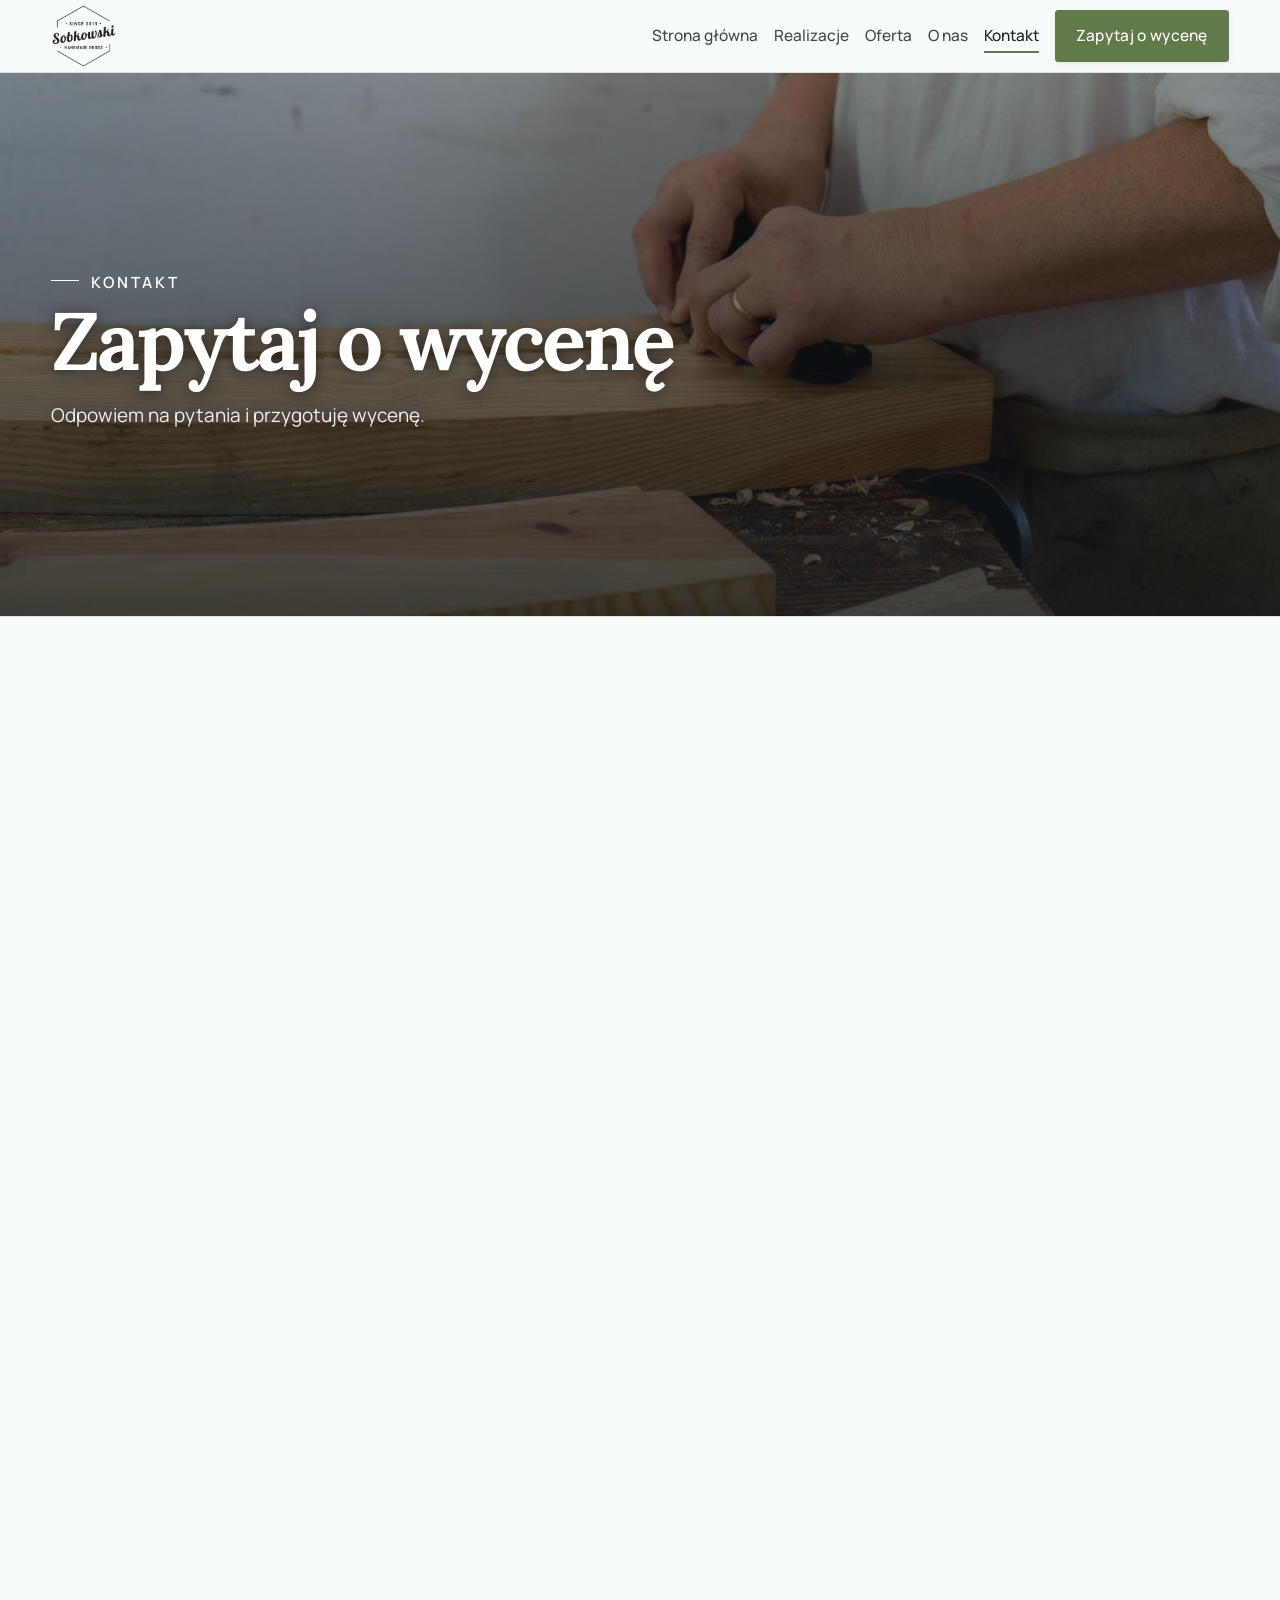
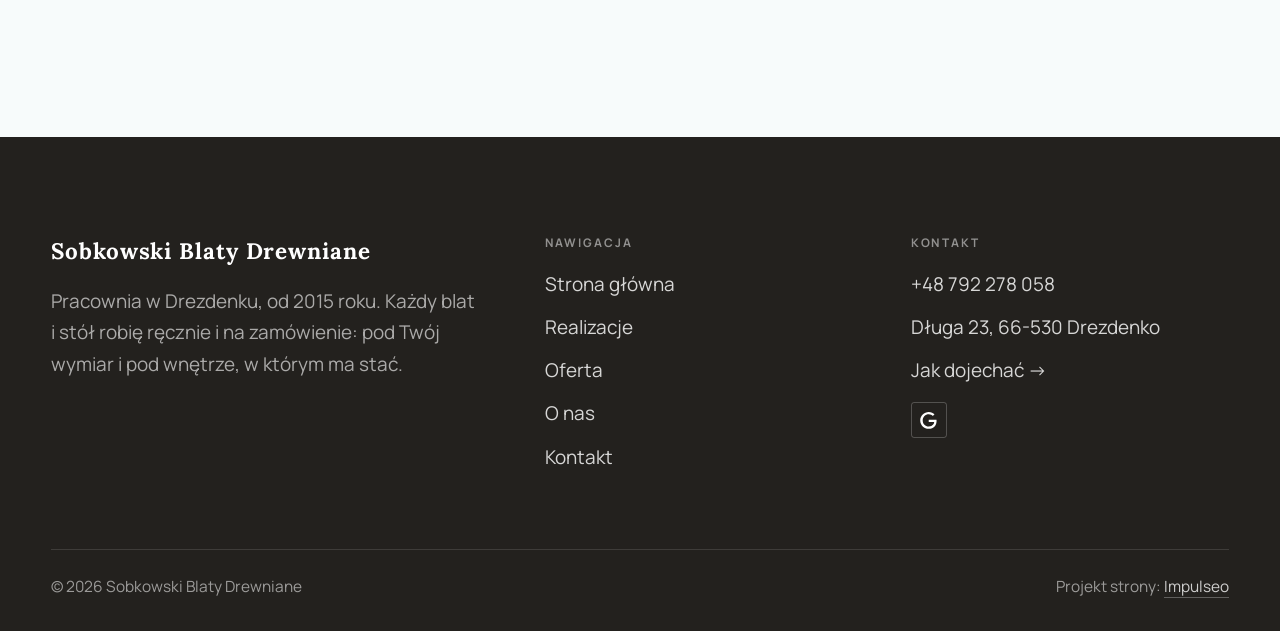
==== kontakt.html @ 822156a9 "Strona demo: blaty-drewniane Co-Authored-By: Claude Fable 5.2 <noreply@anthropic.com>" ====
<!DOCTYPE html>
<html lang="pl">
<head>
<meta charset="UTF-8">
<meta name="viewport" content="width=device-width, initial-scale=1.0">
<title>Kontakt - Sobkowski Blaty Drewniane</title>
<meta name="description" content="Kontakt Sobkowski Blaty Drewniane - Długa 23, 66-530 Drezdenko">
<link rel="canonical" href="https://impulseo-pl.github.io/blaty-drewniane/kontakt.html">
<meta name="robots" content="noindex, nofollow">
<meta property="og:type" content="website">
<meta property="og:locale" content="pl_PL">
<meta property="og:site_name" content="Sobkowski Blaty Drewniane">
<meta property="og:title" content="Kontakt - Sobkowski Blaty Drewniane">
<meta property="og:description" content="Kontakt Sobkowski Blaty Drewniane - Długa 23, 66-530 Drezdenko">
<meta property="og:url" content="https://impulseo-pl.github.io/blaty-drewniane/kontakt.html">
<meta property="og:image" content="https://impulseo-pl.github.io/blaty-drewniane/img/og.jpg">
<meta property="og:image:width" content="1200">
<meta property="og:image:height" content="630">
<meta name="twitter:card" content="summary_large_image">
<link rel="preconnect" href="https://fonts.googleapis.com">
<link rel="preconnect" href="https://fonts.gstatic.com" crossorigin>
<link href="https://fonts.googleapis.com/css2?family=Lora:wght@500;600;700&family=Manrope:wght@400;500;600&display=swap" rel="stylesheet">
<link rel="stylesheet" href="assets/styles.css?v=3c4fba2e">
</head>
<body>

<header class="nav">
  <div class="wrap nav-inner">
    <a class="brand brand-has-logo" href="index.html"><img class="brand-logo" src="img/logo.png" alt="Sobkowski Blaty Drewniane" width="391" height="381" decoding="async"></a>
    <nav class="nav-links">
      <a href="index.html">Strona główna</a>
      <a href="realizacje.html">Realizacje</a>
      <a href="oferta.html">Oferta</a>
      <a href="o-nas.html">O nas</a>
      <a href="kontakt.html" class="active" aria-current="page">Kontakt</a>
      <a href="kontakt.html" class="btn btn-accent">Zapytaj o wycenę</a>
    </nav>
    <button class="nav-toggle" aria-label="Menu"><span></span><span></span><span></span></button>
  </div>
</header>

<main>
<section class="pagehead">
  <img src="img/s6.jpg" alt="Sobkowski Blaty Drewniane - Zapytaj o wycenę">
  <div class="wrap">
    <span class="eyebrow">Kontakt</span>
    <h1>Zapytaj o wycenę</h1>
    <p>Odpowiem na pytania i przygotuję wycenę.</p>
  </div>
</section>
<section>
  <div class="wrap contact-grid">
    <div class="reveal">
      <span class="eyebrow">Dane kontaktowe</span>
      <h2 style="margin:var(--space-4) 0 var(--space-6)">Sobkowski Blaty Drewniane</h2>
      <div class="info-list">
        <div class="info-row"><div class="ic"><svg class="ico-tel" width="16" height="16" viewBox="0 0 24 24" fill="none" aria-hidden="true"><path d="M6.6 10.8a15.5 15.5 0 0 0 6.6 6.6l2.2-2.2a1 1 0 0 1 1-.24 11.4 11.4 0 0 0 3.6.58 1 1 0 0 1 1 1V20a1 1 0 0 1-1 1A17 17 0 0 1 3 4a1 1 0 0 1 1-1h3.5a1 1 0 0 1 1 1c0 1.25.2 2.46.58 3.6a1 1 0 0 1-.25 1l-2.23 2.2Z" fill="currentColor"/></svg></div><div><div class="lbl">Telefon</div><a class="val" href="tel:+48792278058">+48 792 278 058</a></div></div>
        <div class="info-row"><div class="ic"><svg class="ico-pin" width="16" height="16" viewBox="0 0 24 24" fill="none" aria-hidden="true"><path d="M12 21s7-6.1 7-11.5A7 7 0 0 0 5 9.5C5 14.9 12 21 12 21Z" stroke="currentColor" stroke-width="1.6" fill="none"/><circle cx="12" cy="9.5" r="2.4" fill="currentColor"/></svg></div><div><div class="lbl">Adres</div><div class="val">Długa 23, 66-530 Drezdenko</div></div></div>
        <div class="info-row"><div class="ic"><svg class="ico-clock" width="16" height="16" viewBox="0 0 24 24" fill="none" aria-hidden="true"><circle cx="12" cy="12" r="8.2" stroke="currentColor" stroke-width="1.6"/><path d="M12 7.5V12l3.2 1.9" stroke="currentColor" stroke-width="1.6" stroke-linecap="round"/></svg></div><div><div class="lbl">Godziny</div><div class="val" style="font-weight:500">Pon-pt 8:00-16:00</div></div></div>
      </div>
    </div>
    <div class="reveal">
      <div class="form">
        <h3 style="margin-bottom:var(--space-4)">Najszybciej telefonicznie</h3>
        <p class="muted" style="margin-bottom:var(--space-5)">Zadzwoń i opisz, co ma powstać. Powiem, co i jak. Bez zobowiązań.</p>
        <a href="tel:+48792278058" class="btn btn-accent" style="justify-content:center">Zadzwoń: +48 792 278 058 <span class="arr">→</span></a>
      </div>
    </div>
  </div>
</section>
<section style="padding-top:0">
  <div class="wrap reveal">
    <iframe class="map" title="Sobkowski Blaty Drewniane - Drezdenko" src="https://maps.google.com/maps?q=52.8552021%2C15.8428851&z=15&output=embed" loading="lazy" referrerpolicy="no-referrer-when-downgrade"></iframe>
  </div>
</section>
</main>

<footer>
  <div class="wrap">
    <div class="foot-grid">
      <div class="foot-brand">
        <div class="name">Sobkowski Blaty Drewniane</div>
        <p>Pracownia w Drezdenku, od 2015 roku. Każdy blat i stół robię ręcznie i na zamówienie: pod Twój wymiar i pod wnętrze, w którym ma stać.</p>
      </div>
      <div class="foot-col">
        <h4>Nawigacja</h4>
        <a href="index.html">Strona główna</a>
        <a href="realizacje.html">Realizacje</a>
        <a href="oferta.html">Oferta</a>
        <a href="o-nas.html">O nas</a>
        <a href="kontakt.html">Kontakt</a>
      </div>
      <div class="foot-col">
        <h4>Kontakt</h4>
        <a href="tel:+48792278058">+48 792 278 058</a>
        <p>Długa 23, 66-530 Drezdenko</p>
        <a href="https://maps.google.com/?cid=7619297079260685016&g_mp=Cidnb29nbGUubWFwcy5wbGFjZXMudjEuUGxhY2VzLlNlYXJjaFRleHQQAhgEIAA" target="_blank" rel="noopener">Jak dojechać →</a>
      <div class="foot-soc">
        <a class="soc" href="https://maps.google.com/?cid=7619297079260685016&g_mp=Cidnb29nbGUubWFwcy5wbGFjZXMudjEuUGxhY2VzLlNlYXJjaFRleHQQAhgEIAA" target="_blank" rel="noopener" aria-label="Google - Sobkowski Blaty Drewniane"><svg viewBox="0 0 24 24" aria-hidden="true" focusable="false"><path d="M12.48 10.92v3.28h7.84c-.24 1.84-.853 3.187-1.787 4.133-1.147 1.147-2.933 2.4-6.053 2.4-4.827 0-8.6-3.893-8.6-8.72s3.773-8.72 8.6-8.72c2.6 0 4.507 1.027 5.907 2.347l2.307-2.307C18.747 1.44 16.133 0 12.48 0 5.867 0 .307 5.387.307 12s5.56 12 12.173 12c3.573 0 6.267-1.173 8.373-3.36 2.16-2.16 2.84-5.213 2.84-7.667 0-.76-.053-1.467-.173-2.053H12.48z" fill="currentColor"/></svg></a>
      </div>
      </div>
    </div>
    <div class="foot-bot">
      <span>© 2026 Sobkowski Blaty Drewniane</span>
      <span>Projekt strony: <a class="foot-credit" href="https://impulseo.pl" target="_blank" rel="noopener">Impulseo</a></span>
    </div>
  </div>
</footer>
<div class="sticky-reserve"><a class="sr-book" href="kontakt.html">Zapytaj o wycenę</a><a class="sr-call" href="tel:+48792278058" aria-label="Zadzwoń"><svg class="ico-tel" width="16" height="16" viewBox="0 0 24 24" fill="none" aria-hidden="true"><path d="M6.6 10.8a15.5 15.5 0 0 0 6.6 6.6l2.2-2.2a1 1 0 0 1 1-.24 11.4 11.4 0 0 0 3.6.58 1 1 0 0 1 1 1V20a1 1 0 0 1-1 1A17 17 0 0 1 3 4a1 1 0 0 1 1-1h3.5a1 1 0 0 1 1 1c0 1.25.2 2.46.58 3.6a1 1 0 0 1-.25 1l-2.23 2.2Z" fill="currentColor"/></svg></a></div>
<div class="demo-wazne" data-do="2026-11-24" data-cykl="3" hidden><svg class="dw-ico" width="13" height="13" viewBox="0 0 24 24" fill="none" aria-hidden="true"><circle cx="12" cy="12" r="8.6" stroke="currentColor" stroke-width="1.8"/><path d="M12 7.2V12l3.3 2" stroke="currentColor" stroke-width="1.8" stroke-linecap="round"/></svg><span class="dw-txt"></span></div>

<script src="assets/main.js"></script>
</body>
</html>
---- assets/styles.css ----
/* ============================================================
   STOLBASZ — premium, architektoniczny B2B fit-out
   Jasna paleta, zero brązu. System wg premium-web-craft.
   Projekt strony: Impulseo (impulseo.pl)
   ============================================================ */

:root{
  /* PALETA — jasna, architektoniczna, chłodna */
  --paper:#F3F1EC;          /* główne tło */
  --paper-2:#E6E3DB;        /* sekcje alternatywne (chłodny jasny szary) */
  --paper-3:#E6E3DB;        /* delikatne wypełnienia */
  --ink:#23211E;            /* tekst główny — chłodny grafit */
  --ink-soft:#43403A;       /* nagłówki drugorzędne */
  --muted:#87837A;          /* tekst poboczny */
  --line:rgba(35,33,30,.12);/* hairline */
  --accent:#8A6B3C;         /* stonowany petrol-slate — jedyny akcent */
  --accent-d:#6E5430;
  --accent-soft:rgba(138,107,60,.10);
  --dark:#23211E;           /* sekcje ciemne (stopka/CTA) */

  /* HOVER ZDJĘĆ — JEDEN standard dla całego silnika (decyzja K. 04.08.2026, artefakt z wariantami).
     AKTUALNE (K.+Szymon 09.08.2026, wybór z artefaktu 6 wariantów): zoom 1.05 przy 1.4s -
     przy tak długim czasie mocniejszy kadr NIE skacze, tylko „oddycha". Poprzedni standard
     (1.02 / .55s z 04.08) odbierany jako dynamiczny i szybki.
     Spoczynek lekko przygaszony, ale TYLKO tam, gdzie jest mysz (@media hover:hover) —
     na telefonie zdjęcia zostają w pełnej jasności. */
  --img-zoom:1.05;                   /* K.+Szymon 09.08: wariant F z artefaktu porównawczego */
  --img-rest:brightness(.95) saturate(.99);
  --img-hot:brightness(1.06) saturate(1.05);
  --img-dur:1.4s;                    /* K.+Szymon 09.08 (wariant F): powoli = elegancko */
  --img-ease:cubic-bezier(.16,.84,.44,1);  /* miękki ogon, efekt „oddychania" */

  /* ODSTĘPY — skala 4/8 */
  --space-1:4px; --space-2:8px; --space-3:12px; --space-4:16px; --space-5:24px;
  --space-6:32px; --space-7:48px; --space-8:64px; --space-9:96px; --space-10:128px;

  /* TYPOGRAFIA — fluid clamp() (skala podbita 16.07.2026: większe, czytelniejsze litery — uwaga Adama) */
  --text-sm:clamp(.9rem,.87rem + .12vw,1rem);
  --text-base:clamp(1.08rem,1.04rem + .18vw,1.2rem);
  --text-lg:clamp(1.24rem,1.15rem + .34vw,1.44rem);
  --text-h3:clamp(1.34rem,1.22rem + .55vw,1.66rem);
  --text-h2:clamp(2.1rem,1.66rem + 2.1vw,3.1rem);
  --text-h1:clamp(2.9rem,2.1rem + 4vw,5.1rem);

  /* PROMIENIE — architektoniczne, raczej ostre */
  --r-sm:3px; --r-md:6px; --r-lg:10px;

  /* RUCH */
  --ease:cubic-bezier(.25,.46,.45,.94); --dur:.24s;

  /* CIENIE — miękkie, warstwowe */
  --sh-sm:0 1px 2px rgba(16,24,32,.04), 0 2px 8px rgba(16,24,32,.05);
  --sh-md:0 2px 6px rgba(16,24,32,.05), 0 12px 28px -8px rgba(16,24,32,.12);
  --sh-lg:0 6px 14px rgba(16,24,32,.07), 0 26px 56px -18px rgba(16,24,32,.22);

  --hairline:1px solid var(--line);

  --font-display:'Lora',serif;
  --font-body:'Manrope',sans-serif;
}

*{box-sizing:border-box;margin:0;padding:0}
html{scroll-behavior:smooth}
body{
  font-family:var(--font-body);
  font-size:var(--text-base);
  line-height:1.65;
  color:var(--ink);
  background:var(--paper);
  -webkit-font-smoothing:antialiased;
  text-rendering:optimizeLegibility;
}
img{max-width:100%;height:auto;display:block}  /* height:auto = width/height z atrybutów trzyma proporcje (TOP#12) */
a{color:inherit;text-decoration:none}

.wrap{width:min(92%,1180px);margin-inline:auto}
section{padding-block:clamp(52px,6.5vw,96px)}

h1,h2,h3{font-family:var(--font-display);font-weight:700;line-height:1.08;letter-spacing:-.02em;color:var(--ink)}
h1{font-size:var(--text-h1);letter-spacing:-.035em}
h2{font-size:var(--text-h2);letter-spacing:-.025em}
h3{font-size:var(--text-h3)}
/* MIARA — długość wiersza. WCAG 2.2 SC 1.4.8: max 80 znaków; Butterick: 45–90.
   68ch daje realnie 72–78 znaków polskiego tekstu, czyli z zapasem pod granicą.
   Wcześniej limit miał TYLKO <p> — <li>, <blockquote> i <dd> nie miały żadnego,
   i to jedyny powód, dla którego 23 bloki na dwóch oddanych stronach jadą po
   83–106 znaków w wierszu (pomiar 07.08.2026, bramka `miara`).
   ⚠️ Listy i definicje ograniczamy TYLKO bez klasy: `ul`/`ol` z klasą to u nas
   układ (siatki kafli, menu), a nie tekst ciągły — tam miarę wyznacza układ. */
/* 60ch, nie 68ch (K. 10.08): po zmianie fontów na węższe kroje (DM Sans i spółka)
   w 68ch mieściło się ~90 znaków - bramka pikselowa słusznie zgłaszała przekroczenie
   granicy 80. Pomiar na żywej przeglądarce: 60ch = 90 znaków, 53ch = ~78 znaków, czyli normę WCAG 1.4.8. */
:root{ --miara:53ch }
p{max-width:min(100%,var(--miara))}
blockquote,
ul:not([class])>li, ol:not([class])>li,
dl:not([class])>dd{max-width:min(100%,var(--miara))}

/* ⚠️ Świadomie BEZ wyjątku `.tile p,.card p,.svc p{max-width:none}`, choć nasuwa się sam:
   te akapity BYŁY już ograniczone (stare `p{max-width:65ch}`), więc „wyjątek" nie odblokowałby
   niczego nowego — tylko ROZLUŹNIŁ stan sprzed zmiany na wszystkich demach naraz.
   `figcaption` żadna z reguł wyżej nie dotyczy, więc też nie potrzebuje zwolnienia. */

/* ŁAMANIE. `balance` wyrównuje długości wierszy w nagłówku, `pretty` pilnuje ostatniego
   wiersza akapitu, żeby nie został w nim jeden wyraz. Obsługiwane od Chrome 117 /
   Safari 17.5; starsze przeglądarki po prostu ignorują tę własność.
   `text-wrap:pretty` nie występowało dotąd ANI RAZ w silniku ani w repo klientów. */
h1,h2,h3,.lead,.lede{text-wrap:balance}
p,li,blockquote,dd{text-wrap:pretty}

.eyebrow{
  font-family:var(--font-body);
  font-size:var(--text-sm);
  font-weight:600;
  letter-spacing:.18em;
  text-transform:uppercase;
  color:var(--accent);
  display:inline-flex;align-items:center;gap:var(--space-3);
}
/* flex:none + margin-top = kreska trzyma się PIERWSZEJ linii. Wcześniej align-items:center
   centrowało ją względem całego bloku i przy zawinięciu (długi kicker typu
   „…WNĘTRZ · LESZNO · OD 2019") druga linia lądowała z brzydkim wcięciem. */
.eyebrow{align-items:flex-start}
.eyebrow>*,.eyebrow{text-wrap:balance}   /* dlugi kicker lamal sie na sierote typu samo „2019" w drugiej linii */
.eyebrow::before{content:"";width:28px;height:1px;background:var(--accent);display:inline-block;flex:none;margin-top:.62em}

.muted{color:var(--muted)}
.lead{font-size:var(--text-lg);line-height:1.55;color:var(--ink-soft);max-width:50ch}

/* ---------- BUTTONS ---------- */
.btn{
  display:inline-flex;align-items:center;gap:var(--space-2);
  font-weight:600;font-size:var(--text-sm);letter-spacing:.02em;
  padding:var(--space-4) var(--space-6);
  border-radius:var(--r-sm);
  transition:transform var(--dur) var(--ease),box-shadow var(--dur) var(--ease),background var(--dur) var(--ease);
  cursor:pointer;border:1px solid transparent;
}
.btn-accent{background:var(--accent);color:#fff;box-shadow:var(--sh-sm)}
.btn-accent:hover{background:var(--accent-d);transform:translateY(-2px);box-shadow:var(--sh-md)}
.btn-accent:active{transform:translateY(0);box-shadow:var(--sh-sm)}
.btn-ghost{background:transparent;color:var(--ink);border-color:var(--line)}
.btn-ghost:hover{border-color:var(--accent);color:var(--accent);transform:translateY(-2px)}
.btn-light{background:#fff;color:var(--ink);box-shadow:var(--sh-sm)}
.btn-light:hover{transform:translateY(-2px);box-shadow:var(--sh-md)}
.btn .arr{transition:transform var(--dur) var(--ease)}
.btn:hover .arr{transform:translateX(4px)}

/* ---------- NAV ---------- */
.nav{
  position:sticky;top:0;z-index:50;
  background:color-mix(in srgb,var(--paper) 88%,transparent);
  backdrop-filter:saturate(140%) blur(10px);
  border-bottom:var(--hairline);
}
.nav-inner{display:flex;align-items:center;justify-content:space-between;gap:var(--space-5);height:72px}
/* ANTY-NACHODZENIE (K. 05.08.2026): długa nazwa firmy + przycisk z pełnym numerem nie mieściły się w pasku
   i flex ściskał linki PONIŻEJ ich treści - "Kontakt" wchodził na ramkę "Zadzwoń +48 ...". Teraz ustępuje
   nazwa marki (skrót wielokropkiem), a menu i przycisk nigdy się nie kurczą ani nie zachodzą na siebie. */
.brand{display:flex;flex-direction:column;line-height:1;min-width:0;flex:0 1 auto}
.brand .name{font-family:var(--font-display);font-weight:800;font-size:1.35rem;letter-spacing:.04em;white-space:nowrap;overflow:hidden;text-overflow:ellipsis}
.brand .sub{font-size:.62rem;letter-spacing:.34em;text-transform:uppercase;color:var(--muted);margin-top:5px;white-space:nowrap;overflow:hidden;text-overflow:ellipsis}
.nav-links{display:flex;align-items:center;gap:var(--space-6);flex:0 0 auto}
.nav-links a{font-size:var(--text-sm);font-weight:500;color:var(--ink-soft);position:relative;padding-block:4px;white-space:nowrap;transition:color var(--dur) var(--ease)}
.nav-links a::after{content:"";position:absolute;left:0;bottom:0;width:0;height:1.5px;background:var(--accent);transition:width var(--dur) var(--ease)}
.nav-links a:hover,.nav-links a.active{color:var(--ink)}
.nav-links a:hover::after,.nav-links a.active::after{width:100%}
.nav-links .btn{padding:var(--space-2) var(--space-5)}
/* przyciski w nav: właściwy kolor (przebij .nav-links a) + bez podkreślenia */
.nav-links a.btn-accent{color:#fff}
.nav-links a.btn-ghost,.nav-links a.btn-light{color:var(--ink)}
/* CTA w pasku: NIE podkreślenie spod linków menu, ale ten sam przelatujący błysk,
   co na wszystkich innych przyciskach (zgłoszenie K. 13.08.2026 - „na hero jest efekt
   światła przechodzącego przez przycisk, na navbarze go nie ma, a mają być identyczne").
   Reguła `.nav-links a::after` jest silniejsza od `.btn::after`, więc trzeba jej
   geometrię wyzerować i wpisać połysk z nazwy - samo `display:none` gasiło efekt. */
.nav-links a.btn::after{
  display:block;content:"";position:absolute;inset:0;z-index:-1;pointer-events:none;
  width:auto;height:auto;border-radius:inherit;   /* kasuje geometrię podkreślenia (width:0;height:1.5px) */
  background:linear-gradient(100deg,transparent 32%,rgba(255,255,255,.20) 50%,transparent 68%);
  translate:-120% 0}
@media (prefers-reduced-motion:no-preference){
  .nav-links a.btn:hover::after{translate:120% 0;transition:translate .75s var(--mt-ease,cubic-bezier(.16,.84,.44,1))}
}
.nav-toggle{display:none;background:none;border:none;cursor:pointer;flex-direction:column;gap:5px;padding:8px}
.nav-toggle span{width:24px;height:2px;background:var(--ink);transition:var(--dur)}
/* Ciasny zakres MIĘDZY menu mobilnym a pełnym pulpitem: zbijamy odstępy i nazwę marki,
   żeby wszystko zmieściło się naturalnie, zanim w ogóle dojdzie do skracania wielokropkiem. */
@media(max-width:1280px) and (min-width:921px){
  .nav-links{gap:var(--space-4)}
  .nav-links .btn{padding:var(--space-2) var(--space-4)}
  .brand .name{font-size:1.15rem}
}

/* ---------- HERO (split) ---------- */
.hero{position:relative;overflow:hidden;border-bottom:var(--hairline)}
.hero-grid{display:grid;grid-template-columns:1.05fr .95fr;gap:clamp(24px,4vw,60px);align-items:center;
  padding-block:clamp(36px,4.5vw,64px)}
.hero-copy .eyebrow{margin-bottom:var(--space-5)}
.hero-copy h1{margin-bottom:var(--space-5)}
.hero-copy .lead{margin-bottom:var(--space-7)}
.hero-actions{display:flex;flex-wrap:wrap;gap:var(--space-4)}
.hero-art{position:relative;aspect-ratio:4/3;border-radius:var(--r-lg);overflow:hidden;box-shadow:var(--sh-lg)}
.hero-art img{width:100%;height:100%;object-fit:cover}
.hero-art::after{content:"";position:absolute;inset:0;background:linear-gradient(180deg,transparent 55%,rgba(18,24,28,.28))}
.hero-badge{position:absolute;left:var(--space-5);bottom:var(--space-5);z-index:2;
  background:rgba(252,252,251,.94);backdrop-filter:blur(4px);
  border-radius:var(--r-md);padding:var(--space-4) var(--space-5);box-shadow:var(--sh-md);max-width:78%}
.hero-badge strong{display:block;font-family:var(--font-display);font-size:1rem;letter-spacing:-.01em}
.hero-badge span{font-size:var(--text-sm);color:var(--muted)}

/* ---------- HERO duży / kinowy (strona główna) ---------- */
.hero-cine{position:relative;min-height:clamp(560px,82vh,840px);min-height:clamp(560px,82svh,840px);display:flex;align-items:center;overflow:hidden;border-bottom:var(--hairline)}
.hero-cine>img{position:absolute;inset:0;width:100%;height:100%;object-fit:cover;z-index:0}
.hero-cine::after{content:"";position:absolute;inset:0;z-index:1;
  background:linear-gradient(95deg,rgba(13,18,23,.86) 0%,rgba(13,18,23,.64) 32%,rgba(13,18,23,.24) 62%,rgba(13,18,23,.04) 100%)}
.hero-cine .wrap{position:relative;z-index:2;padding-block:var(--space-8)}
.hero-cine .hero-copy{max-width:660px}
.hero-cine .eyebrow{color:#fff;margin-bottom:var(--space-5)}
.hero-cine .eyebrow::before{background:#fff}
.hero-cine h1{color:#fff;margin-bottom:var(--space-5);font-size:clamp(2.9rem,2rem + 4.4vw,5.2rem);text-wrap:balance}
.hero-cine .lead{color:rgba(255,255,255,.92);max-width:48ch;margin-bottom:var(--space-7)}
.hero-cine .hero-actions{display:flex;flex-wrap:wrap;gap:var(--space-4)}
/* NISKIE OKNO (laptop z dokiem i paskami przeglądarki ma ~700-780 px wysokości widoku):
   H1 do 5.2rem + długi lead nie mieściły się i przyciski wypadały POD krawędź ekranu -
   klient widział stronę bez ani jednego CTA. Skalujemy w dół, zamiast przycinać treść. */
@media(min-width:821px) and (max-height:820px){
  .hero-cine{min-height:clamp(520px,94svh,780px)}
  .hero-cine .wrap{padding-block:var(--space-6)}
  .hero-cine h1{font-size:clamp(2.2rem,1.5rem + 2.6vw,3.6rem);margin-bottom:var(--space-4)}
  .hero-cine .eyebrow{margin-bottom:var(--space-4)}
  .hero-cine .lead{margin-bottom:var(--space-5);max-width:44ch}
}
@media(max-width:680px){
  .hero-cine{min-height:clamp(520px,76vh,640px);min-height:clamp(520px,76svh,640px);align-items:flex-end}
  .hero-cine::after{background:linear-gradient(0deg,rgba(13,18,23,.9) 6%,rgba(13,18,23,.45) 55%,rgba(13,18,23,.25) 100%)}
  .hero-cine .wrap{padding-bottom:var(--space-9)}
  /* TELEFON (~90% oglądających): lead potrafił zająć 8 linii i zepchnąć CTA poza pierwszy ekran.
     Zwężamy interlinię i skalę - treści nie ucinamy, bo to ona sprzedaje. */
  .hero-cine .lead{font-size:.98rem;line-height:1.5;margin-bottom:var(--space-5)}
  .hero-cine .eyebrow{font-size:.72rem;letter-spacing:.13em;margin-bottom:var(--space-4)}
  .hero-cine .eyebrow::before{width:20px}
  .hero-cine h1{margin-bottom:var(--space-4)}
}

/* full-bleed hero variant (podstrony) */
.pagehead{position:relative;min-height:46vh;min-height:46svh;display:flex;align-items:flex-end;overflow:hidden;border-bottom:var(--hairline)}
.pagehead img{position:absolute;inset:0;width:100%;height:100%;object-fit:cover}
/* 10.08.2026 (decyzja K.): mocniejsze przyciemnienie + cień pod tekstem. Bramka mierzyła na
   nagłówkach podstron 3,38-3,43:1 przy wymaganych 4,5 — jasne zdjęcie (hala, śnieg, niebo)
   podchodziło pod biały tekst. Zdjęcia klientów są różne, więc kontrast musi dawać WARSTWA,
   a nie szczęśliwy dobór kadru. */
.pagehead::after{content:"";position:absolute;inset:0;background:linear-gradient(180deg,rgba(18,24,28,.40),rgba(18,24,28,.76))}
.pagehead .wrap{position:relative;z-index:2;padding-block:var(--space-9);color:#fff}
.pagehead h1{color:#fff;max-width:18ch;text-shadow:0 2px 16px rgba(0,0,0,.55)}
.pagehead .eyebrow{color:#fff}
.pagehead .eyebrow::before{background:#fff}
.pagehead p{color:rgba(255,255,255,.92);margin-top:var(--space-4);max-width:54ch;text-shadow:0 1px 12px rgba(0,0,0,.5)}

/* ---------- STRIP (pasek skrótów / liczby) ---------- */
.strip{background:var(--dark);color:#fff}
/* PASEK HASEŁ — standard 04.08.2026 (decyzja K.): 5 haseł w JEDNYM rzędzie, tekst WYŚRODKOWANY,
   węższe marginesy boczne niż reszta strony (pasek ma iść szerzej), równe wysokości kolumn. */
.strip .wrap{width:min(96%,1440px);display:grid;grid-template-columns:repeat(5,1fr);
  gap:var(--space-5);padding-block:var(--space-7);align-items:stretch}
.strip .item .k{font-family:var(--font-display);font-size:clamp(1.05rem,.82rem + .85vw,1.55rem);
  font-weight:800;letter-spacing:-.02em;color:#fff;line-height:1.18;text-wrap:balance}
.strip .item .v{font-size:var(--text-sm);color:rgba(255,255,255,.66);margin-top:var(--space-2);line-height:1.4}
.strip .item{border-left:2px solid var(--accent);padding-inline:var(--space-4);
  text-align:center;display:flex;flex-direction:column;justify-content:center}
/* liczba kolumn = liczba haseł, żeby ostatnie nie zostawało samo w drugim rzędzie.
   Klasę n-N nadaje multipage.py; domyślnie (bez klasy) pasek jest 5-kolumnowy. */
.strip.n-2 .wrap{grid-template-columns:repeat(2,1fr)}
.strip.n-3 .wrap{grid-template-columns:repeat(3,1fr)}
.strip.n-4 .wrap{grid-template-columns:repeat(4,1fr);gap:var(--space-6)}
.strip.n-4 .item .k{font-size:clamp(1.3rem,1rem + 1.1vw,2rem)}
.strip.n-6 .wrap{grid-template-columns:repeat(6,1fr);gap:var(--space-4)}
.strip.n-6 .item .k{font-size:clamp(.98rem,.8rem + .7vw,1.35rem)}
/* równe łamanie: zamiast "długa linia + jedno słowo" obie linie zbliżonej długości */
.strip .item .k{text-wrap:balance}

/* ---------- SECTION HEAD ---------- */
.head{max-width:48rem;margin-bottom:var(--space-8)}
.head.center{margin-inline:auto;text-align:center}
.head .eyebrow{margin-bottom:var(--space-4)}
.head h2{margin-bottom:var(--space-4)}
.head p{color:var(--muted);font-size:var(--text-lg);line-height:1.55}
.head.center p{margin-inline:auto}

/* ---------- INTRO SPLIT ---------- */
.split{display:grid;grid-template-columns:.92fr 1.08fr;gap:clamp(28px,5vw,80px);align-items:center}
.split.rev{grid-template-columns:1.08fr .92fr}
.split.rev .split-art{order:-1}
.split-art{position:relative;aspect-ratio:5/4;border-radius:var(--r-lg);overflow:hidden;box-shadow:var(--sh-lg)}
.split-art img{width:100%;height:100%;object-fit:cover}
.split-copy h2{margin-bottom:var(--space-5)}
.split-copy p+p{margin-top:var(--space-4)}
.split-copy .btn{margin-top:var(--space-6)}

/* ---------- SERVICES (zakres) ---------- */
.svc-grid{display:grid;grid-template-columns:repeat(auto-fit,minmax(280px,1fr));gap:var(--space-5)}
.svc{background:#fff;border:var(--hairline);border-radius:var(--r-md);padding:var(--space-7) var(--space-6);
  transition:transform var(--dur) var(--ease),box-shadow var(--dur) var(--ease),border-color var(--dur) var(--ease);
  position:relative;overflow:hidden}
.svc::before{content:"";position:absolute;left:0;top:0;width:3px;height:0;background:var(--accent);transition:height var(--dur) var(--ease)}
.svc:hover{transform:translateY(-4px);box-shadow:var(--sh-md);border-color:transparent}
.svc:hover::before{height:100%}
.svc .ic{font-family:var(--font-display);font-size:.8rem;font-weight:700;letter-spacing:.12em;color:var(--accent);margin-bottom:var(--space-4)}
.svc h3{margin-bottom:var(--space-3);font-size:1.22rem}
.svc p{color:var(--muted);font-size:var(--text-base);line-height:1.6}

/* big detailed service rows */
.svc-row{display:grid;grid-template-columns:.8fr 1.2fr;gap:clamp(20px,4vw,60px);align-items:center;padding-block:var(--space-8)}
.svc-row+.svc-row{border-top:var(--hairline)}
.svc-row.rev{grid-template-columns:1.2fr .8fr}
/* Naprzemienny układ wierszy oferty: co drugi wiersz ma zdjęcie po PRAWEJ.
   Było `order:-1` — martwy kod, bo zdjęcie i tak jest pierwszym dzieckiem w HTML,
   więc wszystkie wiersze wyglądały identycznie (zdjęcie zawsze z lewej), a `rev`
   zmieniało tylko szerokość kolumn. Znalezione 29.07.2026 przy różnicowaniu kierunków
   animacji (pomiar pozycji: art.mid 390/502 przy row.mid 756 — zawsze lewa strona). */
.svc-row.rev .svc-row-art{order:2}
.svc-row-art{aspect-ratio:4/3;border-radius:var(--r-md);overflow:hidden;box-shadow:var(--sh-md)}
.svc-row-art img{width:100%;height:100%;object-fit:cover}
.svc-row h3{font-size:1.5rem;margin-bottom:var(--space-4)}
.svc-row .num{font-family:var(--font-display);font-size:.85rem;font-weight:700;letter-spacing:.14em;color:var(--accent);display:block;margin-bottom:var(--space-3)}
.svc-row ul{list-style:none;margin-top:var(--space-4);display:flex;flex-direction:column;gap:var(--space-2)}
.svc-row li{position:relative;padding-left:var(--space-5);color:var(--muted);font-size:var(--text-base)}
.svc-row li::before{content:"";position:absolute;left:0;top:.62em;width:8px;height:1px;background:var(--accent)}

/* ---------- GALLERY (realizacje) ---------- */
.gallery{display:grid;grid-template-columns:repeat(12,1fr);gap:var(--space-4);grid-auto-rows:200px}
/* GALERIA MASONRY — pionowe zdjęcia (portrety beauty/wellness) bez przycinania: kolumny, height auto */
.gallery-masonry{column-count:3;column-gap:var(--space-4)}
@media(max-width:900px){.gallery-masonry{column-count:2}}
@media(max-width:560px){.gallery-masonry{column-count:1}}
.gallery-masonry .m-tile{break-inside:avoid;margin:0 0 var(--space-4);padding:0;position:relative;overflow:hidden;border-radius:var(--r-md);border:1px solid var(--line)}
.gallery-masonry .m-tile img{width:100%;height:auto;display:block}
.gallery-masonry .m-tile .cap{position:absolute;left:0;right:0;bottom:0;padding:var(--space-4);color:#fff;background:linear-gradient(0deg,rgba(0,0,0,.55),transparent);font-size:var(--text-sm)}
.gallery-masonry .m-tile .cap small{display:block;font-weight:400;opacity:.78;letter-spacing:.04em;text-transform:uppercase;font-size:.66rem;margin-top:3px}
.tile{position:relative;overflow:hidden;border-radius:var(--r-md);box-shadow:var(--sh-sm);
  transition:transform var(--dur) var(--ease),box-shadow var(--dur) var(--ease)}
.tile img{width:100%;height:100%;object-fit:cover;
  transition:transform var(--img-dur) var(--img-ease),filter var(--img-dur) var(--img-ease)}
.tile:hover{box-shadow:var(--sh-md)}
.tile .cap{position:absolute;left:0;right:0;bottom:0;padding:var(--space-5) var(--space-4) var(--space-4);
  /* mocniejszy spad + cien pod tekstem: na JASNYCH zdjeciach klienta (biale fronty, sciany)
     slaby gradient dawal kontrast ~1.5:1 zamiast wymaganych 3.6:1 (bramka wygladu, 10.08.2026) */
  background:linear-gradient(transparent 10%,rgba(18,24,28,.55) 40%,rgba(18,24,28,.88) 68%,rgba(18,24,28,.99));color:#fff;
  text-shadow:0 1px 2px rgba(0,0,0,.85),0 2px 10px rgba(0,0,0,.55);
  font-size:var(--text-sm);font-weight:600;letter-spacing:.01em;
  opacity:0;transform:translateY(8px);transition:var(--dur) var(--ease)}
.tile:hover .cap{opacity:1;transform:translateY(0)}
.tile .cap small{display:block;font-weight:400;opacity:.78;letter-spacing:.04em;text-transform:uppercase;font-size:.66rem;margin-top:3px}
/* bento spans */
.t-wide{grid-column:span 6}
.t-tall{grid-column:span 6;grid-row:span 2}
.t-std{grid-column:span 6}
.t-third{grid-column:span 4}
.t-two3{grid-column:span 8}

/* ---------- TRUST / WIARYGODNOŚĆ ---------- */
.trust{background:var(--paper-2)}
.trust-grid{display:grid;grid-template-columns:repeat(auto-fit,minmax(240px,1fr));gap:var(--space-5);margin-top:var(--space-7)}
.trust-card{background:#fff;border-radius:var(--r-md);padding:var(--space-7) var(--space-6);box-shadow:var(--sh-sm);border-top:3px solid var(--accent)}
.trust-card .big{font-family:var(--font-display);font-size:clamp(1.8rem,1.3rem + 1.6vw,2.6rem);font-weight:800;letter-spacing:-.02em;color:var(--ink);line-height:1}
.trust-card h3{font-size:1.12rem;margin:var(--space-3) 0 var(--space-2)}
.trust-card p{color:var(--muted);font-size:var(--text-base);line-height:1.55}

/* ---------- CTA band ---------- */
.cta{background:var(--dark);color:#fff;position:relative;overflow:hidden}
/* telefon w CTA: na ciemnym tle biały (domyślnie), rodziny z JASNYM tłem CTA
   nadpisują to u siebie - wcześniej kolor siedział w stylu inline i wygrywał z rodziną. */
.cta .btn-ghost-cta{color:#fff;border-color:rgba(255,255,255,.3)}
.cta .wrap{display:grid;grid-template-columns:1.4fr .6fr;gap:var(--space-7);align-items:center;position:relative;z-index:2}
.cta h2{color:#fff;max-width:20ch}
.cta p{color:rgba(255,255,255,.74);margin-top:var(--space-4)}
.cta-actions{display:flex;flex-direction:column;gap:var(--space-3);align-items:flex-start}
.cta::before{content:"";position:absolute;right:-80px;top:-80px;width:360px;height:360px;border-radius:50%;
  background:radial-gradient(circle,var(--accent-soft),transparent 70%)}

/* ---------- CONTACT ---------- */
.contact-grid{display:grid;grid-template-columns:.85fr 1.15fr;gap:clamp(28px,4vw,56px);align-items:start}
.info-list{display:flex;flex-direction:column;gap:var(--space-2)}
.info-row{display:flex;gap:var(--space-4);align-items:flex-start;padding-block:var(--space-4);border-bottom:var(--hairline)}
.info-row .ic{flex:none;width:42px;height:42px;display:grid;place-items:center;border-radius:50%;
  background:var(--accent-soft);color:var(--accent);font-size:1.05rem}
.info-row .lbl{font-size:.72rem;letter-spacing:.14em;text-transform:uppercase;color:var(--muted)}
.info-row .val{font-weight:600;font-size:var(--text-base);margin-top:2px}
.info-row a.val:hover{color:var(--accent)}
.map{border:none;border-radius:var(--r-lg);box-shadow:var(--sh-md);width:100%;height:100%;min-height:380px;filter:grayscale(.2) contrast(1.02)}
.form{background:#fff;border:var(--hairline);border-radius:var(--r-lg);padding:clamp(24px,3vw,40px);box-shadow:var(--sh-sm)}
.form .fld{margin-bottom:var(--space-5)}
.form label{display:block;font-size:var(--text-sm);font-weight:600;margin-bottom:var(--space-2)}
.form input,.form textarea{width:100%;font-family:inherit;font-size:var(--text-base);color:var(--ink);
  padding:var(--space-4);border:var(--hairline);border-radius:var(--r-sm);background:var(--paper);transition:border-color var(--dur)}
.form input:focus,.form textarea:focus{outline:none;border-color:var(--accent);background:#fff}
.form textarea{resize:vertical;min-height:120px}
.form .note{font-size:var(--text-sm);color:var(--muted);margin-top:var(--space-3)}

/* ---------- FOOTER ---------- */
footer{background:var(--dark);color:#fff;padding-block:var(--space-9) var(--space-6)}
.foot-grid{display:grid;grid-template-columns:1.4fr 1fr 1fr;gap:var(--space-7);margin-bottom:var(--space-8)}
.foot-brand .name{font-family:var(--font-display);font-weight:800;font-size:1.4rem;letter-spacing:.04em}
.foot-brand p{color:rgba(255,255,255,.62);margin-top:var(--space-4);font-size:var(--text-base);max-width:38ch}
.foot-col h4{font-size:.74rem;letter-spacing:.16em;text-transform:uppercase;color:rgba(255,255,255,.5);margin-bottom:var(--space-4)}
.foot-col a,.foot-col p{display:block;color:rgba(255,255,255,.82);font-size:var(--text-base);margin-bottom:var(--space-3)}
.foot-col a:hover{color:#fff}
.foot-bot{border-top:1px solid rgba(255,255,255,.12);padding-top:var(--space-5);display:flex;justify-content:space-between;flex-wrap:wrap;gap:var(--space-3);
  font-size:var(--text-sm);color:rgba(255,255,255,.55)}
.foot-bot a:hover{color:#fff}
/* Podpis w stopce = klikalny link do impulseo.pl (31.07.2026). Ma być WIDOCZNIE klikalny,
   ale nie krzyczeć - stąd sam kolor jaśniejszy + delikatne podkreślenie na najeździe. */
.foot-bot a.foot-credit{color:rgba(255,255,255,.78);text-decoration:none;border-bottom:1px solid rgba(255,255,255,.28)}
.foot-bot a.foot-credit:hover{color:#fff;border-bottom-color:#fff}

/* ---------- REVEAL ---------- */
.reveal{opacity:0;transform:translateY(22px);transition:opacity .6s var(--ease),transform .6s var(--ease)}
.reveal.in{opacity:1;transform:none}

/* ---------- RESPONSIVE ---------- */
@media(max-width:920px){
  .hero-grid,.split,.split.rev,.svc-row,.svc-row.rev,.cta .wrap,.contact-grid,.foot-grid{grid-template-columns:1fr}
  .split.rev .split-art,.svc-row.rev .svc-row-art{order:0}
  .hero-art{aspect-ratio:16/10;max-height:420px}
  .strip .wrap,.strip.n-2 .wrap,.strip.n-3 .wrap,.strip.n-4 .wrap,.strip.n-6 .wrap{grid-template-columns:repeat(2,1fr);gap:var(--space-6)}
  .strip .item .k,.strip.n-6 .item .k{font-size:clamp(1.3rem,1.1rem + 1vw,2rem)}
  .gallery{grid-auto-rows:180px}
  .t-wide,.t-tall,.t-std,.t-third,.t-two3{grid-column:span 6}
  .t-tall{grid-row:span 1}
  .cta-actions{flex-direction:row;flex-wrap:wrap}
  .foot-grid{gap:var(--space-6)}
}
@media(max-width:680px){
  .nav-links{position:fixed;inset:72px 0 auto 0;background:var(--paper);flex-direction:column;align-items:stretch;
    gap:0;padding:var(--space-4) 6%;border-bottom:var(--hairline);box-shadow:var(--sh-md);
    transform:translateY(-120%);transition:transform var(--dur) var(--ease)}
  .nav-links.open{transform:translateY(0)}
  .nav-links a{padding-block:var(--space-4);border-bottom:var(--hairline)}
  .nav-links .btn{margin-top:var(--space-3);justify-content:center}
  .nav-toggle{display:flex}
  .strip .wrap,.strip.n-2 .wrap,.strip.n-3 .wrap,.strip.n-4 .wrap,.strip.n-6 .wrap{grid-template-columns:1fr}
  .gallery{grid-template-columns:repeat(6,1fr)}
  .foot-grid{grid-template-columns:1fr}
}
@media(prefers-reduced-motion:reduce){
  /* audyt 09.08 TOP#14: samo skrócenie duration przy animacji INFINITE = stroboskop
     (pętla .01ms miga ekranem); iteration-count:1 gasi pętlę naprawdę. Pseudoelementy
     też - tła hero (gastro/studio) animują ::before/img, blanket na * ich nie łapał. */
  *,*::before,*::after{animation-duration:.01ms!important;animation-iteration-count:1!important;animation-delay:0s!important;transition:none!important}
  .reveal{opacity:1!important;transform:none!important}
  html{scroll-behavior:auto}
}

/* ============================================================
   PREMIUM LAYER — destylat deep-researchu branż (anty-AI, spokój).
   Zmienne STOLBASZ (--accent/--ink/--paper/--line/--dark). Ruch ledwo
   zauważalny, krzywa cubic-bezier(.16,.84,.44,1); prefers-reduced-motion
   pokryte blanketem wyżej. Karty hairline zamiast cieni = #1 sygnał „nie-AI".
   ============================================================ */

/* więcej oddechu między sekcjami (liderzy: 110-130px) */
section{padding-block:clamp(64px,8vw,128px)}

/* 1) Aksamitny reveal — dłuższa, miękka krzywa zamiast „skoku" */
.reveal{transition:opacity .9s cubic-bezier(.16,.84,.44,1),transform .9s cubic-bezier(.16,.84,.44,1);will-change:opacity,transform}
/* stagger TYLKO w galerii (tam pozycja = porządek dzieci) */
.gallery .reveal:nth-child(2){transition-delay:.07s}
.gallery .reveal:nth-child(3){transition-delay:.14s}
.gallery .reveal:nth-child(4){transition-delay:.21s}
.gallery .reveal:nth-child(5){transition-delay:.28s}
.gallery .reveal:nth-child(6){transition-delay:.35s}

/* 2) Hero STATYCZNY na .hero-cine — Ken Burns CAŁKIEM WYŁĄCZONY 26.06 (3. zgłoszenie Szymona).
   GENEZA: animowanie scale na <img> hero z teksturami (cegły/framugi) re-samplinguje obraz
   klatka po klatce → na części ekranów drobne drganie/shimmer = „heroshot się trzęsie".
   translateY usunięto wcześniej, scale-only + will-change/GPU NIE wystarczyły do GWARANCJI gładkości.
   Krzysztof zażądał pewności („make sure, że błąd się nie pojawi") > efekt. Zero animacji = 0% drgania.
   Delikatny zoom zostaje TYLKO w pełnoekranowych hero gastro/studio (hg-bg/hs-bg — tło, inny
   mechanizm, chwalone, nigdy nie zgłaszane). NIE wracać do KB na .hero-cine bez realnego testu
   na sprzęcie klienta — to ryzyko regresji „trzęsienia”. */
/* BEZPIECZNY "wow" na hero = jednorazowy FADE-IN (opacity), nie zoom.
   opacity nie dotyka bitmapy → gładkie na KAŻDYM zdjęciu/ekranie/GPU, zero ryzyka migotania.
   Geometryczny ruch (scale/translate) na .hero-cine jest ZAKAZANY (bramka pilnuje). */
@keyframes heroFade{from{opacity:0}to{opacity:1}}
.hero-cine>img{transform:none;animation:heroFade 1.1s ease-out both}

/* 3) Akcentowy hairline pod nagłówkiem sekcji, który „rysuje się" przy wejściu */
.head h2{position:relative;padding-bottom:18px}
.head h2::after{content:"";position:absolute;left:0;bottom:0;height:1px;width:0;background:var(--accent);transition:width 1s cubic-bezier(.16,.84,.44,1) .15s}
.head.center h2::after{left:50%;transform:translateX(-50%)}
.head.reveal.in h2::after,.head.center.reveal.in h2::after{width:54px}

/* 4) Karty HAIRLINE zamiast cieni/zaokrągleń (najmocniejszy anty-AI detal) */
.svc{background:transparent;border:1px solid var(--line);border-radius:var(--r-sm);box-shadow:none}
.svc:hover{box-shadow:none;border-color:var(--accent);transform:translateY(-3px)}
.trust-card{background:transparent;box-shadow:none;border:1px solid var(--line);border-top:2px solid var(--accent);border-radius:var(--r-sm)}
.tile{box-shadow:none;border-radius:var(--r-sm)}
.tile:hover{box-shadow:none}

/* 5) Sticky-nav kondensuje się po przewinięciu (sygnał dopracowania) */
.nav{transition:box-shadow .4s ease,background .4s ease}
.nav.is-stuck{box-shadow:0 1px 0 var(--line),0 14px 30px -24px rgba(0,0,0,.45)}
.nav-inner{transition:height .35s var(--ease)}
.nav.is-stuck .nav-inner{height:60px}

/* 6) MANIFESTO — pełnoekranowy cytat-bohater (zastępuje generyczne „Dlaczego my") */
.manifesto{background:var(--paper-2);text-align:center}
.manifesto .wrap{max-width:60rem}
.manifesto p{font-family:var(--font-display);font-style:italic;font-size:clamp(1.6rem,1rem + 2.4vw,2.8rem);line-height:1.32;color:var(--ink-soft);margin-inline:auto;max-width:26ch;position:relative;padding-top:var(--space-8)}
.manifesto p::before{content:"";position:absolute;top:0;left:50%;transform:translateX(-50%);width:54px;height:1px;background:var(--accent)}
.manifesto p span{color:var(--accent);font-style:italic}

/* 7) GATEWAYS — 3 duże bramy-zdjęcia (zamiast paska menu usług) */
.gateways{display:grid;grid-template-columns:repeat(3,1fr);gap:var(--space-4)}
.gateway{position:relative;aspect-ratio:3/4;overflow:hidden;border-radius:var(--r-sm);display:block}
.gateway img{width:100%;height:100%;object-fit:cover;
  transition:transform var(--img-dur) var(--img-ease),filter var(--img-dur) var(--img-ease)}
.gateway::after{content:"";position:absolute;inset:0;background:linear-gradient(180deg,transparent 38%,rgba(18,24,28,.74))}
/* ===== HOVER ZDJĘĆ — jedno miejsce dla WSZYSTKICH kafli ze zdjęciem (K. 04.08.2026) ===== */
@media(hover:hover){
  .tile img,.gateway img,.m-tile img{filter:var(--img-rest)}
  .tile:hover img,
  .gateway:hover img,
  .m-tile:hover img{transform:scale(var(--img-zoom));filter:var(--img-hot)}
}
.m-tile img{transition:transform var(--img-dur) var(--img-ease),filter var(--img-dur) var(--img-ease)}
.gateway .g-ttl{position:absolute;left:0;right:0;bottom:0;z-index:2;padding:var(--space-6) var(--space-5);color:#fff;font-family:var(--font-display);font-size:1.45rem;letter-spacing:-.01em;line-height:1.15}
.gateway .g-ttl small{display:block;font-family:var(--font-body);font-size:var(--text-sm);font-weight:400;opacity:.82;letter-spacing:.03em;margin-top:5px}
@media(max-width:760px){.gateways{grid-template-columns:1fr}.gateway{aspect-ratio:16/10}}

/* 8) LOGO klienta w nagłówku (gdy podane --logo) */
/* 52px domyślnie (feedback Bartka 06.07.2026: 40px ginęło, uwaga padła 3x; ~56px sprawdzone na żywym demie anna-borowiec-makeup) */
.brand-logo{height:64px;width:auto;max-width:300px;object-fit:contain;display:block}
.nav.is-stuck .brand-logo{height:52px}
@media(max-width:680px){.brand-logo{height:46px;max-width:210px}}


/* === RWD: nagłówki na wąskich ekranach (dodane 17.07.2026 razem z fixem clamp) ===
   Po przywróceniu działania clamp() dolna granica --text-h1 (2.9rem) rozpychała
   dokument przy długich polskich słowach na telefonach. Tu ją zjeżdżamy. */
@media (max-width:560px){
  :root{
    --text-h1:clamp(1.9rem, 1.15rem + 4.4vw, 2.7rem);
    --text-h2:clamp(1.5rem, 1rem + 3vw, 2.1rem);
  }
  .hero-cine h1{font-size:clamp(1.9rem, 1.15rem + 4.4vw, 2.7rem)}
  h1,h2{overflow-wrap:break-word}
}

/* GODZINY (godziny_grid z briefu) — dzień po lewej, godziny po prawej. Wcześniej BRAK stylu
   powodował sklejenie "Poniedziałek-Piątek8:00-20:00" (dodane 2026-07-21). Neutralne dla dem bez grafiku. */
.godz{display:flex;flex-direction:column;gap:2px;max-width:440px;margin-top:8px}
.godz-row{display:flex;justify-content:space-between;align-items:baseline;gap:24px;padding:10px 0;border-bottom:1px solid var(--line)}
.godz-row:last-child{border-bottom:0}
.godz-row b{font-weight:600;color:var(--ink)}
.godz-row span{color:var(--muted);white-space:nowrap}

/* === FAQ (lekcja 08.08.2026) ===
   Sekcja faq_klinika() trafia NIE tylko do rodziny „klinika" (multipage.py: także układ FACHOWCY),
   a style leżały wyłącznie w families/klinika.css — u hydraulika/dekarza FAQ renderowało się jako
   goła lista <details> z domyślnym trójkącikiem przeglądarki (wpadka: demo Instalatorstwo Gała).
   Dlatego baza. Rodzina może to nadpisać na wierzchu. */
.faq-list{max-width:48rem;margin:var(--space-8) auto 0;display:flex;flex-direction:column;gap:var(--space-3)}
.faq-item{border:1px solid var(--line);border-radius:var(--r-md);background:var(--paper);padding:var(--space-4) var(--space-5)}
.faq-item summary{font-family:var(--font-display);font-weight:600;color:var(--ink);cursor:pointer;list-style:none;display:flex;justify-content:space-between;gap:1rem}
.faq-item summary::-webkit-details-marker{display:none}
.faq-item summary::after{content:"+";color:var(--accent-d);font-weight:700;font-size:1.2rem;line-height:1}
.faq-item[open] summary::after{content:"-"}
.faq-item p{color:var(--ink-soft);font-size:var(--text-base);line-height:1.6;margin:var(--space-3) 0 0}

/* === LICZBA OPINII PRZY SEKCJI OPINII (08.08.2026, wzorzec irismeble.pl, decyzja K.) ===
   Trzy cytaty bez kontekstu czyta się jak „firma ma trzy opinie". Ta linijka mówi wprost,
   ile ich jest naprawdę - dane i tak przychodzą z reconu i szły dotąd wyłącznie do hero.
   Baza, nie rodzina: sekcja opinii renderuje się we WSZYSTKICH układach, a style opinii
   leżą per rodzina - bez tego u części rodzin linijka byłaby gołym tekstem (ta sama pułapka
   co z FAQ wyżej). Rodzina może nadpisać na wierzchu. */
.op-meta{
  text-align:center;margin:calc(var(--space-3) * -1) 0 var(--space-6);
  color:var(--muted);font-size:var(--text-base);letter-spacing:.01em;
}
.op-meta .ico-star{color:var(--accent-d);margin-right:2px}

/* --- licznik ważności DEMA (pomysł K. 09.08) - tylko wersje pokazowe --- */
.demo-wazne{position:fixed;top:calc(var(--nav-h, 64px) + 14px);right:14px;z-index:95;
  display:inline-flex;align-items:center;gap:.45em;
  background:rgba(21,25,28,.82);color:#fff;font-size:.72rem;font-weight:600;letter-spacing:.01em;
  padding:.42em .8em .42em .62em;border-radius:999px;backdrop-filter:saturate(140%) blur(8px);
  border:1px solid rgba(255,255,255,.14);box-shadow:0 10px 24px -14px rgba(0,0,0,.6);
  pointer-events:none;
  /* NIE pokazuje się przy wejściu (K. 09.08) - wjeżdża dopiero po zejściu z hero */
  opacity:0;transform:translateY(-10px);
  transition:opacity .7s var(--ease),transform .7s var(--ease)}
.demo-wazne.is-on{opacity:1;transform:none}
.demo-wazne .dw-ico{flex:none;opacity:.85}
.demo-wazne b{font-weight:700;font-variant-numeric:tabular-nums;color:#FFD9A3}
.demo-wazne .dw-zeg{font-variant-numeric:tabular-nums;font-feature-settings:"tnum";
  opacity:.72;margin-left:.15em;letter-spacing:.01em}
.demo-wazne.is-pilne{background:rgba(150,32,28,.9);border-color:rgba(255,255,255,.2)}
.demo-wazne .dw-pilne{color:#FFE0DE}
@media(max-width:820px){.demo-wazne{top:auto;bottom:70px;right:10px}}

/* --- pasek mini-opinii pod hero (audyt 09.08 TOP#27) - tylko przy realnych recenzjach --- */
.opinie-mini{padding-block:0;border-bottom:var(--hairline)}
.opinie-mini .om-row{display:grid;grid-template-columns:repeat(3,1fr);gap:var(--space-6);padding-block:var(--space-5)}
.opinie-mini .om-item blockquote{font-size:var(--text-sm);color:var(--ink-soft);line-height:1.5;margin:0}
.opinie-mini .om-autor{display:block;margin-top:var(--space-2);font-size:.78rem;font-weight:600;color:var(--muted);letter-spacing:.04em}
@media(max-width:820px){.opinie-mini .om-row{grid-template-columns:1fr;gap:var(--space-4)}
  .opinie-mini .om-item:nth-child(n+3){display:none}}

/* --- AKCENT-TEKST (audyt 09.08 TOP#11/12, decyzja K.) ---------------------------
   Kolor firmowy jest jasny, dopóki nie musi być literą. --accent zostaje żywy
   (kreski, przyciski, pasek haseł); litera akcentowa na JASNYM tle bierze
   --accent-text (dokleja palette_auto; domyślnie accent-d). Tylko color -
   border/background/pseudo zostają żywe. Ciemna sekcja CTA = wyjątek. */
:root{--accent-text:var(--accent-d)}
.eyebrow, .svc .ic, .svc-row .num, .info-row .ic, .info-row a.val:hover,
.manifesto p span, .faq-item summary::after, .op-meta .ico-star, .op-star,
.fu-cta, .obszar-list li:hover, .btn-ghost:hover, .nav.nav-solid .brand .sub,
.proces-os .pc-cur, .os-on .proces-os .proces-line > li.os-done .pno { color:var(--accent-text) }
.cta .eyebrow { color:var(--accent) }

/* --- dostępność (audyt 09.08 TOP#23, podzbiór bezpieczny) --- */
html{scroll-padding-top:84px}                       /* kotwice nie chowają się pod sticky-nav */
:focus-visible{outline:2px solid var(--accent-text);outline-offset:2px}  /* widoczny fokus tylko z klawiatury */
main{display:block}

/* --- kafelek „Zobacz opinie w Google" (K. 09.08) - znak marki zamiast gołego linku --- */
.op-meta{text-align:center;max-width:none;margin-inline:auto}
.op-google{display:inline-flex;align-items:center;gap:.6em;
  padding:.62em 1.15em;border:1px solid var(--line);border-radius:999px;
  background:var(--paper);color:var(--ink);font-size:var(--text-sm);font-weight:600;
  transition:border-color var(--dur) var(--ease),box-shadow var(--dur) var(--ease),transform var(--dur) var(--ease)}
.op-google .op-g-ico{flex:none}                        /* oficjalny 4-kolorowy znak Google */
.op-google .arr{transition:transform var(--dur) var(--ease)}
.op-google:hover{border-color:var(--accent);box-shadow:var(--sh-sm);transform:translateY(-1px)}
.op-google:hover .arr{transform:translateX(3px)}

/* ============================================================
   HOVER KART I KAFLI - JEDEN STANDARD DLA WSZYSTKICH RODZIN (K. 10.08:
   „każde demo ma wyglądać tak premium"). Wcześniej premium-hover miała tylko
   rodzina fachowców (.fu-row), reszta rodzin renderowała karty bez reakcji.
   Zasada ta sama: reakcja NATYCHMIAST (0s), gaśnięcie łagodne; ledwie widoczne
   tło, kreska akcentu z lewej, strzałka rusza. Zero cieni-poduszek.
   ⛔ Świadomie POMIJAMY kafle ze zdjęciem (.tile/.gateway/.m-tile) - tam działa
   już zoom 1.05/1.4s i dokładanie ramek by go zabiło.
   ============================================================ */
.card, .svc, .gateway-txt, .menu-cat, .prod-card, .pak-card, .faq-item, .obj-tile{
  position:relative;transition:background .22s ease-out,border-color .22s ease-out}
.card::before, .menu-cat::before, .prod-card::before, .pak-card::before{
  content:"";position:absolute;left:0;top:0;bottom:0;width:3px;background:var(--accent);
  transform:scaleY(0);transform-origin:top;transition:transform .09s ease-out;border-radius:2px}
@media(hover:hover){
  .card:hover, .svc:hover, .menu-cat:hover, .prod-card:hover, .pak-card:hover{
    background:color-mix(in srgb,var(--accent) 9%,transparent);
    border-color:color-mix(in srgb,var(--accent) 45%,var(--line));
    transition-duration:0s}
  .card:hover::before, .menu-cat:hover::before,
  .prod-card:hover::before, .pak-card:hover::before{transform:scaleY(1)}
  .card:hover .arr, .svc:hover .arr, .menu-cat:hover .arr{transform:translateX(.3rem)}
}
.card .arr, .svc .arr, .menu-cat .arr{display:inline-block;transition:transform .1s ease-out}

/* ============================================================
   PLAKIETKA OPINII GOOGLE (K. 13.08.2026, wzór od Marcelego)
   Jedna forma we WSZYSTKICH układach hero (hg/hk/hs/ha/hd/tb/kt) zamiast
   gołego tekstu „★ Ocena 4,4 w Google · 7 opinii". Cudza ocena to najmocniejszy
   dowód zaufania na stronie - ma wyglądać jak odznaka, nie jak podpis.
   Tło i obwódka liczone z KOLORU TEKSTU, więc ta sama plakietka działa na
   ciemnym zdjęciu (biały napis → jasna mgiełka) i na jasnej sekcji (ciemny
   napis → delikatny szary). Zero osobnych wariantów do utrzymania.
   ============================================================ */
.g-badge{
  display:inline-flex;align-items:center;gap:.62em;
  padding:.52em 1em;border-radius:999px;
  background:color-mix(in srgb,currentColor 8%,transparent);
  border:1px solid color-mix(in srgb,currentColor 20%,transparent);
  -webkit-backdrop-filter:blur(6px);backdrop-filter:blur(6px);
  font-size:.98rem;line-height:1;font-weight:500;letter-spacing:.01em;
  white-space:nowrap;vertical-align:middle;max-width:100%}
.g-badge .gb-ico,.g-badge .gb-stars{flex:none}
.g-badge .gb-ocena{font-weight:700;font-size:1.08em;letter-spacing:.01em}
.g-badge .gb-txt{opacity:.92}
@media(max-width:560px){
  .g-badge{gap:.45em;padding:.45em .8em;font-size:.86rem}
  .g-badge .gb-stars{width:62px;height:12.4px}
  .g-badge .gb-ico{width:16px;height:16px}
}

/* === rodzina: rzemioslo === */
/* ============================================================
   RODZINA: RZEMIOSŁO — stolarstwo, meble na wymiar, kamieniarstwo,
   granit, parapety, wnętrza premium (skórki: wood, stone, lux, modern).

   GENEZA (05.08.2026): ta rodzina była zmapowana w multipage.py (FAMILY),
   ale NIE MIAŁA pliku wyglądu — a silnik dokleja go tylko, jeśli istnieje.
   Skutek: meble, stolarka i kamieniarstwo dostawały NAJUBOŻSZY wariant
   strony w całym silniku (goły base), podczas gdy „fachowcy" mieli 181 linii
   wzbogacenia. Licznik próśb @claude (zmiany-raport.py) pokazał to jako
   największe skupisko skarg: „zrób w stylu Murago", „to jest strasznie
   monotonne i nudne", „przyłóż się", „proporcje się nie zgadzają, zbyt mały
   tekst", „układ naprzemienny", „mało przestrzeni zapełnionej".

   IDEA: rzemiosło sprzedaje się MATERIAŁEM i DETALEM, nie szybkością dojazdu.
   Stąd: duże kadry, powietrze wokół treści, editorial zamiast kart z ramkami,
   naprzemienny rytm sekcji. Zero nowych klas HTML — stylujemy to, co silnik
   już generuje (split / gateways / gallery / hero-cine), więc plik jest
   w 100% addytywny: nie dotyka innych rodzin i nie wymaga zmian w Pythonie.

   ⚠️ NIE RUSZAĆ: paska haseł (.strip .k/.v — reguła K. z 04.08: 5 obok siebie,
   wyśrodkowane) ani hoveru zdjęć (zoom 1.02 z base.css). Oba są ustalone.
   ============================================================ */

/* --- HERO: więcej powietrza, mocniejszy kontrast wielkości ---------------
   Agata/Mateusz wielokrotnie: „zbyt mały tekst", „mało przestrzeni".
   Rzemiosło znosi duży, spokojny nagłówek — to nie jest strona awaryjna. */
.hero-copy .lead{max-width:52ch;font-size:var(--text-lg);line-height:1.6}
.hero-copy h1{letter-spacing:-.025em;line-height:1.02}
.hero-copy .eyebrow{letter-spacing:.24em}
.hero-actions{margin-top:var(--space-7)}

/* --- SPLIT: rytm naprzemienny --------------------------------------------
   Mateusz wprost: „Zakres usług ma mieć układ naprzemienny". Co druga sekcja
   split odwraca kolumny — obraz raz z lewej, raz z prawej. Na wąskim ekranie
   kolejność wraca do naturalnej (opis pod zdjęciem). */
.split{gap:clamp(var(--space-6),5vw,var(--space-9));align-items:center}
.split:nth-of-type(even) .split-art{order:2}
.split:nth-of-type(even) .split-copy{order:1}
.split-copy h2{margin-bottom:var(--space-4)}
.split-copy p{max-width:56ch;line-height:1.7}
.split-art img{border-radius:var(--r-md)}
@media (max-width:860px){
  .split:nth-of-type(even) .split-art,
  .split:nth-of-type(even) .split-copy{order:initial}
}

/* --- GATEWAYS (kafle „Meble / Kuchnie / Szafy") --------------------------
   ⚠️ NIE STYLUJEMY. Sprawdzone wzrokowo 05.08.2026: .gateway to NIE karta
   tekstowa, tylko link-kafel ze zdjęciem (aspect-ratio 3/4, gradient, tytuł
   w bezwzględnym pozycjonowaniu na dole). Próba zrobienia z nich „editorial"
   (hairline + padding + przezroczyste tło) rozbiła komponent: kreski wisiały
   w pustce nad zdjęciami. Base.css robi to dobrze - zostawiamy.
   Jedyne, co dokładamy, to więcej powietrza między kaflami. */
.gateways{gap:var(--space-5)}

/* --- GALERIA: materiał na pierwszym planie -------------------------------
   Rzemiosło ocenia się z bliska, więc podnosimy rangę PODPISU (co to za
   materiał, co za detal) i dajemy kadrom trochę oddechu.
   ⚠️ CELOWO NIE ruszamy siatki galerii: silnik ma własny system proporcji
   (.tile z t-third / t-two3 + masonry dla zdjęć pionowych — patrz reguła
   „dopasuj proporcje"). Nadpisanie grid-template-columns rozjechałoby kadry. */
.gallery{gap:clamp(var(--space-4),2vw,var(--space-6))}
/* ⚠️ NIE ruszać koloru ani marginesu podpisu: w tym szkielecie .cap leży NA zdjęciu
   (base.css: position:absolute + ciemny gradient + biały tekst). Nadpisanie go tuszem
   robiło ciemny napis na jasnym kadrze — praktycznie niewidoczny; zgłosił to klient
   (Stolmar, 25.08.2026). Rangę podpisu podnosimy krojem i światłem liter, nie kolorem. */
.gallery .cap{font-family:var(--font-display);font-size:var(--text-sm);letter-spacing:.02em}

/* --- SEKCJE: więcej światła ---------------------------------------------
   Wspólny mianownik skarg „mało przestrzeni" / „monotonne": sekcje siedziały
   zbyt ciasno, przez co wszystko zlewało się w jeden blok. */
section{padding-block:clamp(var(--space-8),7vw,var(--space-10))}
.head{max-width:64ch}
.head h2{letter-spacing:-.02em;line-height:1.08}
.head p{color:var(--muted);font-size:var(--text-lg);line-height:1.6;margin-top:var(--space-4)}
.head .eyebrow{margin-bottom:var(--space-4)}

/* --- CTA: bez krzyku ----------------------------------------------------- */
/* ⚠️ Tło CTA jest tu JASNE, a base.css ustawia .cta{color:#fff} - bez podmiany
   koloru tekst robi się biały na kremowym tle (kontrast 1.05, napis znika).
   Wykryte na demie Meble Seweryn 08.08.2026 - dotyczyło całej rodziny rzemioslo. */
.cta{background:var(--paper-2);color:var(--ink)}
.cta h2{letter-spacing:-.02em;color:var(--ink)}
.cta p{color:var(--muted)}
.cta .eyebrow{color:var(--accent)}
.cta .btn-light{background:var(--accent);color:#fff}
.cta .btn-ghost,.cta .btn-ghost-cta{color:var(--ink);border-color:var(--line)}
.cta-actions{margin-top:var(--space-6)}

/* ⚠️ Pasek haseł pod hero (.strip > .item > .k/.v) NIE jest tu stylowany
   świadomie - rządzi nim reguła z 04.08.2026 (5 haseł obok siebie,
   wyśrodkowane, równa wysokość) zapisana w base.css. Nie dublować. */

/* --- STICKY-RESERVE - dolny pasek mobile (audyt 09.08 TOP#2, decyzja K.: każda rodzina) --- */
.sticky-reserve{display:none}
@media(max-width:820px){
  .sticky-reserve{display:flex;position:fixed;left:0;right:0;bottom:0;z-index:90;
    background:var(--line);box-shadow:0 -6px 20px -10px rgba(0,0,0,.4);padding-bottom:env(safe-area-inset-bottom,0px);transition:transform .25s ease,opacity .25s ease}
  .sticky-reserve.schowany{transform:translateY(110%);opacity:0;pointer-events:none}
  .sticky-reserve a{padding:15px 8px;text-align:center;font-weight:600;font-size:.95rem;letter-spacing:.01em}
  .sr-book{flex:1;background:var(--accent);color:#fff}
  .sr-call{width:60px;background:var(--paper);color:var(--ink);font-size:1.15rem;border-left:1px solid var(--line);display:flex;align-items:center;justify-content:center}
  body{padding-bottom:calc(64px + env(safe-area-inset-bottom,0px))}
}

/* === OPINIE (gated): realne cytaty z reconu ===
   Dodane 10.08.2026 - te 4 rodziny NIE miały tego bloku, przez co sekcja opinii
   renderowala sie jako goly tekst z domyslnym wcieciem <blockquote> (zglosil K.). */
.opinie-grid{display:grid;grid-template-columns:repeat(auto-fit,minmax(16rem,1fr));gap:var(--space-6);margin-top:var(--space-8)}
.op-card{margin:0;background:var(--paper);border:1px solid var(--line);border-radius:var(--r-md);padding:var(--space-6);display:flex;flex-direction:column;gap:var(--space-3)}
.op-star{color:var(--accent-d);letter-spacing:.1em;font-size:.95rem}
.op-card blockquote{margin:0;color:var(--ink-soft);font-size:var(--text-base);line-height:1.6}
.op-autor{font-family:var(--font-display);font-weight:700;color:var(--ink);font-size:.95rem}

/* === WARSTWA PREMIUM (silnik, 08.08.2026) === */
/* ============================================================
   OŚ PROCESU „PREMIUM" + OKNO NA NIERUCHOME TŁO + ODZNAKI + POWRÓT NA GÓRĘ
   (08.08.2026 — wdrożenie decyzji K. z warsztatu ruchu II)

   ⚠️ TEN PLIK JEST DOKLEJANY **PO** PLIKU RODZINY.
   Powód: strukturę `.proces-line` stylują cztery rodziny (fachowcy, dom, klinika,
   studio) jako poziomy rząd kart. Nowy układ musi je nadpisać, a base.css ładuje
   się PRZED rodziną, więc tam by przegrał. Kolejność w multipage.py:
       base.css → rodzina → TEN PLIK → motion.css → hero-fit.css

   ZASADA BEZPIECZEŃSTWA (jak w całej warstwie ruchu):
   stany „ukryte" nadaje WYŁĄCZNIE JavaScript przez klasę na <html>. Bez skryptu
   albo przy jego błędzie strona wygląda jak przed tą zmianą — nigdy pusty ekran.
   ============================================================ */

/* ---------------- 1) OŚ PROCESU ---------------- */
.proces-os .proc-grid{
  display:grid;grid-template-columns:34% 1fr;gap:var(--space-8);align-items:start;
}
.proces-os .proc-side{position:sticky;top:calc(72px + var(--space-6))}
.proces-os .proc-side .head{text-align:left;margin:0}
.proces-os .proc-side .head h2{margin-bottom:var(--space-3)}
.proces-os .proc-side .head p{margin:0}

.proces-os .proc-count{display:flex;align-items:baseline;gap:var(--space-2);margin-top:var(--space-6)}
.proces-os .pc-cur{
  font-family:var(--font-display);font-size:2.6rem;line-height:1;color:var(--accent-d);
  font-variant-numeric:tabular-nums;
}
.proces-os .pc-all{font-size:var(--text-base);color:var(--muted);font-variant-numeric:tabular-nums}
.proces-os .proc-bar{
  height:2px;background:var(--line);border-radius:2px;overflow:hidden;
  max-width:14rem;margin-top:var(--space-3);
}
.proces-os .proc-bar > i{display:block;height:100%;width:0;background:var(--accent-d)}
.proces-os .proc-now{
  color:var(--muted);font-size:var(--text-sm);margin:var(--space-3) 0 0;min-height:2.4em;
}

/* ⚠️ TWARDY RESET OZDOBNIKÓW RODZINY (naprawa po teście 08.08.2026, demo hydraulika)
   Rodziny nie tylko układają kroki w rząd — DORYSOWUJĄ do nich własną grafikę:
   fachowcy.css ma poziomą kreskę (li::before), kropkę na osi (li::after), środkowanie
   tekstu i `.pno` jako wielki numer nad tytułem. Po nałożeniu pionowej osi zostawało
   z tego pobojowisko: numery w kółkach po lewej, a tytuły wyśrodkowane po prawej
   z wiszącymi kropkami i liniami.
   Nadpisujemy z `!important`, bo to jedyny sposób, żeby ta warstwa wygrała z CZTEREMA
   rodzinami naraz (fachowcy, dom, klinika, studio), a każda dorysowuje coś innego.
   Zasięg jest wąski — wyłącznie wnętrze `.proces-os`. */
.proces-os .proces-line > li::before,
.proces-os .proces-line > li::after{content:none !important;display:none !important}
.proces-os .proces-line > li{padding:0 !important;position:relative}
.proces-os .proces-line > li .pno,
.proces-os .proces-line > li h3,
.proces-os .proces-line > li p{text-align:left !important;margin-inline:0 !important;max-width:min(100%,var(--miara)) !important}
.proces-os .proces-line > li .pno{
  font-family:var(--font-body,inherit) !important;font-weight:500 !important;
  font-size:var(--text-sm) !important;letter-spacing:0 !important;margin-bottom:0 !important;
}

/* lista: z poziomego rzędu rodziny na pionową oś */
/* DROGA PRZEWIJANIA NA KROK (K. 09.08: „przy scrollu mega szybko przeskakuje").
   NIE spowalniamy animacji - podświetlenie musi trzymać się palca, inaczej strona
   sprawia wrażenie zacinającej się. Zamiast tego każdy krok dostaje własny kawałek
   ekranu do przewinięcia: 4 kroki x ~34vh = ~1,4 ekranu zamiast jednego machnięcia.
   Tylko duży ekran - na telefonie sticky-kolumna i tak jest wyłączona, a rozciąganie
   sekcji zamieniłoby ją w tunel. */
.proces-os .proces-line{
  display:flex;flex-direction:column;gap:var(--space-5);
  position:relative;margin:0;padding:0;list-style:none;counter-reset:none;
  grid-template-columns:none;
}
.proces-os .proces-line:before{
  content:"";position:absolute;left:1.19rem;top:1.2rem;bottom:1.2rem;width:1px;background:var(--line);
}
/* nakładka: ta sama linia, ale w kolorze akcentu, dociągnięta do aktywnego kroku.
   Wysokość ustawia skrypt (--os-fill) - oś POKAZUJE postęp zamiast tylko podświetlać kropkę. */
.proces-os .proces-line:after{
  content:"";position:absolute;left:1.19rem;top:1.2rem;width:1px;background:var(--accent);
  height:var(--os-fill, 0%);transition:height .7s cubic-bezier(.16,.84,.44,1);
  opacity:.85;pointer-events:none;
}
.proces-os .proces-line > li{
  display:grid;grid-template-columns:2.4rem 1fr;gap:var(--space-4);align-items:start;
  background:none;border:0;padding:0;margin:0;box-shadow:none;
}
.proces-os .proces-line > li .pno{
  grid-row:1 / span 3;width:2.4rem;height:2.4rem;border-radius:50%;
  display:flex;align-items:center;justify-content:center;
  background:var(--paper);border:1px solid var(--line);color:var(--muted);
  font-size:var(--text-sm);font-variant-numeric:tabular-nums;position:relative;z-index:1;
  top:auto;left:auto;right:auto;bottom:auto;transform:none;
}
.proces-os .proces-line > li h3,
.proces-os .proces-line > li p{grid-column:2;margin:0}
.proces-os .proces-line > li h3{margin-bottom:var(--space-2)}
.proces-os .proces-line > li p{color:var(--ink-soft);max-width:min(100%,var(--miara))}

/* karta kroku — tło i ramka na kolumnie treści, nie na całym <li> */
.proces-os .proces-line > li h3,
.proces-os .proces-line > li p{padding-left:0}
.proces-os .proces-line > li > h3{
  padding-top:.15rem;
}

/* ---- stany sterowane skryptem (klasa .os-on na <html>) ---- */
.os-on .proces-os .proces-line > li{
  opacity:.3;
  transition:opacity .8s cubic-bezier(.16,.84,.44,1);
}
/* krok przeczytany zostaje czytelny, ale ustępuje aktywnemu - hierarchia zamiast migotania */
.os-on .proces-os .proces-line > li.os-seen{opacity:.62}
.os-on .proces-os .proces-line > li.os-live{opacity:1}
.os-on .proces-os .proces-line > li h3,
.os-on .proces-os .proces-line > li p{
  transform:translateX(var(--os-dx, 1.4rem));
  transition:transform .65s cubic-bezier(.16,.84,.44,1);
}
.os-on .proces-os .proces-line > li.os-seen{opacity:1}
.os-on .proces-os .proces-line > li.os-seen h3,
.os-on .proces-os .proces-line > li.os-seen p{transform:translateX(0)}
.os-on .proces-os .proces-line > li.os-live .pno{
  background:var(--accent-d);border-color:var(--accent-d);color:var(--paper);
  transition:background .45s ease,color .45s ease,border-color .45s ease;
}
.os-on .proces-os .proces-line > li.os-done .pno{border-color:var(--accent-d);color:var(--accent-d)}
.os-on .proces-os .proc-bar > i{transition:width .45s cubic-bezier(.16,.84,.44,1)}

@media (min-width:901px){
  /* Droga przewijania na krok - ale treść ZAWSZE razem z numerem (błąd 09.08: kropka
     przyklejona do środka ekranu odrywała się od swojego nagłówka = chaos).
     Zapas robimy padding-bottom pod treścią, nie rozpychaniem wiersza. */
  .proces-os .proces-line{gap:0}
  .proces-os .proces-line > li{padding-bottom:clamp(150px, 26vh, 280px) !important}
  .proces-os .proces-line > li:last-child{padding-bottom:0 !important}
}
@media (max-width:900px){
  .proces-os .proc-grid{grid-template-columns:1fr;gap:var(--space-6)}
  .proces-os .proc-side{position:static}          /* przyklejony tytuł zjadałby górę ekranu */
  .proces-os .proc-count{margin-top:var(--space-4)}
  .proces-os .proc-now{display:none}
  .os-on .proces-os .proces-line > li h3,
  .os-on .proces-os .proces-line > li p{transform:none}   /* wjazd z boków tylko na dużym ekranie */
}
@media (prefers-reduced-motion:reduce){
  .os-on .proces-os .proces-line > li{opacity:1}
  .os-on .proces-os .proces-line > li h3,
  .os-on .proces-os .proces-line > li p{transform:none}
}

/* ---------------- 2) OKNO NA NIERUCHOME TŁO ----------------
   `clip-path` na sekcji tworzy kontekst przycinający, więc dziecko `position:fixed`
   przykleja się do OKNA PRZEGLĄDARKI, ale rysuje się wyłącznie w obrębie sekcji.
   ⛔ NIE `background-attachment:fixed` (tak robi irismeble.pl) — to nie działa na iOS,
   a dema oglądane są głównie na telefonie. */
.stopklatka{
  position:relative;height:min(78vh,620px);overflow:hidden;
  clip-path:inset(0);            /* to jest cały mechanizm — nie usuwać */
  background:var(--ink);
  margin:var(--space-10) 0;
}
.stopklatka .stk-bg{
  position:fixed;inset:0;background-size:cover;background-position:center;
  will-change:transform;
}
.stopklatka .stk-cap{
  position:absolute;left:0;right:0;bottom:0;margin:0;
  padding:var(--space-6) var(--space-6) var(--space-5);
  color:#fff;font-family:var(--font-display);font-size:var(--text-lg);
  background:linear-gradient(0deg,rgba(0,0,0,.55),transparent);
}
/* Telefon: pełna wysokość okna wyglądałaby jak przypadkowa pusta przerwa między sekcjami. */
@media (max-width:700px){ .stopklatka{height:52vh;margin:var(--space-8) 0} }
/* Bezpiecznik: gdy ktoś kiedyś doda transform na przodku sekcji, przyszpilenie się gubi
   i zdjęcie „ucieka". Wtedy lepiej mieć zwykłe, nieruchome tło niż rozjechany kadr. */
@supports not (clip-path: inset(0)){
  .stopklatka .stk-bg{position:absolute}
}

/* ---------------- 3) ODZNAKI / WYRÓŻNIENIA ---------------- */
.odznaki{padding:var(--space-9) 0}
.odznaki .odz-row{
  list-style:none;margin:0;padding:0;
  display:flex;flex-wrap:wrap;justify-content:center;align-items:center;
  gap:var(--space-8) var(--space-10);
}
.odznaki .odz img{
  display:block;height:5.2rem;width:auto;max-width:11rem;object-fit:contain;
}
/* ⛔ Bez wyblakłego szarego filtra, jaki ma irismeble.pl — odznaka to najmocniejszy
   dowód, jaki firma ma; przygaszona marnuje się (decyzja K. 08.08.2026). */
@media (max-width:700px){
  .odznaki{padding:var(--space-7) 0}
  .odznaki .odz-row{gap:var(--space-6)}
  .odznaki .odz img{height:4rem}
}

/* ---------------- 4) IKONY SPOŁECZNOŚCIOWE W STOPCE ---------------- */
.foot-soc{display:flex;gap:var(--space-3);margin-top:var(--space-4)}
.foot-soc .soc{
  width:2.25rem;height:2.25rem;border-radius:var(--r-sm);
  display:inline-flex;align-items:center;justify-content:center;
  border:1px solid rgba(255,255,255,.22);color:inherit;
  transition:border-color .2s ease,transform .2s ease,background .2s ease;
}
.foot-soc .soc svg{width:1.05rem;height:1.05rem;display:block}
.foot-soc .soc:hover{border-color:var(--accent);background:rgba(255,255,255,.06);transform:translateY(-1px)}
.foot-soc .soc:focus-visible{outline:2px solid var(--accent);outline-offset:2px}

/* ---------------- 5) POWRÓT NA GÓRĘ ---------------- */
.to-top{
  position:fixed;right:var(--space-5);bottom:var(--space-5);z-index:40;
  width:2.75rem;height:2.75rem;border-radius:var(--r-sm);
  display:flex;align-items:center;justify-content:center;
  background:var(--paper);color:var(--ink);border:1px solid var(--line);
  box-shadow:0 4px 16px rgba(0,0,0,.14);cursor:pointer;
  opacity:0;visibility:hidden;transform:translateY(6px);
  transition:opacity .25s ease,transform .25s ease,visibility .25s;
}
.to-top.show{opacity:1;visibility:visible;transform:translateY(0)}
.to-top svg{width:1.1rem;height:1.1rem}
.to-top:hover{border-color:var(--accent)}
.to-top:focus-visible{outline:2px solid var(--accent);outline-offset:2px}
/* Nie wolno zasłonić przyklejonego paska „Zadzwoń" na telefonie — tam siada wyżej. */
@media (max-width:680px){
  body:has(.sticky-call) .to-top,
  body:has(.sticky-reserve) .to-top{bottom:calc(var(--space-5) + 4.5rem)}
}

/* ---------------- 6) NAZWA FIRMY NA PIERWSZYM EKRANIE ----------------
   Wariant „nazwa ustępuje miejsca" (wybór K. z warsztatu ruchu II):
   nazwa wchodzi duża, po chwili siada do swojego rozmiaru i robi miejsce
   nagłówkowi sprzedażowemu. Marka i sprzedaż mieszczą się w jednym ekranie.

   Rozmiar zależy od DŁUGOŚCI nazwy (klasę wylicza multipage.py: bm-l / bm-m / bm-s),
   a nazwy dłuższe niż 30 znaków nie dostają tej sekcji wcale — patrz brandmark().
   Skalowanie dotyczy TEKSTU, nie zdjęcia: zakaz ruchu geometrycznego na .hero-cine>img
   (shimmer na teksturach) pozostaje nienaruszony. */
.hero-cine .brandmark{
  display:block;line-height:.95;margin:0 0 var(--space-4);
  font-family:var(--font-display);font-weight:600;color:#fff;
  text-shadow:0 2px 30px rgba(0,0,0,.38);
  letter-spacing:.14em;
}
.hero-cine .brandmark .bm-line{display:block;overflow:hidden}
.hero-cine .brandmark .bm-line > span{display:block}
.hero-cine .brandmark.bm-l{font-size:clamp(2.4rem,7.4vw,5.2rem)}
.hero-cine .brandmark.bm-m{font-size:clamp(1.9rem,5.2vw,3.6rem);letter-spacing:.1em}
.hero-cine .brandmark.bm-s{font-size:clamp(1.5rem,3.6vw,2.4rem);letter-spacing:.07em}
/* Bardzo wąskie ekrany: nazwa musi się złamać, a nie wyjechać poza kadr. */
.hero-cine .brandmark{overflow-wrap:anywhere}

/* stany startowe nadaje TYLKO skrypt (klasa .bm-on na <html>) */
.bm-on .hero-cine .brandmark{opacity:0;transform:scale(1.42);transform-origin:left center}
.bm-on .hero-cine .hero-copy .eyebrow,
.bm-on .hero-cine .hero-copy h1,
.bm-on .hero-cine .hero-copy .lead,
.bm-on .hero-cine .hero-copy .hero-actions{opacity:0}
.bm-on .hero-cine .brandmark.bm-in{
  opacity:1;transform:scale(1);
  transition:opacity .6s ease, transform 1s cubic-bezier(.16,.84,.44,1) .38s;
}
.bm-on .hero-cine .brandmark.bm-in ~ .eyebrow{opacity:1;transition:opacity .6s ease .9s}
.bm-on .hero-cine .brandmark.bm-in ~ h1{opacity:1;transition:opacity .6s ease 1s}
.bm-on .hero-cine .brandmark.bm-in ~ .lead{opacity:1;transition:opacity .6s ease 1.1s}
.bm-on .hero-cine .brandmark.bm-in ~ .hero-actions{opacity:1;transition:opacity .6s ease 1.2s}
@media (prefers-reduced-motion:reduce){
  .bm-on .hero-cine .brandmark{opacity:1;transform:none}
  .bm-on .hero-cine .hero-copy > *{opacity:1 !important;transition:none !important}
}

/* ============================================================
   1b) MECHANIKA PREMIUM DLA RODZIN Z WŁASNYM KSZTAŁTEM PROCESU
   (10.08.2026 — zgłoszenie K. po demie Patris: „czemu nie ma tego procesu,
   który ustaliliśmy w weekend?")

   Rodziny AUTO (poziomy rząd kart) i DOM (wiersze katalogowe) mają kształty
   dobrane celowo, żeby dema nie wyglądały jak rodzeństwo — więc nie przerabiamy
   ich na pionową oś. Dostają za to to samo, co robi oś premium: licznik kroków,
   pasek postępu, nazwę aktywnego etapu i zapalanie kroków przy przewijaniu.
   Sterowanie: `.os-mech` + `[data-os-steps]` w proces-os.js (tryb poziomy).

   Bezpiecznik bez zmian: stan „przygaszony" wchodzi WYŁĄCZNIE z klasą `.os-on`,
   którą nadaje JS. Bez skryptu sekcja wygląda dokładnie jak przed tą zmianą.
   ============================================================ */
.os-mech .proc-count{display:flex;align-items:baseline;gap:var(--space-2);margin-top:var(--space-5)}
.os-mech .pc-cur{
  font-family:var(--font-display);font-size:2.1rem;line-height:1;color:var(--accent-d);
  font-variant-numeric:tabular-nums;
}
.os-mech .pc-all{font-size:var(--text-base);color:var(--muted);font-variant-numeric:tabular-nums}
.os-mech .proc-bar{
  height:2px;background:var(--line);border-radius:2px;overflow:hidden;
  max-width:14rem;margin-top:var(--space-3);
}
.os-mech .proc-bar > i{display:block;height:100%;width:0;background:var(--accent-d);
  transition:width .5s cubic-bezier(.16,.84,.44,1)}
.os-mech .proc-now{color:var(--muted);font-size:var(--text-sm);margin:var(--space-3) 0 0;min-height:1.6em}

/* kroki: wjazd i przygaszenie tych jeszcze nieobejrzanych — bez ruszania siatki */
.os-on .os-mech [data-os-steps] > li{
  opacity:.45;transform:translateY(1rem);
  transition:opacity .55s cubic-bezier(.16,.84,.44,1),transform .55s cubic-bezier(.16,.84,.44,1);
  transition-delay:calc(var(--os-i,0) * 90ms);   /* kaskada: karty zapalają się po kolei */
}
.os-on .os-mech [data-os-steps] > li.os-seen{opacity:1;transform:none}
.os-on .os-mech [data-os-steps] > li.os-live .ap-no,
.os-on .os-mech [data-os-steps] > li.os-live .dp-no{color:var(--accent-d)}

/* SYGNATURA: kreska nad krokiem dopełnia się akcentem, gdy krok wchodzi na ekran.
   Obie rodziny mają ją już w swoim arkuszu (auto 42%, dom 38%) — tu tylko ożywa. */
.os-on .os-mech [data-os-steps] > li::before{
  transition:width .6s cubic-bezier(.16,.84,.44,1);
}
.os-on .os-mech [data-os-steps] > li.os-seen::before{width:100%}

@media (prefers-reduced-motion: reduce){
  .os-on .os-mech [data-os-steps] > li{opacity:1;transform:none;transition:none}
  .os-on .os-mech [data-os-steps] > li::before{transition:none}
  .os-mech .proc-bar > i{transition:none}
}


/* === MOTION LAYER v2 (silnik) === */
/* ============================================================
   MOTION LAYER v2 — warstwa RUCHU wspólna dla wszystkich rodzin (2026-07-26)
   ------------------------------------------------------------
   PO CO: dema były technicznie poprawne, ale statyczne („za mało efektowne",
   K. 26.07). Ta warstwa dokłada to, co dziś odróżnia stronę premium od
   porządnej: maskowane wejście nagłówków, zdjęcia odsłaniane kurtyną + zoom-out,
   parallax sterowany scrollem (CSS scroll-driven, zero JS w pętli scrolla),
   płynne przejścia MIĘDZY podstronami (View Transitions), stagger siatek.

   ZASADY BEZPIECZEŃSTWA (wynikają z realnych wpadek — NIE łamać):
   1. ⛔ ZERO ruchu geometrycznego na `.hero-cine>img` — skalowanie teksturowanej
      bitmapy = shimmer („heroshot się trzęsie", 3x Szymon). Hero rusza się TYLKO
      tekstem i tylko raz. Bramka predeploy tego pilnuje.
   2. Stan początkowy (ukrycie) ustawia ZAWSZE JavaScript przez klasę `.mt-on`
      na <html>. Bez JS / przy błędzie JS strona wygląda dokładnie jak przed tą
      warstwą — nigdy pusty ekran (wpadka Zmalovane 29.06).
   3. Używamy osobnych właściwości `scale:` / `translate:` zamiast `transform:` —
      dzięki temu wejście NIE kasuje istniejących hoverów (które jadą na transform).
   4. Każdy efekt „drogi" (parallax) tylko desktop + tylko gdy przeglądarka umie
      scroll-driven animations. Mobile dostaje sam fade/mask (bateria, jank).
   5. prefers-reduced-motion wyłącza wszystko (blanket w base.css + własne guardy).
   ============================================================ */

:root{
  --mt-ease:cubic-bezier(.16,.84,.44,1);
  --mt-step:70ms;          /* odstęp między kolejnymi elementami siatki */
}

/* ---------- 1) STAGGER — kolejne elementy siatki wchodzą po sobie ----------
   JS ustawia --i (numer w grupie). Podbita specyficzność (:nth-child(n)) bije
   sztywne delaye galerii z base.css, nie ruszając tamtego pliku. */
.reveal{transition-delay:calc(var(--i,0) * var(--mt-step))}
.gallery .reveal:nth-child(n),
.gateways .reveal:nth-child(n),
.svc-grid .reveal:nth-child(n){transition-delay:calc(var(--i,0) * var(--mt-step))}

/* dłuższy, bardziej „aksamitny" dojazd + delikatny zoom-out całej karty */
.mt-on .reveal{transition-duration:1s,1s}

/* ---------- 2) NAGŁÓWKI — wjazd linia po linii zza maski ----------
   JS dzieli tekst na realne linie (po pomiarze) i owija w .mt-line>i.
   Efekt „szuflady": litery wjeżdżają z dołu, obcięte krawędzią linii. */
/* 27.07.2026: zapas .08em był za mały - JS mierzy linie ZANIM doładuje się webfont, więc po
   podmianie fontu tekst rośnie i maska ucina dolną część linii (na telefonie widać było ucięte
   „pomiaru po montaż." nachodzące na akapit). Większy zapas + maska znika po wjeździe,
   bo wtedy nie jest już do niczego potrzebna. */
.mt-lines .mt-line{display:block;overflow:hidden;padding-bottom:.2em;margin-bottom:-.2em}
.mt-lines.mt-in .mt-line{animation:mt-unmask 0s linear 1.4s forwards}
@keyframes mt-unmask{to{overflow:visible}}
.mt-lines .mt-line > i{
  display:block;font-style:inherit;
  translate:0 108%;
  transition:translate 1.05s var(--mt-ease) var(--mt-d,0s);
}
.mt-lines.mt-in .mt-line > i{translate:0 0}

/* wariant awaryjny (nagłówek ma zagnieżdżony markup → nie dzielimy na linie) */
.mt-fade{opacity:0;translate:0 18px;transition:opacity .9s var(--mt-ease) var(--mt-d,0s),translate .9s var(--mt-ease) var(--mt-d,0s)}
.mt-fade.mt-in{opacity:1;translate:0 0}

/* ---------- 3) ZDJĘCIA — odsłanianie „kurtyną" + zoom-out do naturalnej skali ----
   clip-path jedzie od dołu do góry, jednocześnie obraz schodzi z 1.10 do 1.
   Uwaga: `scale:` (nie transform) → hover .tile:hover img{transform:scale(var(--img-zoom))}
   nadal działa i nie kłóci się z wejściem (standard hoveru: base.css, K. 04.08.2026). */
.mt-on .mt-ph > img,
.mt-on .mt-ph > picture > img{
  clip-path:inset(0 0 100% 0);
  scale:1.10;
  transition:clip-path 1.15s var(--mt-ease) var(--mt-d,0s),
             scale 1.6s var(--mt-ease) var(--mt-d,0s),
             /* BEZ tych dwóch linii deklaracja kasowała przejście hovera z base.css
                i powiększenie skakało NATYCHMIAST (znalezione 09.08 przez K. na żywym
                demie: w artefakcie płynnie, na stronie nie - różnicą była ta warstwa). */
             transform var(--img-dur) var(--img-ease),
             filter var(--img-dur) var(--img-ease);
}
.mt-on .mt-ph.in > img,
.mt-on .in .mt-ph > img,
.mt-on .mt-ph.mt-in > img,
.mt-on .mt-ph.in > picture > img,
.mt-on .in .mt-ph > picture > img{clip-path:inset(0 0 0 0);scale:1}

/* ---------- 3b) KIERUNEK KURTYNY — RÓŻNICOWANY (29.07.2026, pomysł K.) ----------
   Było: KAŻDE zdjęcie na stronie odsłaniało się identycznie, z góry w dół. Przy 15 zdjęciach
   ten sam ruch 15 razy czyta się jak szablon.

   Research (Emil Kowalski „The Magic of Clip Path" + praktyka scroll-reveal):
   reveal ma być ODSŁONIĘCIEM treści, nie ozdobą — więc kierunek nie może być losowy.
   Losowanie przy każdym wejściu sprawia, że ta sama sekcja zachowuje się inaczej po powrocie
   i strona robi się nerwowa. Dlatego kierunek wynika Z UKŁADU (deterministycznie):

   • zdjęcie OBOK TEKSTU (split/oferta)  → kurtyna pozioma, jedzie OD STRONY TEKSTU ku zdjęciu:
     oko już tam wędruje, więc ruch kontynuuje czytanie zamiast z nim walczyć;
   • KAFLE W SIATCE  → lustrzanie: lewa kolumna odsłania się od lewej, prawa od prawej,
     środek pionowo. Siatka „otwiera się" na zewnątrz, zamiast 6 razy powtórzyć ten sam gest;
   • pojedyncze zdjęcie w treści → pionowo (zgodnie z kierunkiem przewijania).

   Jedna scena = jeden spójny system, nigdy 4 różne kierunki obok siebie.
   Technicznie: tylko clip-path + scale (kompozytor, bez layoutu), ten sam czas i easing
   co dotąd — zmienia się WYŁĄCZNIE oś. */
.mt-on .mt-ph[data-dir="right"] > img,
.mt-on .mt-ph[data-dir="right"] > picture > img{clip-path:inset(0 100% 0 0)}   /* widać najpierw lewą krawędź */
.mt-on .mt-ph[data-dir="left"] > img,
.mt-on .mt-ph[data-dir="left"] > picture > img{clip-path:inset(0 0 0 100%)}    /* widać najpierw prawą krawędź */
.mt-on .mt-ph[data-dir="up"] > img,
.mt-on .mt-ph[data-dir="up"] > picture > img{clip-path:inset(100% 0 0 0)}      /* wychodzi z dołu do góry */
.mt-on .mt-ph[data-dir] .in > img,
.mt-on .mt-ph[data-dir].in > img,
.mt-on .in .mt-ph[data-dir] > img,
.mt-on .mt-ph[data-dir].mt-in > img,
.mt-on .mt-ph[data-dir].in > picture > img,
.mt-on .in .mt-ph[data-dir] > picture > img{clip-path:inset(0 0 0 0)}
/* dryf skali w OSI kurtyny — obraz „dojeżdża" w tę samą stronę, w którą się odsłania.
   Bez tego pozioma kurtyna przy pionowym zoomie wygląda jak dwa niezgrane ruchy. */
.mt-on .mt-ph[data-dir="right"] > img{transform-origin:left center}
.mt-on .mt-ph[data-dir="left"] > img{transform-origin:right center}
.mt-on .mt-ph[data-dir="up"] > img{transform-origin:center bottom}

/* podpis kafla — delikatnie widoczny od razu, pełny na hover (mniej „martwych" kafli) */
.mt-on .tile .cap{opacity:.001}
.mt-on .tile.in .cap{opacity:.9;translate:0 0;transform:none}
.mt-on .tile.in:hover .cap{opacity:1}

/* ---------- 4) PARALLAX — sterowany scrollem, natywnym CSS (bez JS) ----------
   animation-timeline:view() = przeglądarka sama liczy postęp elementu w oknie.
   Zero listenerów scrolla → zero janku. Desktop only, tylko gdy wspierane. */
@supports (animation-timeline: view()){
  @media (prefers-reduced-motion:no-preference) and (min-width:900px){
    /* 🔴 NAZWANA OŚ JEST KONIECZNA (zmierzone 22.08.2026 na demie meble-wieczorek).
       `animation-timeline: view()` bierze NAJBLIŻSZY kontener przewijania przodka SUBIEKTU.
       Subiektem jest tutaj <img>, a jego najbliższym przodkiem jest `.mt-para` z
       `overflow:hidden` — czyli sam jest kontenerem przewijania i NIGDY się nie przewija.
       Skutek: postęp animacji stał zamrożony na 49,99% niezależnie od pozycji strony,
       więc parallax kafli NIE DZIAŁAŁ w żadnym demie od 26.07.2026 (widać było tylko
       stałe przesunięcie o -7%, które braliśmy za „delikatny ruch").
       Nazwana oś zakłada się na `.mt-para`, a JEJ kontenerem przewijania jest już dokument.
       ⚠️ Ta sama pułapka dotyczy KAŻDEGO `view()` wewnątrz `overflow:hidden` — zanim
       dodasz nową animację na osi przewijania, zmierz `getAnimations()[0].currentTime`. */
    .mt-para{overflow:hidden;view-timeline-name:--mt-para-okno}
    .mt-para > img{
      height:114%;
      position:relative;top:-7%;
      animation:mtPara linear both;
      animation-timeline:--mt-para-okno;
      animation-range:cover 0% cover 100%;
      will-change:translate;
    }
    @keyframes mtPara{from{translate:0 -4.5%}to{translate:0 4.5%}}

    /* sekcje wchodzą z lekkim „oddechem" — zanika przy wyjeździe z ekranu */
    .mt-breathe{
      animation:mtBreathe linear both;
      animation-timeline:view();
      animation-range:entry 0% entry 70%;
    }
    @keyframes mtBreathe{from{opacity:.35}to{opacity:1}}
  }
}

/* ---------- 4b) ŻYWY NAGŁÓWEK — przenikanie kadrów ----------
   Warstwy leżą DOKŁADNIE na zdjęciu hero i różnią się tylko przezroczystością.
   ⛔ Żadnego scale/translate — to skalowanie bitmapy dawało migotanie na teksturach.
   Warstwy wstawia JS; bez niego nic się nie dzieje i nagłówek jest statyczny jak dotąd. */
.mt-hero-layer{
  position:absolute;inset:0;width:100%;height:100%;
  object-fit:cover;object-position:inherit;
  opacity:0;transition:opacity 1.6s ease-in-out;
  pointer-events:none;z-index:1;
}
/* ⚠️ KONIECZNE: warstwa jest zwykłym <img> wewnątrz hero, więc łapie ją reguła
   `.hero-cine > img{animation:heroFade both}` z base.css. Animacja CSS ma pierwszeństwo przed
   zwykłymi deklaracjami — trzymała przezroczystość na klatce startowej i przenikanie nie działało.
   Zdejmujemy JEDYNIE to jednorazowe pojawienie się (heroFade), celowo BEZ !important, żeby
   rodziny z delikatnym zoomem tła (gastro/auto/dom/studio) mogły go warstwie przekazać. */
.hero-cine > img.mt-hero-layer{animation:none}
.mt-hero-layer.mt-show{opacity:1}
/* gdy pokazujemy kadr z rotacji, oryginalne zdjęcie zostaje pod spodem (nigdy nie znika
   całkowicie — gdyby warstwa nie doszła, pod spodem zawsze jest pełne zdjęcie) */
img[data-rotate].mt-under{opacity:1}
/* treść nagłówka musi zostać NAD warstwami */
.hero-cine > .wrap,.hero-cine .hero-copy,
.hg-copy,.ha-copy,.hd-copy,.hs-copy,.hf-copy,.hk-copy,.hero-spa .wrap{position:relative;z-index:3}
/* 🔴 FIX 31.07.2026 (zgłoszenie K. na demie M4M): przy zmianie kadru ZNIKAŁ napis w nagłówku.
   Powód: warstwa rotacji miała z-index:1, czyli leżała NAD przyciemnieniem (z-index:-1) i - w
   rodzinie „fachowcy" - nad panelem z tekstem (.hf-panel nie miał własnego z-index, więc szedł
   normalnym flow). Efekt: kadr się pojawiał i zasłaniał tytuł, kadr znikał i tytuł wracał.
   Naprawa jest dwustronna, żeby nie zależeć od jednej reguły:
   1) warstwa ląduje DOKŁADNIE tam, gdzie zdjęcie tła danej rodziny (z-index:-2),
   2) wszystkie kontenery treści nagłówka dostają twardy z-index:3.
   Skutek: zmieniają się WYŁĄCZNIE zdjęcia w tle, napis stoi nieruchomo cały czas.
   (hero-cine nie ruszamy - tam img ma z-index:0, a ::after/wrap leżą wyżej i działało dobrze.) */
.hero-fach > img.mt-hero-layer,.hero-gastro > img.mt-hero-layer,.hero-auto > img.mt-hero-layer,
.hero-dom > img.mt-hero-layer,.hero-studio > img.mt-hero-layer{z-index:-2}
.hf-panel,.hf-inner,.hd-panel,.hk-panel,.ha-inner,.hs-inner,.hg-inner{position:relative;z-index:3}
@media(prefers-reduced-motion:reduce){
  .mt-hero-layer{display:none}
}

/* ---------- 5) PRZEJŚCIA MIĘDZY PODSTRONAMI (View Transitions) ----------
   Klik w menu przestaje być białym mignięciem — strony przenikają, a pasek
   nawigacji zostaje w miejscu (nazwany element). Przeglądarki bez wsparcia
   nawigują normalnie — zero ryzyka. */
@view-transition{navigation:auto}
@media (prefers-reduced-motion:no-preference){
  ::view-transition-old(root){animation:mtVtOut .26s ease both}
  ::view-transition-new(root){animation:mtVtIn .42s var(--mt-ease) both}
  @keyframes mtVtOut{from{opacity:1}to{opacity:0}}
  @keyframes mtVtIn{from{opacity:0}to{opacity:1}}
}
.nav{view-transition-name:mt-nav}
footer{view-transition-name:mt-foot}

/* ---------- 6) PASEK POSTĘPU CZYTANIA — 2px w kolorze marki ----------
   Też scroll-driven (bez JS). Wstawiany przez JS tylko gdy przeglądarka umie. */
.mt-progress{
  position:fixed;top:0;left:0;z-index:60;
  height:2px;width:100%;
  background:var(--accent);
  transform-origin:0 50%;
  scale:0 1;
  pointer-events:none;
}
@supports (animation-timeline: scroll()){
  .mt-progress{animation:mtProg linear both;animation-timeline:scroll(root block)}
  @keyframes mtProg{from{scale:0 1}to{scale:1 1}}
}

/* ---------- 7) PRZYCISKI — przelot światła + magnes (JS) ----------
   Nakładka jest przezroczysta i przelotowa → NIE zmienia kontrastu tekstu
   (kontrasty WCAG policzone dla wszystkich rodzin zostają w mocy). */
.btn{position:relative;overflow:hidden;isolation:isolate}
.btn::after{
  content:"";position:absolute;inset:0;z-index:-1;pointer-events:none;
  background:linear-gradient(100deg,transparent 32%,rgba(255,255,255,.20) 50%,transparent 68%);
  translate:-120% 0;
}
@media (prefers-reduced-motion:no-preference){
  .btn:hover::after{translate:120% 0;transition:translate .75s var(--mt-ease)}
}
.btn{transition:transform var(--dur) var(--ease),box-shadow var(--dur) var(--ease),
               background var(--dur) var(--ease),translate .25s ease-out}

/* ---------- 8) LINKI NAWIGACJI / LISTY — mikro-detale ---------- */
.mt-on .svc,.mt-on .trust-card{transition:transform .5s var(--mt-ease),border-color .35s ease,box-shadow .35s ease}
.mt-on .svc:hover{transform:translateY(-4px)}

/* kotwice nie chowają się pod przyklejonym paskiem */
:target,[id]{scroll-margin-top:96px}

/* ---------- 9) LICZBY (count-up) ---------- */
.mt-num{font-variant-numeric:tabular-nums}

/* ---------- 9b) ZWALNIANIE WARSTW GPU (27.07 — zgłoszenie „zamula na komputerze") ----------
   `.reveal{will-change:opacity,transform}` z base.css każe przeglądarce trzymać dla KAŻDEGO
   pojawiającego się elementu osobną warstwę w pamięci karty graficznej. Deklaracja jest stała —
   warstwa nigdy nie jest zwalniana, więc na typowej podstronie wisi ich ~26 przy ~157 elementach.
   Na komputerze ze zintegrowaną grafiką to realny koszt (pamięć + praca kompozytora).
   Element, który już wjechał, nie będzie się więcej animował → warstwa jest zbędna.
   ⚠️ KLUCZOWE: NIE wolno tego wiązać z klasą `.in` — ona pojawia się w chwili STARTU przejścia,
   więc zdjęlibyśmy warstwę dokładnie wtedy, gdy jest potrzebna. Klasę `mt-settled` dokłada JS
   dopiero po `transitionend`, czyli gdy ruch faktycznie się skończył. Brak JS = zostaje jak było. */
.reveal.mt-settled{will-change:auto}
.mt-settled > img,.mt-settled > picture > img{will-change:auto}

/* ---------- 10) WYŁĄCZNIK GLOBALNY ----------
   Gdy user woli mniej ruchu — zdejmujemy wszystko, łącznie ze scroll-driven
   (blanket z base.css nie obejmuje animation-timeline). */
@media (prefers-reduced-motion:reduce){
  .mt-lines .mt-line > i{translate:0 0}
  .mt-fade{opacity:1;translate:0 0}
  .mt-on .mt-ph > img,.mt-on .mt-ph > picture > img{clip-path:none;scale:1}
  .mt-para > img{animation:none;height:100%;top:0}
  .mt-breathe{animation:none}
  .mt-progress{display:none}
  .mt-on .tile .cap{opacity:0}
}


/* === JEDNA ANIMACJA NA KLOCKACH (silnik, 13.08.2026) === */
/* ============================================================
   JEDNA ANIMACJA NA WSZYSTKICH KLOCKACH — silnik dem
   Wdrożone 13.08.2026 (decyzja K.), wzorzec przeniesiony z dema
   Stolarstwo Drewniok, gdzie powstał pod trzema zgłoszeniami z rzędu.

   PO CO TEN PLIK ISTNIEJE
   Agata zgłosiła trzy razy to samo: „tylko przycisk w prawym górnym rogu ma
   tę animację, wszystkie klocki mają mieć taką samą". Dwie pierwsze poprawki
   nie trafiły, bo porównywałem WYGLĄD PO najechaniu (kolor, obwódka, cień) —
   a te się zgadzały. Różniła się ANIMACJA, czyli droga do tego wyglądu.
   Pomiar na przeglądarce pokazał, że na jednej stronie żyły naraz:
     • przyciski w hero      0,72 s + przelot światła
     • karty                 0,35 s + podskok o 4 px, bez światła
     • CTA w pasku górnym    0,24 s, bez światła (bo `.nav-links a::after`
                             to podkreślenie linków menu i bije `.btn::after`)
     • numer telefonu        0 s (skok koloru)
   Świeże demo prosto z silnika miało 7 różnych reakcji na 14 klockach.
   Oko tego nie zsumuje — dlatego pilnuje tego bramka `hover_diag.mjs`.

   ZASADA
   Klocek STOI W MIEJSCU i się podświetla — jednym tempem, z tym samym
   przelotem światła. Nic nie podskakuje, nic nie wyjeżdża.

   ⛔ ŚWIADOMIE POZA WZORCEM: kafle ze zdjęciem (.tile/.gateway/.m-tile).
      Tam działa powolny zoom 1,05 / 1,4 s (standard z 09.08) — to kadr,
      nie klocek, i dokładanie mu ramek zabiłoby efekt.

   ⚠️ KOLEJNOŚĆ: plik MUSI być doklejany PO motion.css, bo to warstwa ruchu
      dokłada kartom podskok i własne tempo (`.mt-on .svc` i pokrewne).
      Wpięty w multipage.py zaraz za blokiem MOTION LAYER.
   ============================================================ */

:root{
  --cta-dur:.72s;                              /* było ~0,25 s — stąd wrażenie „szarpania" */
  --cta-ease:cubic-bezier(.16,.84,.44,1);
  --reveal-dur:1s;                             /* czas ODSŁANIANIA przy przewijaniu (warstwa ruchu) */
}

/* ---------- 1) JEDNO TEMPO ----------
   Każdy klocek dostaje ten sam czas i tę samą krzywą. Selektory z `.mt-on`
   i `.nav .nav-links` są tu nie przez przypadek: te dwa miejsca miały własne,
   mocniejsze reguły tempa i to one wyłamywały się z reszty.

   ⚠️ `opacity` i `transform` MUSZĄ zostać na liście, choć hover ich nie rusza.
   Pisząc `transition` nadpisujemy CAŁĄ listę własności — a te dwie odpowiadają
   za ODSŁANIANIE karty przy przewijaniu (`.reveal`). Pierwsza wersja tego pliku
   ich nie miała i karty zaczęły wskakiwać skokowo, zamiast się wyłaniać
   (wykryte pomiarem tego samego dnia: transition-property bez opacity). */
.btn,
.card,.svc,.menu-cat,.prod-card,.pak-card,.faq-item,.obj-tile,
.gateway-txt,.trust-card,.op-google,
.sticky-reserve a,
.nav .nav-links a.btn,
.mt-on .svc,.mt-on .trust-card,.mt-on .card,
.mt-on .menu-cat,.mt-on .prod-card,.mt-on .pak-card{
  transition:box-shadow var(--cta-dur) var(--cta-ease),
             border-color var(--cta-dur) var(--cta-ease),
             filter var(--cta-dur) var(--cta-ease),
             background var(--cta-dur) var(--cta-ease),
             color var(--cta-dur) var(--cta-ease),
             opacity var(--reveal-dur) var(--cta-ease),
             transform var(--reveal-dur) var(--cta-ease)}

/* Warstwa ruchu ustawia `.mt-on .reveal{transition-duration:1s,1s}` — specyficzność 0,2,0,
   czyli WIĘCEJ niż selektor klasy klocka. Skutkiem był hover trwający 1 s zamiast 0,72 s
   na każdym klocku, który jest odsłaniany przy przewijaniu (czyli na większości kart).
   Powtarzamy tu czasy w tej samej kolejności co lista własności wyżej. */
.mt-on .card,.mt-on .svc,.mt-on .menu-cat,.mt-on .prod-card,.mt-on .pak-card,
.mt-on .faq-item,.mt-on .obj-tile,.mt-on .gateway-txt,.mt-on .trust-card,
.mt-on .op-google,.mt-on .btn{
  transition-duration:var(--cta-dur),var(--cta-dur),var(--cta-dur),var(--cta-dur),
                      var(--cta-dur),var(--reveal-dur),var(--reveal-dur)}
/* numer telefonu w wierszu kontaktowym zmieniał kolor natychmiast (0 s) —
   jedyne miejsce, gdzie coś jeszcze „strzelało" */
.info-row a.val{transition:color var(--cta-dur) var(--cta-ease)}

/* ---------- 2) NIC SIĘ NIE RUSZA ----------
   Podskok kart dokładała warstwa ruchu (`.mt-on .svc:hover`), unoszenie
   przycisków — base.css (`translateY(-2px)`). Oba gasimy w jednym miejscu. */
.btn:hover,.btn:focus-visible,
.card:hover,.svc:hover,.menu-cat:hover,.prod-card:hover,.pak-card:hover,
.faq-item:hover,.obj-tile:hover,.gateway-txt:hover,.trust-card:hover,
.op-google:hover,.op-google:focus-visible,
.sticky-reserve a:hover,
.mt-on .svc:hover{transform:var(--klocek-stoi,none);translate:0 0}
/* strzałki i kreska z lewej krawędzi karty też stoją — każde z nich było
   osobną, drugą animacją na tym samym klocku */
.btn:hover .arr,.btn:focus-visible .arr,
.card:hover .arr,.svc:hover .arr,.menu-cat:hover .arr,
.op-google:hover .arr,.gateway-txt:hover .arr,
.sticky-reserve a:hover .ico-tel{transform:none}
.card:hover::before,.menu-cat:hover::before,
.prod-card:hover::before,.pak-card:hover::before{transform:scaleY(0)}
.svc:hover::before{height:0}

/* ---------- 3) JEDEN STAN PODŚWIETLENIA ----------
   Wypełnienie ciemnym wariantem akcentu + biały napis + pierścień + cień.
   `--accent-d` jest z definicji CIEMNY, więc to nie jest „jaskrawa
   płaszczyzna" z zakazu K. z 05.08 — biały tekst na nim ma pełny kontrast. */
@media(hover:hover){
  .btn:hover,.btn:focus-visible,
  .btn-on-dark:hover,.btn-on-dark:focus-visible,
  .cta .btn:hover,.cta .btn:focus-visible,
  .nav .nav-links a.btn:hover,.nav .nav-links a.btn:focus-visible,
  .nav .nav-links a.btn-accent:hover,.nav .nav-links a.btn-accent:focus-visible,
  .sticky-reserve a:hover,.sticky-reserve a:focus-visible,
  .card:hover,.svc:hover,.menu-cat:hover,.prod-card:hover,.pak-card:hover,
  .faq-item:hover,.obj-tile:hover,.gateway-txt:hover,.trust-card:hover,
  .op-google:hover,.op-google:focus-visible{
    background:var(--accent-d);
    border-color:var(--accent-d);
    color:#fff;
    filter:brightness(1.1);
    box-shadow:0 0 0 3px var(--accent-soft),0 8px 20px -14px rgba(0,0,0,.5)}
  /* cała treść klocka idzie za kolorem napisu — inaczej ciemny tekst zostaje
     na ciemnym tle i karta robi się nieczytelna */
  .btn:hover .arr,.btn:focus-visible .arr,
  .sticky-reserve a:hover .ico-tel,
  .card:hover *,.svc:hover *,.menu-cat:hover *,.prod-card:hover *,
  .pak-card:hover *,.faq-item:hover *,.obj-tile:hover *,
  .gateway-txt:hover *,.trust-card:hover *,.op-google:hover *{
    color:#fff;border-color:rgba(255,255,255,.35)}
  /* znak Google jest 4-kolorowy z definicji — jego NIE przemalowujemy */
  .op-google:hover .op-g-ico *,
  .g-badge .gb-ico *{color:inherit}
}
/* spoczynek klocka obrysowanego na ciemnym zdjęciu */
.btn-on-dark{color:#fff;border-color:rgba(255,255,255,.45)}

/* ---------- 3b) TEN SAM PUNKT WYJŚCIA, NIE TYLKO TEN SAM CEL ----------
   Warstwa nawigacji (NAV NOBU) dawała CTA w pasku ciemniejszy wariant akcentu
   JUŻ W SPOCZYNKU. Skutek: przy najechaniu wszystkie inne przyciski zmieniały
   kolor z `--accent` na `--accent-d`, a ten jedynie jaśniał — czyli znowu
   „inna animacja", tyle że tym razem schowana w stanie wyjściowym, nie w hoverze.
   Wyrównujemy start: pasek zaczyna tam, gdzie reszta. */
.nav .nav-links a.btn-accent{background:var(--accent);border-color:var(--accent)}
/* Wariant „outline": na ciemnym hero CTA w pasku jest przezroczysty z białą obwódką
   (to świadome — inaczej zniknąłby na zdjęciu). Jego hover wypełniał się jednak
   JAŚNIEJSZYM `--accent`, gdy cała reszta klocków jedzie na `--accent-d`. Spoczynek
   zostaje bez zmian, wyrównujemy tylko kolor docelowy. Selektor musi mieć 0,4,1,
   bo tyle ma reguła nawigacji, którą przebijamy. */
.nav:not(.nav-solid) .nav-links a.btn-accent:hover,
.nav:not(.nav-solid) .nav-links a.btn-accent:focus-visible{
  background:var(--accent-d);border-color:var(--accent-d)}

/* ---------- 4) TEN SAM PRZELOT ŚWIATŁA ----------
   Motion layer dawał go tylko `.btn`. Karty go nie miały, a CTA w pasku miał
   go WYGASZONY, bo `.nav-links a::after` (podkreślenie linków menu) jest
   silniejsze od `.btn::after` — trzeba wyzerować jego geometrię i wpisać
   połysk z nazwy. Samo `display:none` gasiło efekt (tak było do 13.08). */
.nav .nav-links a.btn::after{
  display:block;content:"";position:absolute;inset:0;z-index:-1;pointer-events:none;
  width:auto;height:auto;border-radius:inherit;   /* kasuje width:0;height:1.5px podkreślenia */
  background:linear-gradient(100deg,transparent 32%,rgba(255,255,255,.20) 50%,transparent 68%);
  translate:-120% 0}
.card,.svc,.menu-cat,.prod-card,.pak-card,.trust-card,.gateway-txt,
.faq-item,.obj-tile,.op-google{
  position:relative;overflow:hidden;isolation:isolate}
.card::after,.svc::after,.menu-cat::after,.prod-card::after,.pak-card::after,
.trust-card::after,.gateway-txt::after,.obj-tile::after,.op-google::after{
  content:"";position:absolute;inset:0;z-index:-1;pointer-events:none;
  background:linear-gradient(100deg,transparent 32%,rgba(255,255,255,.20) 50%,transparent 68%);
  translate:-120% 0}
@media (prefers-reduced-motion:no-preference){
  .nav .nav-links a.btn:hover::after,
  .card:hover::after,.svc:hover::after,.menu-cat:hover::after,
  .prod-card:hover::after,.pak-card:hover::after,.trust-card:hover::after,
  .gateway-txt:hover::after,.obj-tile:hover::after,.op-google:hover::after{
    translate:120% 0;transition:translate .75s var(--mt-ease,cubic-bezier(.16,.84,.44,1))}
}

/* ---------- 4b) KARTY ZE ZDJĘCIEM W RODZINACH ----------
   `.doc` (wellness, klinika), `.dom-card` (dom), `.artist` (studio) to karty
   z fotografią w środku. Należą do standardu KAFLA ZE ZDJĘCIEM (powolny zoom
   1,05 / 1,4 s z 09.08), więc świadomie NIE dostają wypełnienia akcentem —
   zalanie kolorem zabiłoby zdjęcie, po które ta karta w ogóle istnieje.
   Ale PODSKOK już nie: unoszenie o 3-5 px to ta sama trzecia animacja, którą
   usunęliśmy wszędzie indziej, i nie jest częścią standardu kafla. */
.doc:hover,.dom-card:hover,.artist:hover{transform:var(--klocek-stoi,none);translate:0 0}

/* ---------- 5) DROBIAZG, KTÓRY WRACAŁ ----------
   CTA w pasku brał 4 px odstępu z reguły dla linków menu (bije `.btn`
   specyficznością) i napis kleił się do krawędzi — lekcja 2026-08-06-012. */
.nav .nav-links a.btn{padding:12px 20px}


/* === HERO-FIT (29.07.2026) — hero DOPASOWUJE SIĘ do wysokości okna =========================
   Zgłoszenie K. 29.07: na jego laptopie przyciski CTA w hero były ucięte dolną krawędzią
   (Modern House). Pomiar headless (1512x879 → realny widok 792 px): dolna krawędź CTA
   wypadała 123 px POD ekranem. Nawet przy maksymalnym oknie (982) było -20 px.

   DLACZEGO POPRZEDNI FIX NIE DZIAŁAŁ: 27.07 dołożyliśmy @media(max-height:820px) — próg.
   Widok K. ma ~792-895 px, czyli TUŻ NAD progiem → reguła w ogóle się nie włączała.
   Progi są kruche: każdy inny laptop/dok/pasek zakładek przesuwa granicę.

   ROZWIĄZANIE: zero progów. Każdy rozmiar, który decyduje o wysokości hero (typografia,
   odstępy, padding), dostaje `min(dotychczasowa-wartość, X svh)` — czyli na wysokim ekranie
   nic się nie zmienia, a im niższe okno, tym płynniej mniejsze. Treści NIE ucinamy.

   Doklejane na SAM KONIEC styles.css (po motion) → wygrywa kaskadę, nie rusza reguł w miejscu.
   Weryfikacja: tools-retrofit/measure_fold.py (mierzy zapas pod CTA dla 720/800/879/982). */

/* ---------- HERO KINOWY (strona główna, rodziny „editorial") ---------- */
.hero-cine .wrap{padding-block:min(var(--space-8),4svh)}
.hero-cine .eyebrow{margin-bottom:min(var(--space-5),2svh)}
.hero-cine h1{font-size:min(clamp(2.9rem,2rem + 4.4vw,5.2rem),7.6svh);
  margin-bottom:min(var(--space-5),2.4svh)}
.hero-cine .lead{font-size:min(1.125rem,2.3svh);line-height:1.55;
  margin-bottom:min(var(--space-7),3.2svh)}

/* ---------- HERO FACHOWCY — wariant A (pełny ekran) ---------- */
.hf-panel{padding-top:min(clamp(6.5rem,13vh,9rem),11svh);
  padding-bottom:min(clamp(2.6rem,6vh,3.6rem),4svh)}
.hf-title{font-size:min(clamp(2.3rem,1.6rem + 3.2vw,4.3rem),7svh);
  margin-top:min(var(--space-4),1.8svh);margin-bottom:min(var(--space-4),1.8svh)}
.hf-lead{font-size:min(1.18rem,2.3svh);line-height:1.5}
.hf-phone{margin-top:min(var(--space-6),2.8svh);margin-bottom:min(var(--space-5),2.2svh)}
.hf-phone-num{font-size:min(clamp(2rem,1.5rem + 2.4vw,3.05rem),5.2svh)}
.hf-trust{margin-top:min(var(--space-6),2.6svh);padding-top:min(var(--space-4),1.6svh)}

/* Telefon: tam liczy się czytelność, nie upychanie — skalowanie wysokością wyłączone,
   bo przy 844 px wysokości ekranu svh-limity zaczęłyby zmniejszać tekst bez potrzeby. */
@media(max-width:680px){
  .hero-cine h1{font-size:clamp(1.9rem,1.15rem + 4.4vw,2.7rem)}
  .hero-cine .lead{font-size:.98rem}
  .hf-title{font-size:clamp(2.1rem,1.6rem + 3.2vw,3rem)}
  .hf-lead{font-size:1rem}
  .hf-phone-num{font-size:clamp(1.9rem,1.5rem + 2.4vw,2.5rem)}
}
/* === /HERO-FIT === */

/* ---------- ZNAK FIRMOWY W HERO (08.08.2026) ----------
   Musi być TUTAJ, a nie tylko w proces-os.css: ten plik doklejamy na samym końcu i tylko on
   wiąże rozmiary z wysokością okna. Pomiar na demie ADIVER: hero z nazwą urosło do 1087 px
   przy oknie 893 px i przycisk wypadł pod krawędź — czyli wróciła wpadka, dla której hero-fit
   w ogóle powstał. `min(..., Xsvh)` sprawia, że na niskim ekranie nazwa maleje razem z resztą.
   Nazwa NIE ŁAMIE SIĘ na dwie linie (to zjadało kolejne 80 px) — przy dłuższych po prostu maleje. */
.hero-cine .brandmark{
  margin-bottom:min(var(--space-5),2.6svh);
  white-space:nowrap;
}
/* Rozmiar CELOWO mniejszy od nagłówka. Pierwsza wersja dała 62 px przy nagłówku 60 px —
   dwa napisy tej samej wagi jeden nad drugim, więc oko nie wiedziało, co czytać najpierw.
   Znak firmowy ma się przedstawiać, a sprzedawać ma nagłówek pod nim. */
.hero-cine .brandmark.bm-l{font-size:min(clamp(1.7rem,1.1rem + 2.2vw,2.7rem),5svh)}
.hero-cine .brandmark.bm-m{font-size:min(clamp(1.45rem,1rem + 1.7vw,2.2rem),4.2svh)}
.hero-cine .brandmark.bm-s{font-size:min(clamp(1.2rem,.9rem + 1.2vw,1.7rem),3.4svh)}
/* Wąski telefon: nazwa ma prawo się złamać, ale wtedy jest już mała. */
@media (max-width:560px){
  .hero-cine .brandmark{white-space:normal;overflow-wrap:anywhere}
}


/* === auto-paleta z marki klienta (źródło: bank palet (skórka dawała brąz)) === */
:root{--accent:#2F7D82;--accent-d:#14686D;--accent-soft:rgba(47,125,130,0.10);--paper:#F7FBFB;--paper-2:#EBF1F2;--paper-3:#E0E8E8;--ink:#1A2223;--ink-soft:#404A4A;--muted:#767E7E;--line:rgba(26,34,35,.12);}
.btn-accent{color:#fff}
.nav .nav-links a.btn-accent{color:#fff}
.btn-accent[data-accent-d],.cta-d .btn-accent{color:#fff}

/* === szary tekst dociągnięty do czytelności (WCAG 4.5 na wszystkich tłach) === */
:root{--muted:#626868;}

/* === rozróżnienie palety: szaro-zielony przygaszony (odtworzona z rejestru) ===
   Blokada powtórzeń (13.08.2026): ten sam odcień nie idzie do kolejnych
   klientów pod rząd. Wybór zapisany w palety-uzyte.json, więc przebudowa
   tego dema odtworzy DOKŁADNIE ten kolor. */
:root{--accent:#627949;--accent-d:#4F6435;--accent-soft:rgba(98,121,73,.10);--gold:#627949;}
.btn-accent{color:#fff}
.nav .nav-links a.btn-accent{color:#fff}
.btn-accent[data-accent-d],.cta-d .btn-accent{color:#fff}
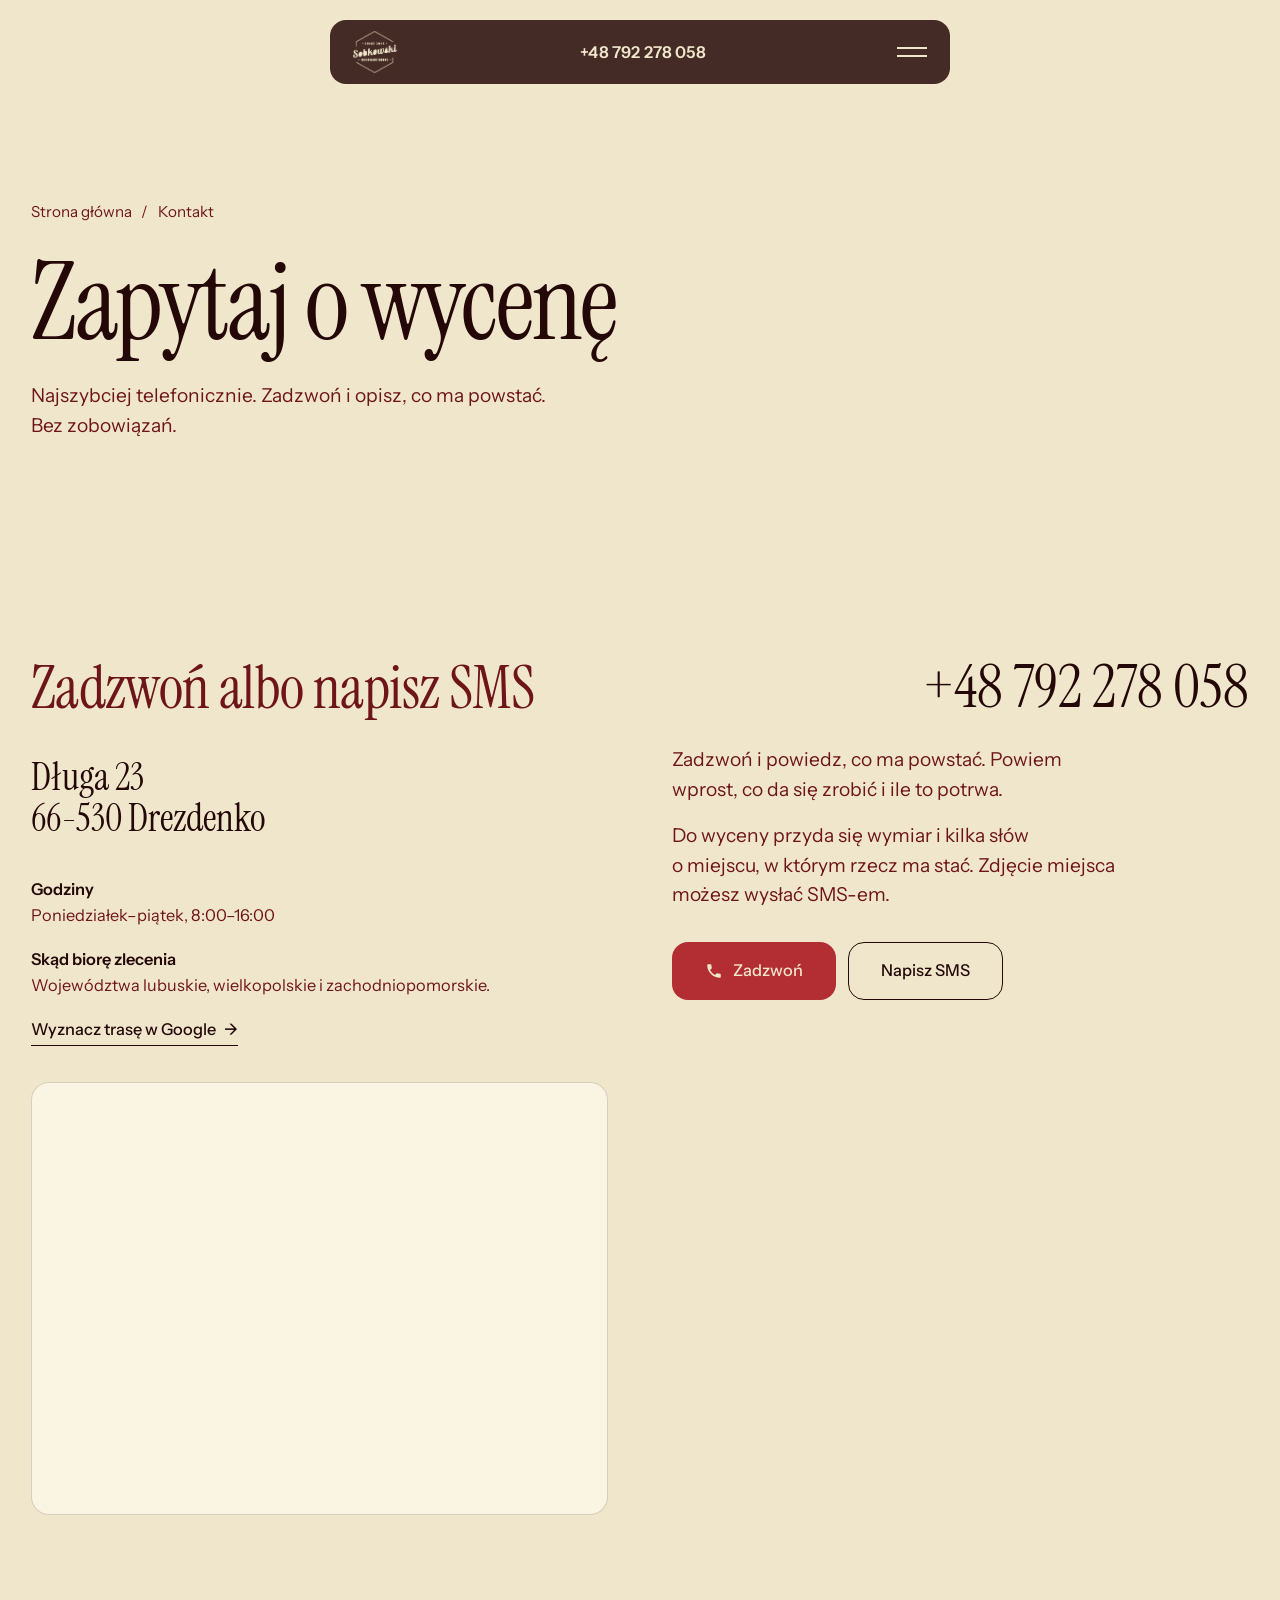
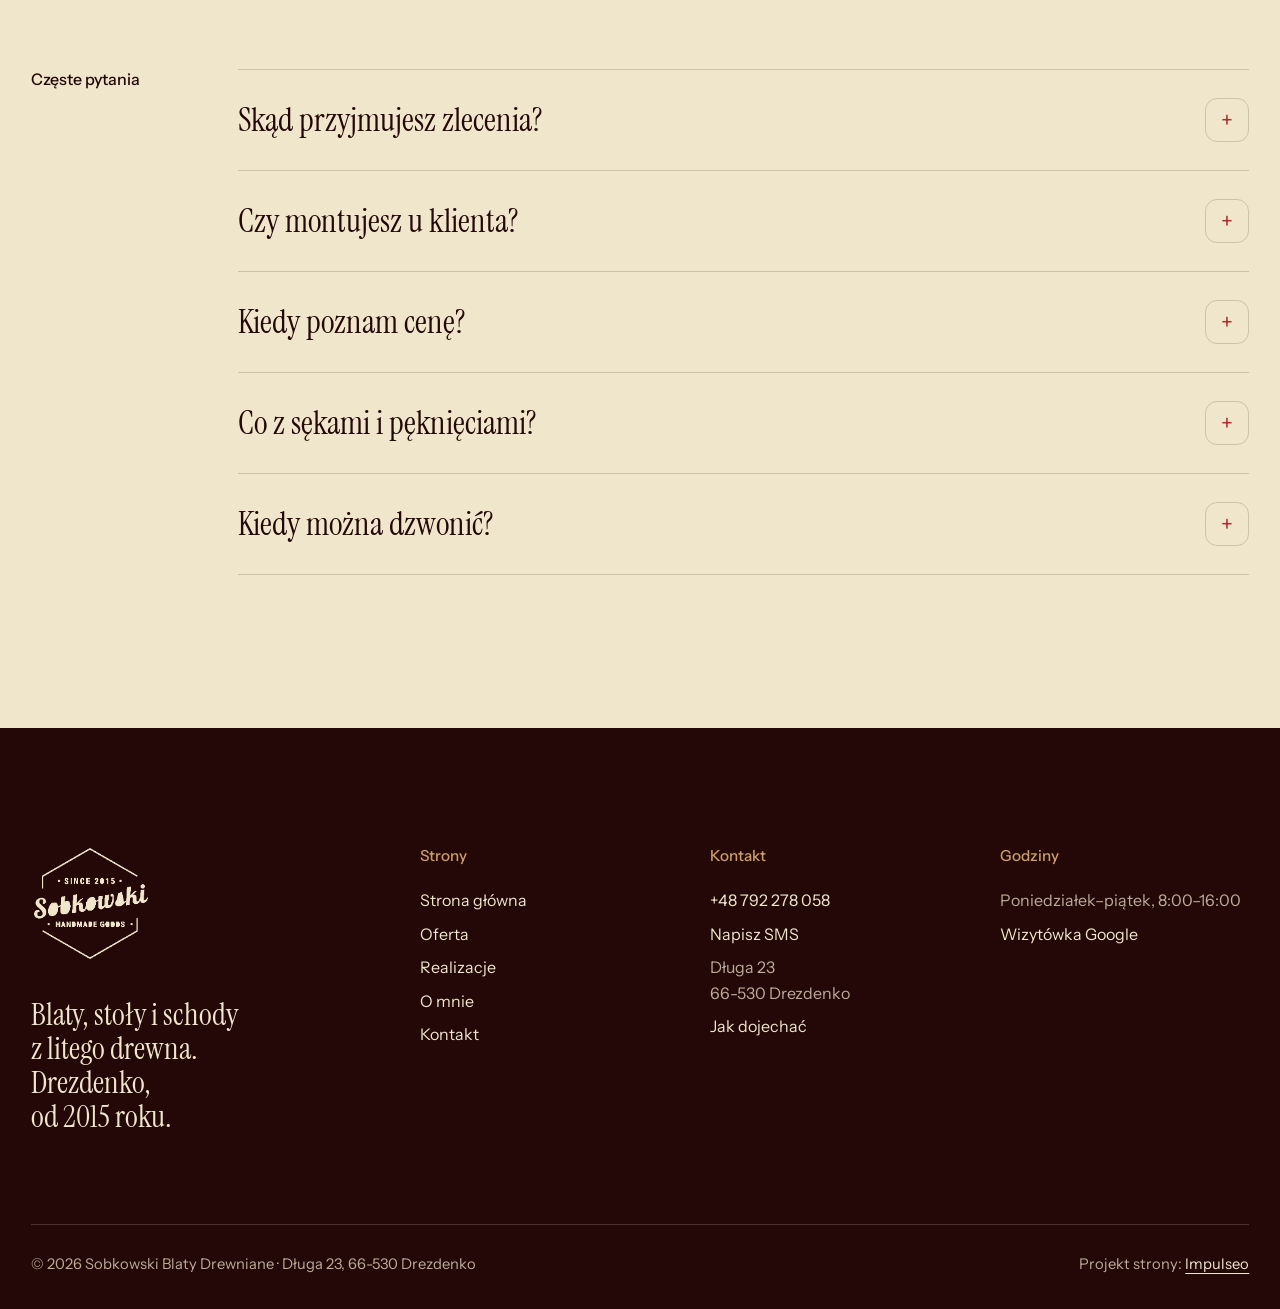
==== commit 3fbe6173: "Demo przebudowane na wzór thefitouter.com, paleta Cacao/Bordeaux/Carmine/Brass/Bone (60-30-10) Menu-" ====
--- a/kontakt.html
+++ b/kontakt.html
@@ -3,112 +3,126 @@
 <head>
 <meta charset="UTF-8">
 <meta name="viewport" content="width=device-width, initial-scale=1.0">
-<title>Kontakt - Sobkowski Blaty Drewniane</title>
-<meta name="description" content="Kontakt Sobkowski Blaty Drewniane - Długa 23, 66-530 Drezdenko">
+<title>Kontakt · Sobkowski Blaty Drewniane, Długa 23, Drezdenko</title>
+<meta name="description" content="Kontakt: Sobkowski Blaty Drewniane, Długa 23, 66-530 Drezdenko, tel. 792 278 058. Blaty, stoły i schody z litego drewna.">
 <link rel="canonical" href="https://impulseo-pl.github.io/blaty-drewniane/kontakt.html">
 <meta name="robots" content="noindex, nofollow">
+<meta name="theme-color" content="#240808">
 <meta property="og:type" content="website">
 <meta property="og:locale" content="pl_PL">
 <meta property="og:site_name" content="Sobkowski Blaty Drewniane">
-<meta property="og:title" content="Kontakt - Sobkowski Blaty Drewniane">
-<meta property="og:description" content="Kontakt Sobkowski Blaty Drewniane - Długa 23, 66-530 Drezdenko">
+<meta property="og:title" content="Kontakt · Sobkowski Blaty Drewniane, Długa 23, Drezdenko">
+<meta property="og:description" content="Kontakt: Sobkowski Blaty Drewniane, Długa 23, 66-530 Drezdenko, tel. 792 278 058. Blaty, stoły i schody z litego drewna.">
 <meta property="og:url" content="https://impulseo-pl.github.io/blaty-drewniane/kontakt.html">
 <meta property="og:image" content="https://impulseo-pl.github.io/blaty-drewniane/img/og.jpg">
 <meta property="og:image:width" content="1200">
 <meta property="og:image:height" content="630">
 <meta name="twitter:card" content="summary_large_image">
+<link rel="icon" href="img/logo.png">
+<script type="application/ld+json">{"@context": "https://schema.org", "@type": "HomeAndConstructionBusiness", "name": "Sobkowski Blaty Drewniane", "url": "https://impulseo-pl.github.io/blaty-drewniane/", "telephone": "+48792278058", "image": "https://impulseo-pl.github.io/blaty-drewniane/img/og.jpg", "address": {"@type": "PostalAddress", "streetAddress": "Długa 23", "postalCode": "66-530", "addressLocality": "Drezdenko", "addressCountry": "PL"}, "openingHoursSpecification": [{"@type": "OpeningHoursSpecification", "dayOfWeek": ["Monday", "Tuesday", "Wednesday", "Thursday", "Friday"], "opens": "08:00", "closes": "16:00"}], "founder": {"@type": "Person", "name": "Bartosz Sobkowski"}, "foundingDate": "2015", "areaServed": ["lubuskie", "wielkopolskie", "zachodniopomorskie"], "sameAs": ["https://maps.google.com/?cid=7619297079260685016"]}</script>
+<script>document.documentElement.classList.add('js')</script>
 <link rel="preconnect" href="https://fonts.googleapis.com">
 <link rel="preconnect" href="https://fonts.gstatic.com" crossorigin>
-<link href="https://fonts.googleapis.com/css2?family=Lora:wght@500;600;700&family=Manrope:wght@400;500;600&display=swap" rel="stylesheet">
-<link rel="stylesheet" href="assets/styles.css?v=3c4fba2e">
+<link href="https://fonts.googleapis.com/css2?family=Instrument+Sans:wght@400..600&family=Instrument+Serif&display=swap" rel="stylesheet">
+<link rel="stylesheet" href="assets/styles.css?v=20261118a">
+<script src="assets/lenis.min.js?v=1.1.20" defer></script>
+<script src="assets/main.js?v=20261118a" defer></script>
 </head>
 <body>
-
-<header class="nav">
-  <div class="wrap nav-inner">
-    <a class="brand brand-has-logo" href="index.html"><img class="brand-logo" src="img/logo.png" alt="Sobkowski Blaty Drewniane" width="391" height="381" decoding="async"></a>
-    <nav class="nav-links">
+<a class="skip" href="#tresc">Przejdź do treści</a>
+<header class="pill">
+  <a class="pill-logo" href="index.html" aria-label="Sobkowski Blaty Drewniane - strona główna"><img class="mark" src="img/logo-jasne.png" width="391" height="381" alt=""></a>
+  <a class="pill-phone" href="tel:+48792278058">+48 792 278 058</a>
+  <button class="burger" type="button" aria-expanded="false" aria-controls="menu" aria-label="Otwórz menu"><i></i><i></i></button>
+</header>
+<div class="menu" id="menu" aria-hidden="true">
+  <div class="menu-grid">
+    <nav class="menu-links" aria-label="Menu główne">
       <a href="index.html">Strona główna</a>
+      <a href="oferta.html">Oferta</a>
       <a href="realizacje.html">Realizacje</a>
-      <a href="oferta.html">Oferta</a>
-      <a href="o-nas.html">O nas</a>
-      <a href="kontakt.html" class="active" aria-current="page">Kontakt</a>
-      <a href="kontakt.html" class="btn btn-accent">Zapytaj o wycenę</a>
+      <a href="o-nas.html">O mnie</a>
+      <a href="kontakt.html" aria-current="page">Kontakt</a>
     </nav>
-    <button class="nav-toggle" aria-label="Menu"><span></span><span></span><span></span></button>
+    <div class="menu-side">
+      <div><b>Telefon</b><a href="tel:+48792278058">+48 792 278 058</a></div>
+      <div><b>Pracownia</b>Długa 23, 66-530 Drezdenko</div>
+      <div><b>Godziny</b>Poniedziałek–piątek, 8:00–16:00</div>
+    </div>
   </div>
-</header>
-
-<main>
-<section class="pagehead">
-  <img src="img/s6.jpg" alt="Sobkowski Blaty Drewniane - Zapytaj o wycenę">
+</div>
+<main id="tresc">
+<section class="phead bone">
   <div class="wrap">
-    <span class="eyebrow">Kontakt</span>
-    <h1>Zapytaj o wycenę</h1>
-    <p>Odpowiem na pytania i przygotuję wycenę.</p>
+    <nav class="crumbs" aria-label="Okruszki"><a href="index.html">Strona główna</a><span aria-hidden="true">/</span><span aria-current="page">Kontakt</span></nav>
+    <h1>Zapytaj o&nbsp;wycenę</h1>
+    <p class="lead">Najszybciej telefonicznie. Zadzwoń i&nbsp;opisz, co ma powstać. Bez zobowiązań.</p>
   </div>
 </section>
-<section>
-  <div class="wrap contact-grid">
-    <div class="reveal">
-      <span class="eyebrow">Dane kontaktowe</span>
-      <h2 style="margin:var(--space-4) 0 var(--space-6)">Sobkowski Blaty Drewniane</h2>
-      <div class="info-list">
-        <div class="info-row"><div class="ic"><svg class="ico-tel" width="16" height="16" viewBox="0 0 24 24" fill="none" aria-hidden="true"><path d="M6.6 10.8a15.5 15.5 0 0 0 6.6 6.6l2.2-2.2a1 1 0 0 1 1-.24 11.4 11.4 0 0 0 3.6.58 1 1 0 0 1 1 1V20a1 1 0 0 1-1 1A17 17 0 0 1 3 4a1 1 0 0 1 1-1h3.5a1 1 0 0 1 1 1c0 1.25.2 2.46.58 3.6a1 1 0 0 1-.25 1l-2.23 2.2Z" fill="currentColor"/></svg></div><div><div class="lbl">Telefon</div><a class="val" href="tel:+48792278058">+48 792 278 058</a></div></div>
-        <div class="info-row"><div class="ic"><svg class="ico-pin" width="16" height="16" viewBox="0 0 24 24" fill="none" aria-hidden="true"><path d="M12 21s7-6.1 7-11.5A7 7 0 0 0 5 9.5C5 14.9 12 21 12 21Z" stroke="currentColor" stroke-width="1.6" fill="none"/><circle cx="12" cy="9.5" r="2.4" fill="currentColor"/></svg></div><div><div class="lbl">Adres</div><div class="val">Długa 23, 66-530 Drezdenko</div></div></div>
-        <div class="info-row"><div class="ic"><svg class="ico-clock" width="16" height="16" viewBox="0 0 24 24" fill="none" aria-hidden="true"><circle cx="12" cy="12" r="8.2" stroke="currentColor" stroke-width="1.6"/><path d="M12 7.5V12l3.2 1.9" stroke="currentColor" stroke-width="1.6" stroke-linecap="round"/></svg></div><div><div class="lbl">Godziny</div><div class="val" style="font-weight:500">Pon-pt 8:00-16:00</div></div></div>
+<section class="sec bone" id="kontakt">
+  <div class="wrap contact">
+    <div class="up">
+      <h2>Zadzwoń albo napisz SMS</h2>
+      <p class="big-addr">Długa 23<br>66-530 Drezdenko</p>
+      <div class="contact-meta">
+        <p><b>Godziny</b>Poniedziałek–piątek, 8:00–16:00</p>
+        <p><b>Skąd biorę zlecenia</b>Województwa lubuskie, wielkopolskie i&nbsp;zachodniopomorskie.</p>
+        <p><a class="link" href="https://maps.google.com/?cid=7619297079260685016" target="_blank" rel="noopener">Wyznacz trasę w&nbsp;Google <span aria-hidden="true">→</span></a></p>
       </div>
+      <div class="map"><iframe src="https://maps.google.com/maps?q=Sobkowski%20Blaty%20Drewniane%2C%20D%C5%82uga%2023%2C%2066-530%20Drezdenko&z=15&output=embed" title="Mapa dojazdu do pracowni, Długa 23, Drezdenko" loading="lazy" referrerpolicy="no-referrer-when-downgrade"></iframe></div>
     </div>
-    <div class="reveal">
-      <div class="form">
-        <h3 style="margin-bottom:var(--space-4)">Najszybciej telefonicznie</h3>
-        <p class="muted" style="margin-bottom:var(--space-5)">Zadzwoń i opisz, co ma powstać. Powiem, co i jak. Bez zobowiązań.</p>
-        <a href="tel:+48792278058" class="btn btn-accent" style="justify-content:center">Zadzwoń: +48 792 278 058 <span class="arr">→</span></a>
+    <div class="contact-right up" id="formularz">
+      <a class="big-phone" href="tel:+48792278058">+48 792 278 058</a>
+      <p class="lead">Zadzwoń i&nbsp;powiedz, co ma powstać. Powiem wprost, co da się zrobić i&nbsp;ile to potrwa.</p>
+      <p class="lead" style="margin-top:16px">Do wyceny przyda się wymiar i&nbsp;kilka słów o&nbsp;miejscu, w&nbsp;którym rzecz ma stać. Zdjęcie miejsca możesz wysłać SMS-em.</p>
+      <div class="contact-cta">
+        <a class="btn btn-main" href="tel:+48792278058"><svg class="ico" viewBox="0 0 24 24" fill="none" aria-hidden="true"><path d="M6.6 10.8a15.5 15.5 0 0 0 6.6 6.6l2.2-2.2a1 1 0 0 1 1-.24 11.4 11.4 0 0 0 3.6.58 1 1 0 0 1 1 1V20a1 1 0 0 1-1 1A17 17 0 0 1 3 4a1 1 0 0 1 1-1h3.5a1 1 0 0 1 1 1c0 1.25.2 2.45.57 3.57a1 1 0 0 1-.25 1L6.6 10.8Z" fill="currentColor"/></svg>Zadzwoń</a>
+        <a class="btn btn-line" href="sms:+48792278058">Napisz SMS</a>
       </div>
     </div>
   </div>
 </section>
-<section style="padding-top:0">
-  <div class="wrap reveal">
-    <iframe class="map" title="Sobkowski Blaty Drewniane - Drezdenko" src="https://maps.google.com/maps?q=52.8552021%2C15.8428851&z=15&output=embed" loading="lazy" referrerpolicy="no-referrer-when-downgrade"></iframe>
+<section class="sec bone" style="padding-top:0">
+  <div class="wrap faq">
+    <h2 class="label">Częste pytania</h2>
+    <div>
+      <details><summary>Skąd przyjmujesz zlecenia?</summary><p>Z&nbsp;województw lubuskie, wielkopolskie i&nbsp;zachodniopomorskie. Pracownię mam w&nbsp;Drezdenku.</p></details>
+      <details><summary>Czy montujesz u&nbsp;klienta?</summary><p>Schody, parapety i&nbsp;tarasy montuję u&nbsp;Ciebie na miejscu. Wymiar schodów biorę na miejscu.</p></details>
+      <details><summary>Kiedy poznam cenę?</summary><p>Zanim zacznę. Ustalamy drewno, wymiar i&nbsp;wykończenie, potem podaję cenę i&nbsp;termin.</p></details>
+      <details><summary>Co z&nbsp;sękami i&nbsp;pęknięciami?</summary><p>Zostają, bo po nich poznasz lity blat. Ubytki zalewam czarną żywicą.</p></details>
+      <details><summary>Kiedy można dzwonić?</summary><p>Poniedziałek–piątek, 8:00–16:00. Poza tymi godzinami napisz SMS.</p></details>
+    </div>
   </div>
 </section>
 </main>
-
-<footer>
+<footer class="foot dark">
   <div class="wrap">
-    <div class="foot-grid">
-      <div class="foot-brand">
-        <div class="name">Sobkowski Blaty Drewniane</div>
-        <p>Pracownia w Drezdenku, od 2015 roku. Każdy blat i stół robię ręcznie i na zamówienie: pod Twój wymiar i pod wnętrze, w którym ma stać.</p>
+    <div class="foot-top">
+      <div>
+        <a class="foot-logo" href="index.html" aria-label="Sobkowski Blaty Drewniane - strona główna"><img class="mark" src="img/logo-jasne.png" width="391" height="381" alt=""></a>
+        <p class="foot-claim">Blaty, stoły i&nbsp;schody z&nbsp;litego drewna. Drezdenko, od&nbsp;2015 roku.</p>
       </div>
-      <div class="foot-col">
-        <h4>Nawigacja</h4>
-        <a href="index.html">Strona główna</a>
-        <a href="realizacje.html">Realizacje</a>
-        <a href="oferta.html">Oferta</a>
-        <a href="o-nas.html">O nas</a>
-        <a href="kontakt.html">Kontakt</a>
-      </div>
-      <div class="foot-col">
-        <h4>Kontakt</h4>
-        <a href="tel:+48792278058">+48 792 278 058</a>
-        <p>Długa 23, 66-530 Drezdenko</p>
-        <a href="https://maps.google.com/?cid=7619297079260685016&g_mp=Cidnb29nbGUubWFwcy5wbGFjZXMudjEuUGxhY2VzLlNlYXJjaFRleHQQAhgEIAA" target="_blank" rel="noopener">Jak dojechać →</a>
-      <div class="foot-soc">
-        <a class="soc" href="https://maps.google.com/?cid=7619297079260685016&g_mp=Cidnb29nbGUubWFwcy5wbGFjZXMudjEuUGxhY2VzLlNlYXJjaFRleHQQAhgEIAA" target="_blank" rel="noopener" aria-label="Google - Sobkowski Blaty Drewniane"><svg viewBox="0 0 24 24" aria-hidden="true" focusable="false"><path d="M12.48 10.92v3.28h7.84c-.24 1.84-.853 3.187-1.787 4.133-1.147 1.147-2.933 2.4-6.053 2.4-4.827 0-8.6-3.893-8.6-8.72s3.773-8.72 8.6-8.72c2.6 0 4.507 1.027 5.907 2.347l2.307-2.307C18.747 1.44 16.133 0 12.48 0 5.867 0 .307 5.387.307 12s5.56 12 12.173 12c3.573 0 6.267-1.173 8.373-3.36 2.16-2.16 2.84-5.213 2.84-7.667 0-.76-.053-1.467-.173-2.053H12.48z" fill="currentColor"/></svg></a>
-      </div>
-      </div>
+      <div><h4>Strony</h4><ul><li><a href="index.html">Strona główna</a></li><li><a href="oferta.html">Oferta</a></li><li><a href="realizacje.html">Realizacje</a></li><li><a href="o-nas.html">O mnie</a></li><li><a href="kontakt.html">Kontakt</a></li></ul></div>
+      <div><h4>Kontakt</h4><ul>
+        <li><a href="tel:+48792278058">+48 792 278 058</a></li>
+        <li><a href="sms:+48792278058">Napisz SMS</a></li>
+        <li>Długa 23<br>66-530 Drezdenko</li>
+        <li><a href="https://maps.google.com/?cid=7619297079260685016" target="_blank" rel="noopener">Jak dojechać</a></li>
+      </ul></div>
+      <div><h4>Godziny</h4><ul>
+        <li>Poniedziałek–piątek, 8:00–16:00</li>
+        <li><a href="https://maps.google.com/?cid=7619297079260685016" target="_blank" rel="noopener">Wizytówka Google</a></li>
+      </ul></div>
     </div>
-    <div class="foot-bot">
-      <span>© 2026 Sobkowski Blaty Drewniane</span>
-      <span>Projekt strony: <a class="foot-credit" href="https://impulseo.pl" target="_blank" rel="noopener">Impulseo</a></span>
+    <div class="foot-bottom">
+      <span>© 2026 Sobkowski Blaty Drewniane · Długa 23, 66-530 Drezdenko</span>
+      <span>Projekt strony: <a href="https://impulseo.pl" target="_blank" rel="noopener">Impulseo</a></span>
     </div>
   </div>
 </footer>
-<div class="sticky-reserve"><a class="sr-book" href="kontakt.html">Zapytaj o wycenę</a><a class="sr-call" href="tel:+48792278058" aria-label="Zadzwoń"><svg class="ico-tel" width="16" height="16" viewBox="0 0 24 24" fill="none" aria-hidden="true"><path d="M6.6 10.8a15.5 15.5 0 0 0 6.6 6.6l2.2-2.2a1 1 0 0 1 1-.24 11.4 11.4 0 0 0 3.6.58 1 1 0 0 1 1 1V20a1 1 0 0 1-1 1A17 17 0 0 1 3 4a1 1 0 0 1 1-1h3.5a1 1 0 0 1 1 1c0 1.25.2 2.46.58 3.6a1 1 0 0 1-.25 1l-2.23 2.2Z" fill="currentColor"/></svg></a></div>
-<div class="demo-wazne" data-do="2026-11-24" data-cykl="3" hidden><svg class="dw-ico" width="13" height="13" viewBox="0 0 24 24" fill="none" aria-hidden="true"><circle cx="12" cy="12" r="8.6" stroke="currentColor" stroke-width="1.8"/><path d="M12 7.2V12l3.3 2" stroke="currentColor" stroke-width="1.8" stroke-linecap="round"/></svg><span class="dw-txt"></span></div>
-
-<script src="assets/main.js"></script>
+<div class="callbar">
+  <a class="btn btn-main" href="tel:+48792278058"><svg class="ico" viewBox="0 0 24 24" fill="none" aria-hidden="true"><path d="M6.6 10.8a15.5 15.5 0 0 0 6.6 6.6l2.2-2.2a1 1 0 0 1 1-.24 11.4 11.4 0 0 0 3.6.58 1 1 0 0 1 1 1V20a1 1 0 0 1-1 1A17 17 0 0 1 3 4a1 1 0 0 1 1-1h3.5a1 1 0 0 1 1 1c0 1.25.2 2.45.57 3.57a1 1 0 0 1-.25 1L6.6 10.8Z" fill="currentColor"/></svg>Zadzwoń</a>
+  <a class="btn btn-line" href="sms:+48792278058">Napisz SMS</a>
+</div>
 </body>
 </html>
--- a/assets/styles.css
+++ b/assets/styles.css
@@ -1,1676 +1,377 @@
-/* ============================================================
-   STOLBASZ — premium, architektoniczny B2B fit-out
-   Jasna paleta, zero brązu. System wg premium-web-craft.
-   Projekt strony: Impulseo (impulseo.pl)
-   ============================================================ */
-
+/* Sobkowski Blaty Drewniane - pracownia stolarska, Drezdenko. Projekt strony: Impulseo, 11.2026.
+   Układ wg thefitouter.com, paleta 60-30-10: Bone (tło) / Bordeaux + Cacao (sekcje, stopka) / Carmine + Brass (przyciski).
+   Kroje: Instrument Serif + Instrument Sans. */
 :root{
-  /* PALETA — jasna, architektoniczna, chłodna */
-  --paper:#F3F1EC;          /* główne tło */
-  --paper-2:#E6E3DB;        /* sekcje alternatywne (chłodny jasny szary) */
-  --paper-3:#E6E3DB;        /* delikatne wypełnienia */
-  --ink:#23211E;            /* tekst główny — chłodny grafit */
-  --ink-soft:#43403A;       /* nagłówki drugorzędne */
-  --muted:#87837A;          /* tekst poboczny */
-  --line:rgba(35,33,30,.12);/* hairline */
-  --accent:#8A6B3C;         /* stonowany petrol-slate — jedyny akcent */
-  --accent-d:#6E5430;
-  --accent-soft:rgba(138,107,60,.10);
-  --dark:#23211E;           /* sekcje ciemne (stopka/CTA) */
-
-  /* HOVER ZDJĘĆ — JEDEN standard dla całego silnika (decyzja K. 04.08.2026, artefakt z wariantami).
-     AKTUALNE (K.+Szymon 09.08.2026, wybór z artefaktu 6 wariantów): zoom 1.05 przy 1.4s -
-     przy tak długim czasie mocniejszy kadr NIE skacze, tylko „oddycha". Poprzedni standard
-     (1.02 / .55s z 04.08) odbierany jako dynamiczny i szybki.
-     Spoczynek lekko przygaszony, ale TYLKO tam, gdzie jest mysz (@media hover:hover) —
-     na telefonie zdjęcia zostają w pełnej jasności. */
-  --img-zoom:1.05;                   /* K.+Szymon 09.08: wariant F z artefaktu porównawczego */
-  --img-rest:brightness(.95) saturate(.99);
-  --img-hot:brightness(1.06) saturate(1.05);
-  --img-dur:1.4s;                    /* K.+Szymon 09.08 (wariant F): powoli = elegancko */
-  --img-ease:cubic-bezier(.16,.84,.44,1);  /* miękki ogon, efekt „oddychania" */
-
-  /* ODSTĘPY — skala 4/8 */
-  --space-1:4px; --space-2:8px; --space-3:12px; --space-4:16px; --space-5:24px;
-  --space-6:32px; --space-7:48px; --space-8:64px; --space-9:96px; --space-10:128px;
-
-  /* TYPOGRAFIA — fluid clamp() (skala podbita 16.07.2026: większe, czytelniejsze litery — uwaga Adama) */
-  --text-sm:clamp(.9rem,.87rem + .12vw,1rem);
-  --text-base:clamp(1.08rem,1.04rem + .18vw,1.2rem);
-  --text-lg:clamp(1.24rem,1.15rem + .34vw,1.44rem);
-  --text-h3:clamp(1.34rem,1.22rem + .55vw,1.66rem);
-  --text-h2:clamp(2.1rem,1.66rem + 2.1vw,3.1rem);
-  --text-h1:clamp(2.9rem,2.1rem + 4vw,5.1rem);
-
-  /* PROMIENIE — architektoniczne, raczej ostre */
-  --r-sm:3px; --r-md:6px; --r-lg:10px;
-
-  /* RUCH */
-  --ease:cubic-bezier(.25,.46,.45,.94); --dur:.24s;
-
-  /* CIENIE — miękkie, warstwowe */
-  --sh-sm:0 1px 2px rgba(16,24,32,.04), 0 2px 8px rgba(16,24,32,.05);
-  --sh-md:0 2px 6px rgba(16,24,32,.05), 0 12px 28px -8px rgba(16,24,32,.12);
-  --sh-lg:0 6px 14px rgba(16,24,32,.07), 0 26px 56px -18px rgba(16,24,32,.22);
-
-  --hairline:1px solid var(--line);
-
-  --font-display:'Lora',serif;
-  --font-body:'Manrope',sans-serif;
-}
-
-*{box-sizing:border-box;margin:0;padding:0}
-html{scroll-behavior:smooth}
-body{
-  font-family:var(--font-body);
-  font-size:var(--text-base);
-  line-height:1.65;
-  color:var(--ink);
-  background:var(--paper);
-  -webkit-font-smoothing:antialiased;
-  text-rendering:optimizeLegibility;
-}
-img{max-width:100%;height:auto;display:block}  /* height:auto = width/height z atrybutów trzyma proporcje (TOP#12) */
-a{color:inherit;text-decoration:none}
-
-.wrap{width:min(92%,1180px);margin-inline:auto}
-section{padding-block:clamp(52px,6.5vw,96px)}
-
-h1,h2,h3{font-family:var(--font-display);font-weight:700;line-height:1.08;letter-spacing:-.02em;color:var(--ink)}
-h1{font-size:var(--text-h1);letter-spacing:-.035em}
-h2{font-size:var(--text-h2);letter-spacing:-.025em}
-h3{font-size:var(--text-h3)}
-/* MIARA — długość wiersza. WCAG 2.2 SC 1.4.8: max 80 znaków; Butterick: 45–90.
-   68ch daje realnie 72–78 znaków polskiego tekstu, czyli z zapasem pod granicą.
-   Wcześniej limit miał TYLKO <p> — <li>, <blockquote> i <dd> nie miały żadnego,
-   i to jedyny powód, dla którego 23 bloki na dwóch oddanych stronach jadą po
-   83–106 znaków w wierszu (pomiar 07.08.2026, bramka `miara`).
-   ⚠️ Listy i definicje ograniczamy TYLKO bez klasy: `ul`/`ol` z klasą to u nas
-   układ (siatki kafli, menu), a nie tekst ciągły — tam miarę wyznacza układ. */
-/* 60ch, nie 68ch (K. 10.08): po zmianie fontów na węższe kroje (DM Sans i spółka)
-   w 68ch mieściło się ~90 znaków - bramka pikselowa słusznie zgłaszała przekroczenie
-   granicy 80. Pomiar na żywej przeglądarce: 60ch = 90 znaków, 53ch = ~78 znaków, czyli normę WCAG 1.4.8. */
-:root{ --miara:53ch }
-p{max-width:min(100%,var(--miara))}
-blockquote,
-ul:not([class])>li, ol:not([class])>li,
-dl:not([class])>dd{max-width:min(100%,var(--miara))}
-
-/* ⚠️ Świadomie BEZ wyjątku `.tile p,.card p,.svc p{max-width:none}`, choć nasuwa się sam:
-   te akapity BYŁY już ograniczone (stare `p{max-width:65ch}`), więc „wyjątek" nie odblokowałby
-   niczego nowego — tylko ROZLUŹNIŁ stan sprzed zmiany na wszystkich demach naraz.
-   `figcaption` żadna z reguł wyżej nie dotyczy, więc też nie potrzebuje zwolnienia. */
-
-/* ŁAMANIE. `balance` wyrównuje długości wierszy w nagłówku, `pretty` pilnuje ostatniego
-   wiersza akapitu, żeby nie został w nim jeden wyraz. Obsługiwane od Chrome 117 /
-   Safari 17.5; starsze przeglądarki po prostu ignorują tę własność.
-   `text-wrap:pretty` nie występowało dotąd ANI RAZ w silniku ani w repo klientów. */
-h1,h2,h3,.lead,.lede{text-wrap:balance}
-p,li,blockquote,dd{text-wrap:pretty}
-
-.eyebrow{
-  font-family:var(--font-body);
-  font-size:var(--text-sm);
-  font-weight:600;
-  letter-spacing:.18em;
-  text-transform:uppercase;
-  color:var(--accent);
-  display:inline-flex;align-items:center;gap:var(--space-3);
-}
-/* flex:none + margin-top = kreska trzyma się PIERWSZEJ linii. Wcześniej align-items:center
-   centrowało ją względem całego bloku i przy zawinięciu (długi kicker typu
-   „…WNĘTRZ · LESZNO · OD 2019") druga linia lądowała z brzydkim wcięciem. */
-.eyebrow{align-items:flex-start}
-.eyebrow>*,.eyebrow{text-wrap:balance}   /* dlugi kicker lamal sie na sierote typu samo „2019" w drugiej linii */
-.eyebrow::before{content:"";width:28px;height:1px;background:var(--accent);display:inline-block;flex:none;margin-top:.62em}
-
-.muted{color:var(--muted)}
-.lead{font-size:var(--text-lg);line-height:1.55;color:var(--ink-soft);max-width:50ch}
-
-/* ---------- BUTTONS ---------- */
-.btn{
-  display:inline-flex;align-items:center;gap:var(--space-2);
-  font-weight:600;font-size:var(--text-sm);letter-spacing:.02em;
-  padding:var(--space-4) var(--space-6);
-  border-radius:var(--r-sm);
-  transition:transform var(--dur) var(--ease),box-shadow var(--dur) var(--ease),background var(--dur) var(--ease);
-  cursor:pointer;border:1px solid transparent;
-}
-.btn-accent{background:var(--accent);color:#fff;box-shadow:var(--sh-sm)}
-.btn-accent:hover{background:var(--accent-d);transform:translateY(-2px);box-shadow:var(--sh-md)}
-.btn-accent:active{transform:translateY(0);box-shadow:var(--sh-sm)}
-.btn-ghost{background:transparent;color:var(--ink);border-color:var(--line)}
-.btn-ghost:hover{border-color:var(--accent);color:var(--accent);transform:translateY(-2px)}
-.btn-light{background:#fff;color:var(--ink);box-shadow:var(--sh-sm)}
-.btn-light:hover{transform:translateY(-2px);box-shadow:var(--sh-md)}
-.btn .arr{transition:transform var(--dur) var(--ease)}
-.btn:hover .arr{transform:translateX(4px)}
-
-/* ---------- NAV ---------- */
-.nav{
-  position:sticky;top:0;z-index:50;
-  background:color-mix(in srgb,var(--paper) 88%,transparent);
-  backdrop-filter:saturate(140%) blur(10px);
-  border-bottom:var(--hairline);
-}
-.nav-inner{display:flex;align-items:center;justify-content:space-between;gap:var(--space-5);height:72px}
-/* ANTY-NACHODZENIE (K. 05.08.2026): długa nazwa firmy + przycisk z pełnym numerem nie mieściły się w pasku
-   i flex ściskał linki PONIŻEJ ich treści - "Kontakt" wchodził na ramkę "Zadzwoń +48 ...". Teraz ustępuje
-   nazwa marki (skrót wielokropkiem), a menu i przycisk nigdy się nie kurczą ani nie zachodzą na siebie. */
-.brand{display:flex;flex-direction:column;line-height:1;min-width:0;flex:0 1 auto}
-.brand .name{font-family:var(--font-display);font-weight:800;font-size:1.35rem;letter-spacing:.04em;white-space:nowrap;overflow:hidden;text-overflow:ellipsis}
-.brand .sub{font-size:.62rem;letter-spacing:.34em;text-transform:uppercase;color:var(--muted);margin-top:5px;white-space:nowrap;overflow:hidden;text-overflow:ellipsis}
-.nav-links{display:flex;align-items:center;gap:var(--space-6);flex:0 0 auto}
-.nav-links a{font-size:var(--text-sm);font-weight:500;color:var(--ink-soft);position:relative;padding-block:4px;white-space:nowrap;transition:color var(--dur) var(--ease)}
-.nav-links a::after{content:"";position:absolute;left:0;bottom:0;width:0;height:1.5px;background:var(--accent);transition:width var(--dur) var(--ease)}
-.nav-links a:hover,.nav-links a.active{color:var(--ink)}
-.nav-links a:hover::after,.nav-links a.active::after{width:100%}
-.nav-links .btn{padding:var(--space-2) var(--space-5)}
-/* przyciski w nav: właściwy kolor (przebij .nav-links a) + bez podkreślenia */
-.nav-links a.btn-accent{color:#fff}
-.nav-links a.btn-ghost,.nav-links a.btn-light{color:var(--ink)}
-/* CTA w pasku: NIE podkreślenie spod linków menu, ale ten sam przelatujący błysk,
-   co na wszystkich innych przyciskach (zgłoszenie K. 13.08.2026 - „na hero jest efekt
-   światła przechodzącego przez przycisk, na navbarze go nie ma, a mają być identyczne").
-   Reguła `.nav-links a::after` jest silniejsza od `.btn::after`, więc trzeba jej
-   geometrię wyzerować i wpisać połysk z nazwy - samo `display:none` gasiło efekt. */
-.nav-links a.btn::after{
-  display:block;content:"";position:absolute;inset:0;z-index:-1;pointer-events:none;
-  width:auto;height:auto;border-radius:inherit;   /* kasuje geometrię podkreślenia (width:0;height:1.5px) */
-  background:linear-gradient(100deg,transparent 32%,rgba(255,255,255,.20) 50%,transparent 68%);
-  translate:-120% 0}
-@media (prefers-reduced-motion:no-preference){
-  .nav-links a.btn:hover::after{translate:120% 0;transition:translate .75s var(--mt-ease,cubic-bezier(.16,.84,.44,1))}
-}
-.nav-toggle{display:none;background:none;border:none;cursor:pointer;flex-direction:column;gap:5px;padding:8px}
-.nav-toggle span{width:24px;height:2px;background:var(--ink);transition:var(--dur)}
-/* Ciasny zakres MIĘDZY menu mobilnym a pełnym pulpitem: zbijamy odstępy i nazwę marki,
-   żeby wszystko zmieściło się naturalnie, zanim w ogóle dojdzie do skracania wielokropkiem. */
-@media(max-width:1280px) and (min-width:921px){
-  .nav-links{gap:var(--space-4)}
-  .nav-links .btn{padding:var(--space-2) var(--space-4)}
-  .brand .name{font-size:1.15rem}
-}
-
-/* ---------- HERO (split) ---------- */
-.hero{position:relative;overflow:hidden;border-bottom:var(--hairline)}
-.hero-grid{display:grid;grid-template-columns:1.05fr .95fr;gap:clamp(24px,4vw,60px);align-items:center;
-  padding-block:clamp(36px,4.5vw,64px)}
-.hero-copy .eyebrow{margin-bottom:var(--space-5)}
-.hero-copy h1{margin-bottom:var(--space-5)}
-.hero-copy .lead{margin-bottom:var(--space-7)}
-.hero-actions{display:flex;flex-wrap:wrap;gap:var(--space-4)}
-.hero-art{position:relative;aspect-ratio:4/3;border-radius:var(--r-lg);overflow:hidden;box-shadow:var(--sh-lg)}
-.hero-art img{width:100%;height:100%;object-fit:cover}
-.hero-art::after{content:"";position:absolute;inset:0;background:linear-gradient(180deg,transparent 55%,rgba(18,24,28,.28))}
-.hero-badge{position:absolute;left:var(--space-5);bottom:var(--space-5);z-index:2;
-  background:rgba(252,252,251,.94);backdrop-filter:blur(4px);
-  border-radius:var(--r-md);padding:var(--space-4) var(--space-5);box-shadow:var(--sh-md);max-width:78%}
-.hero-badge strong{display:block;font-family:var(--font-display);font-size:1rem;letter-spacing:-.01em}
-.hero-badge span{font-size:var(--text-sm);color:var(--muted)}
-
-/* ---------- HERO duży / kinowy (strona główna) ---------- */
-.hero-cine{position:relative;min-height:clamp(560px,82vh,840px);min-height:clamp(560px,82svh,840px);display:flex;align-items:center;overflow:hidden;border-bottom:var(--hairline)}
-.hero-cine>img{position:absolute;inset:0;width:100%;height:100%;object-fit:cover;z-index:0}
-.hero-cine::after{content:"";position:absolute;inset:0;z-index:1;
-  background:linear-gradient(95deg,rgba(13,18,23,.86) 0%,rgba(13,18,23,.64) 32%,rgba(13,18,23,.24) 62%,rgba(13,18,23,.04) 100%)}
-.hero-cine .wrap{position:relative;z-index:2;padding-block:var(--space-8)}
-.hero-cine .hero-copy{max-width:660px}
-.hero-cine .eyebrow{color:#fff;margin-bottom:var(--space-5)}
-.hero-cine .eyebrow::before{background:#fff}
-.hero-cine h1{color:#fff;margin-bottom:var(--space-5);font-size:clamp(2.9rem,2rem + 4.4vw,5.2rem);text-wrap:balance}
-.hero-cine .lead{color:rgba(255,255,255,.92);max-width:48ch;margin-bottom:var(--space-7)}
-.hero-cine .hero-actions{display:flex;flex-wrap:wrap;gap:var(--space-4)}
-/* NISKIE OKNO (laptop z dokiem i paskami przeglądarki ma ~700-780 px wysokości widoku):
-   H1 do 5.2rem + długi lead nie mieściły się i przyciski wypadały POD krawędź ekranu -
-   klient widział stronę bez ani jednego CTA. Skalujemy w dół, zamiast przycinać treść. */
-@media(min-width:821px) and (max-height:820px){
-  .hero-cine{min-height:clamp(520px,94svh,780px)}
-  .hero-cine .wrap{padding-block:var(--space-6)}
-  .hero-cine h1{font-size:clamp(2.2rem,1.5rem + 2.6vw,3.6rem);margin-bottom:var(--space-4)}
-  .hero-cine .eyebrow{margin-bottom:var(--space-4)}
-  .hero-cine .lead{margin-bottom:var(--space-5);max-width:44ch}
-}
-@media(max-width:680px){
-  .hero-cine{min-height:clamp(520px,76vh,640px);min-height:clamp(520px,76svh,640px);align-items:flex-end}
-  .hero-cine::after{background:linear-gradient(0deg,rgba(13,18,23,.9) 6%,rgba(13,18,23,.45) 55%,rgba(13,18,23,.25) 100%)}
-  .hero-cine .wrap{padding-bottom:var(--space-9)}
-  /* TELEFON (~90% oglądających): lead potrafił zająć 8 linii i zepchnąć CTA poza pierwszy ekran.
-     Zwężamy interlinię i skalę - treści nie ucinamy, bo to ona sprzedaje. */
-  .hero-cine .lead{font-size:.98rem;line-height:1.5;margin-bottom:var(--space-5)}
-  .hero-cine .eyebrow{font-size:.72rem;letter-spacing:.13em;margin-bottom:var(--space-4)}
-  .hero-cine .eyebrow::before{width:20px}
-  .hero-cine h1{margin-bottom:var(--space-4)}
-}
-
-/* full-bleed hero variant (podstrony) */
-.pagehead{position:relative;min-height:46vh;min-height:46svh;display:flex;align-items:flex-end;overflow:hidden;border-bottom:var(--hairline)}
-.pagehead img{position:absolute;inset:0;width:100%;height:100%;object-fit:cover}
-/* 10.08.2026 (decyzja K.): mocniejsze przyciemnienie + cień pod tekstem. Bramka mierzyła na
-   nagłówkach podstron 3,38-3,43:1 przy wymaganych 4,5 — jasne zdjęcie (hala, śnieg, niebo)
-   podchodziło pod biały tekst. Zdjęcia klientów są różne, więc kontrast musi dawać WARSTWA,
-   a nie szczęśliwy dobór kadru. */
-.pagehead::after{content:"";position:absolute;inset:0;background:linear-gradient(180deg,rgba(18,24,28,.40),rgba(18,24,28,.76))}
-.pagehead .wrap{position:relative;z-index:2;padding-block:var(--space-9);color:#fff}
-.pagehead h1{color:#fff;max-width:18ch;text-shadow:0 2px 16px rgba(0,0,0,.55)}
-.pagehead .eyebrow{color:#fff}
-.pagehead .eyebrow::before{background:#fff}
-.pagehead p{color:rgba(255,255,255,.92);margin-top:var(--space-4);max-width:54ch;text-shadow:0 1px 12px rgba(0,0,0,.5)}
-
-/* ---------- STRIP (pasek skrótów / liczby) ---------- */
-.strip{background:var(--dark);color:#fff}
-/* PASEK HASEŁ — standard 04.08.2026 (decyzja K.): 5 haseł w JEDNYM rzędzie, tekst WYŚRODKOWANY,
-   węższe marginesy boczne niż reszta strony (pasek ma iść szerzej), równe wysokości kolumn. */
-.strip .wrap{width:min(96%,1440px);display:grid;grid-template-columns:repeat(5,1fr);
-  gap:var(--space-5);padding-block:var(--space-7);align-items:stretch}
-.strip .item .k{font-family:var(--font-display);font-size:clamp(1.05rem,.82rem + .85vw,1.55rem);
-  font-weight:800;letter-spacing:-.02em;color:#fff;line-height:1.18;text-wrap:balance}
-.strip .item .v{font-size:var(--text-sm);color:rgba(255,255,255,.66);margin-top:var(--space-2);line-height:1.4}
-.strip .item{border-left:2px solid var(--accent);padding-inline:var(--space-4);
-  text-align:center;display:flex;flex-direction:column;justify-content:center}
-/* liczba kolumn = liczba haseł, żeby ostatnie nie zostawało samo w drugim rzędzie.
-   Klasę n-N nadaje multipage.py; domyślnie (bez klasy) pasek jest 5-kolumnowy. */
-.strip.n-2 .wrap{grid-template-columns:repeat(2,1fr)}
-.strip.n-3 .wrap{grid-template-columns:repeat(3,1fr)}
-.strip.n-4 .wrap{grid-template-columns:repeat(4,1fr);gap:var(--space-6)}
-.strip.n-4 .item .k{font-size:clamp(1.3rem,1rem + 1.1vw,2rem)}
-.strip.n-6 .wrap{grid-template-columns:repeat(6,1fr);gap:var(--space-4)}
-.strip.n-6 .item .k{font-size:clamp(.98rem,.8rem + .7vw,1.35rem)}
-/* równe łamanie: zamiast "długa linia + jedno słowo" obie linie zbliżonej długości */
-.strip .item .k{text-wrap:balance}
-
-/* ---------- SECTION HEAD ---------- */
-.head{max-width:48rem;margin-bottom:var(--space-8)}
-.head.center{margin-inline:auto;text-align:center}
-.head .eyebrow{margin-bottom:var(--space-4)}
-.head h2{margin-bottom:var(--space-4)}
-.head p{color:var(--muted);font-size:var(--text-lg);line-height:1.55}
-.head.center p{margin-inline:auto}
-
-/* ---------- INTRO SPLIT ---------- */
-.split{display:grid;grid-template-columns:.92fr 1.08fr;gap:clamp(28px,5vw,80px);align-items:center}
-.split.rev{grid-template-columns:1.08fr .92fr}
-.split.rev .split-art{order:-1}
-.split-art{position:relative;aspect-ratio:5/4;border-radius:var(--r-lg);overflow:hidden;box-shadow:var(--sh-lg)}
-.split-art img{width:100%;height:100%;object-fit:cover}
-.split-copy h2{margin-bottom:var(--space-5)}
-.split-copy p+p{margin-top:var(--space-4)}
-.split-copy .btn{margin-top:var(--space-6)}
-
-/* ---------- SERVICES (zakres) ---------- */
-.svc-grid{display:grid;grid-template-columns:repeat(auto-fit,minmax(280px,1fr));gap:var(--space-5)}
-.svc{background:#fff;border:var(--hairline);border-radius:var(--r-md);padding:var(--space-7) var(--space-6);
-  transition:transform var(--dur) var(--ease),box-shadow var(--dur) var(--ease),border-color var(--dur) var(--ease);
-  position:relative;overflow:hidden}
-.svc::before{content:"";position:absolute;left:0;top:0;width:3px;height:0;background:var(--accent);transition:height var(--dur) var(--ease)}
-.svc:hover{transform:translateY(-4px);box-shadow:var(--sh-md);border-color:transparent}
-.svc:hover::before{height:100%}
-.svc .ic{font-family:var(--font-display);font-size:.8rem;font-weight:700;letter-spacing:.12em;color:var(--accent);margin-bottom:var(--space-4)}
-.svc h3{margin-bottom:var(--space-3);font-size:1.22rem}
-.svc p{color:var(--muted);font-size:var(--text-base);line-height:1.6}
-
-/* big detailed service rows */
-.svc-row{display:grid;grid-template-columns:.8fr 1.2fr;gap:clamp(20px,4vw,60px);align-items:center;padding-block:var(--space-8)}
-.svc-row+.svc-row{border-top:var(--hairline)}
-.svc-row.rev{grid-template-columns:1.2fr .8fr}
-/* Naprzemienny układ wierszy oferty: co drugi wiersz ma zdjęcie po PRAWEJ.
-   Było `order:-1` — martwy kod, bo zdjęcie i tak jest pierwszym dzieckiem w HTML,
-   więc wszystkie wiersze wyglądały identycznie (zdjęcie zawsze z lewej), a `rev`
-   zmieniało tylko szerokość kolumn. Znalezione 29.07.2026 przy różnicowaniu kierunków
-   animacji (pomiar pozycji: art.mid 390/502 przy row.mid 756 — zawsze lewa strona). */
-.svc-row.rev .svc-row-art{order:2}
-.svc-row-art{aspect-ratio:4/3;border-radius:var(--r-md);overflow:hidden;box-shadow:var(--sh-md)}
-.svc-row-art img{width:100%;height:100%;object-fit:cover}
-.svc-row h3{font-size:1.5rem;margin-bottom:var(--space-4)}
-.svc-row .num{font-family:var(--font-display);font-size:.85rem;font-weight:700;letter-spacing:.14em;color:var(--accent);display:block;margin-bottom:var(--space-3)}
-.svc-row ul{list-style:none;margin-top:var(--space-4);display:flex;flex-direction:column;gap:var(--space-2)}
-.svc-row li{position:relative;padding-left:var(--space-5);color:var(--muted);font-size:var(--text-base)}
-.svc-row li::before{content:"";position:absolute;left:0;top:.62em;width:8px;height:1px;background:var(--accent)}
-
-/* ---------- GALLERY (realizacje) ---------- */
-.gallery{display:grid;grid-template-columns:repeat(12,1fr);gap:var(--space-4);grid-auto-rows:200px}
-/* GALERIA MASONRY — pionowe zdjęcia (portrety beauty/wellness) bez przycinania: kolumny, height auto */
-.gallery-masonry{column-count:3;column-gap:var(--space-4)}
-@media(max-width:900px){.gallery-masonry{column-count:2}}
-@media(max-width:560px){.gallery-masonry{column-count:1}}
-.gallery-masonry .m-tile{break-inside:avoid;margin:0 0 var(--space-4);padding:0;position:relative;overflow:hidden;border-radius:var(--r-md);border:1px solid var(--line)}
-.gallery-masonry .m-tile img{width:100%;height:auto;display:block}
-.gallery-masonry .m-tile .cap{position:absolute;left:0;right:0;bottom:0;padding:var(--space-4);color:#fff;background:linear-gradient(0deg,rgba(0,0,0,.55),transparent);font-size:var(--text-sm)}
-.gallery-masonry .m-tile .cap small{display:block;font-weight:400;opacity:.78;letter-spacing:.04em;text-transform:uppercase;font-size:.66rem;margin-top:3px}
-.tile{position:relative;overflow:hidden;border-radius:var(--r-md);box-shadow:var(--sh-sm);
-  transition:transform var(--dur) var(--ease),box-shadow var(--dur) var(--ease)}
-.tile img{width:100%;height:100%;object-fit:cover;
-  transition:transform var(--img-dur) var(--img-ease),filter var(--img-dur) var(--img-ease)}
-.tile:hover{box-shadow:var(--sh-md)}
-.tile .cap{position:absolute;left:0;right:0;bottom:0;padding:var(--space-5) var(--space-4) var(--space-4);
-  /* mocniejszy spad + cien pod tekstem: na JASNYCH zdjeciach klienta (biale fronty, sciany)
-     slaby gradient dawal kontrast ~1.5:1 zamiast wymaganych 3.6:1 (bramka wygladu, 10.08.2026) */
-  background:linear-gradient(transparent 10%,rgba(18,24,28,.55) 40%,rgba(18,24,28,.88) 68%,rgba(18,24,28,.99));color:#fff;
-  text-shadow:0 1px 2px rgba(0,0,0,.85),0 2px 10px rgba(0,0,0,.55);
-  font-size:var(--text-sm);font-weight:600;letter-spacing:.01em;
-  opacity:0;transform:translateY(8px);transition:var(--dur) var(--ease)}
-.tile:hover .cap{opacity:1;transform:translateY(0)}
-.tile .cap small{display:block;font-weight:400;opacity:.78;letter-spacing:.04em;text-transform:uppercase;font-size:.66rem;margin-top:3px}
-/* bento spans */
-.t-wide{grid-column:span 6}
-.t-tall{grid-column:span 6;grid-row:span 2}
-.t-std{grid-column:span 6}
-.t-third{grid-column:span 4}
-.t-two3{grid-column:span 8}
-
-/* ---------- TRUST / WIARYGODNOŚĆ ---------- */
-.trust{background:var(--paper-2)}
-.trust-grid{display:grid;grid-template-columns:repeat(auto-fit,minmax(240px,1fr));gap:var(--space-5);margin-top:var(--space-7)}
-.trust-card{background:#fff;border-radius:var(--r-md);padding:var(--space-7) var(--space-6);box-shadow:var(--sh-sm);border-top:3px solid var(--accent)}
-.trust-card .big{font-family:var(--font-display);font-size:clamp(1.8rem,1.3rem + 1.6vw,2.6rem);font-weight:800;letter-spacing:-.02em;color:var(--ink);line-height:1}
-.trust-card h3{font-size:1.12rem;margin:var(--space-3) 0 var(--space-2)}
-.trust-card p{color:var(--muted);font-size:var(--text-base);line-height:1.55}
-
-/* ---------- CTA band ---------- */
-.cta{background:var(--dark);color:#fff;position:relative;overflow:hidden}
-/* telefon w CTA: na ciemnym tle biały (domyślnie), rodziny z JASNYM tłem CTA
-   nadpisują to u siebie - wcześniej kolor siedział w stylu inline i wygrywał z rodziną. */
-.cta .btn-ghost-cta{color:#fff;border-color:rgba(255,255,255,.3)}
-.cta .wrap{display:grid;grid-template-columns:1.4fr .6fr;gap:var(--space-7);align-items:center;position:relative;z-index:2}
-.cta h2{color:#fff;max-width:20ch}
-.cta p{color:rgba(255,255,255,.74);margin-top:var(--space-4)}
-.cta-actions{display:flex;flex-direction:column;gap:var(--space-3);align-items:flex-start}
-.cta::before{content:"";position:absolute;right:-80px;top:-80px;width:360px;height:360px;border-radius:50%;
-  background:radial-gradient(circle,var(--accent-soft),transparent 70%)}
-
-/* ---------- CONTACT ---------- */
-.contact-grid{display:grid;grid-template-columns:.85fr 1.15fr;gap:clamp(28px,4vw,56px);align-items:start}
-.info-list{display:flex;flex-direction:column;gap:var(--space-2)}
-.info-row{display:flex;gap:var(--space-4);align-items:flex-start;padding-block:var(--space-4);border-bottom:var(--hairline)}
-.info-row .ic{flex:none;width:42px;height:42px;display:grid;place-items:center;border-radius:50%;
-  background:var(--accent-soft);color:var(--accent);font-size:1.05rem}
-.info-row .lbl{font-size:.72rem;letter-spacing:.14em;text-transform:uppercase;color:var(--muted)}
-.info-row .val{font-weight:600;font-size:var(--text-base);margin-top:2px}
-.info-row a.val:hover{color:var(--accent)}
-.map{border:none;border-radius:var(--r-lg);box-shadow:var(--sh-md);width:100%;height:100%;min-height:380px;filter:grayscale(.2) contrast(1.02)}
-.form{background:#fff;border:var(--hairline);border-radius:var(--r-lg);padding:clamp(24px,3vw,40px);box-shadow:var(--sh-sm)}
-.form .fld{margin-bottom:var(--space-5)}
-.form label{display:block;font-size:var(--text-sm);font-weight:600;margin-bottom:var(--space-2)}
-.form input,.form textarea{width:100%;font-family:inherit;font-size:var(--text-base);color:var(--ink);
-  padding:var(--space-4);border:var(--hairline);border-radius:var(--r-sm);background:var(--paper);transition:border-color var(--dur)}
-.form input:focus,.form textarea:focus{outline:none;border-color:var(--accent);background:#fff}
-.form textarea{resize:vertical;min-height:120px}
-.form .note{font-size:var(--text-sm);color:var(--muted);margin-top:var(--space-3)}
-
-/* ---------- FOOTER ---------- */
-footer{background:var(--dark);color:#fff;padding-block:var(--space-9) var(--space-6)}
-.foot-grid{display:grid;grid-template-columns:1.4fr 1fr 1fr;gap:var(--space-7);margin-bottom:var(--space-8)}
-.foot-brand .name{font-family:var(--font-display);font-weight:800;font-size:1.4rem;letter-spacing:.04em}
-.foot-brand p{color:rgba(255,255,255,.62);margin-top:var(--space-4);font-size:var(--text-base);max-width:38ch}
-.foot-col h4{font-size:.74rem;letter-spacing:.16em;text-transform:uppercase;color:rgba(255,255,255,.5);margin-bottom:var(--space-4)}
-.foot-col a,.foot-col p{display:block;color:rgba(255,255,255,.82);font-size:var(--text-base);margin-bottom:var(--space-3)}
-.foot-col a:hover{color:#fff}
-.foot-bot{border-top:1px solid rgba(255,255,255,.12);padding-top:var(--space-5);display:flex;justify-content:space-between;flex-wrap:wrap;gap:var(--space-3);
-  font-size:var(--text-sm);color:rgba(255,255,255,.55)}
-.foot-bot a:hover{color:#fff}
-/* Podpis w stopce = klikalny link do impulseo.pl (31.07.2026). Ma być WIDOCZNIE klikalny,
-   ale nie krzyczeć - stąd sam kolor jaśniejszy + delikatne podkreślenie na najeździe. */
-.foot-bot a.foot-credit{color:rgba(255,255,255,.78);text-decoration:none;border-bottom:1px solid rgba(255,255,255,.28)}
-.foot-bot a.foot-credit:hover{color:#fff;border-bottom-color:#fff}
-
-/* ---------- REVEAL ---------- */
-.reveal{opacity:0;transform:translateY(22px);transition:opacity .6s var(--ease),transform .6s var(--ease)}
-.reveal.in{opacity:1;transform:none}
-
-/* ---------- RESPONSIVE ---------- */
-@media(max-width:920px){
-  .hero-grid,.split,.split.rev,.svc-row,.svc-row.rev,.cta .wrap,.contact-grid,.foot-grid{grid-template-columns:1fr}
-  .split.rev .split-art,.svc-row.rev .svc-row-art{order:0}
-  .hero-art{aspect-ratio:16/10;max-height:420px}
-  .strip .wrap,.strip.n-2 .wrap,.strip.n-3 .wrap,.strip.n-4 .wrap,.strip.n-6 .wrap{grid-template-columns:repeat(2,1fr);gap:var(--space-6)}
-  .strip .item .k,.strip.n-6 .item .k{font-size:clamp(1.3rem,1.1rem + 1vw,2rem)}
-  .gallery{grid-auto-rows:180px}
-  .t-wide,.t-tall,.t-std,.t-third,.t-two3{grid-column:span 6}
-  .t-tall{grid-row:span 1}
-  .cta-actions{flex-direction:row;flex-wrap:wrap}
-  .foot-grid{gap:var(--space-6)}
-}
-@media(max-width:680px){
-  .nav-links{position:fixed;inset:72px 0 auto 0;background:var(--paper);flex-direction:column;align-items:stretch;
-    gap:0;padding:var(--space-4) 6%;border-bottom:var(--hairline);box-shadow:var(--sh-md);
-    transform:translateY(-120%);transition:transform var(--dur) var(--ease)}
-  .nav-links.open{transform:translateY(0)}
-  .nav-links a{padding-block:var(--space-4);border-bottom:var(--hairline)}
-  .nav-links .btn{margin-top:var(--space-3);justify-content:center}
-  .nav-toggle{display:flex}
-  .strip .wrap,.strip.n-2 .wrap,.strip.n-3 .wrap,.strip.n-4 .wrap,.strip.n-6 .wrap{grid-template-columns:1fr}
-  .gallery{grid-template-columns:repeat(6,1fr)}
-  .foot-grid{grid-template-columns:1fr}
-}
-@media(prefers-reduced-motion:reduce){
-  /* audyt 09.08 TOP#14: samo skrócenie duration przy animacji INFINITE = stroboskop
-     (pętla .01ms miga ekranem); iteration-count:1 gasi pętlę naprawdę. Pseudoelementy
-     też - tła hero (gastro/studio) animują ::before/img, blanket na * ich nie łapał. */
-  *,*::before,*::after{animation-duration:.01ms!important;animation-iteration-count:1!important;animation-delay:0s!important;transition:none!important}
-  .reveal{opacity:1!important;transform:none!important}
-  html{scroll-behavior:auto}
-}
-
-/* ============================================================
-   PREMIUM LAYER — destylat deep-researchu branż (anty-AI, spokój).
-   Zmienne STOLBASZ (--accent/--ink/--paper/--line/--dark). Ruch ledwo
-   zauważalny, krzywa cubic-bezier(.16,.84,.44,1); prefers-reduced-motion
-   pokryte blanketem wyżej. Karty hairline zamiast cieni = #1 sygnał „nie-AI".
-   ============================================================ */
-
-/* więcej oddechu między sekcjami (liderzy: 110-130px) */
-section{padding-block:clamp(64px,8vw,128px)}
-
-/* 1) Aksamitny reveal — dłuższa, miękka krzywa zamiast „skoku" */
-.reveal{transition:opacity .9s cubic-bezier(.16,.84,.44,1),transform .9s cubic-bezier(.16,.84,.44,1);will-change:opacity,transform}
-/* stagger TYLKO w galerii (tam pozycja = porządek dzieci) */
-.gallery .reveal:nth-child(2){transition-delay:.07s}
-.gallery .reveal:nth-child(3){transition-delay:.14s}
-.gallery .reveal:nth-child(4){transition-delay:.21s}
-.gallery .reveal:nth-child(5){transition-delay:.28s}
-.gallery .reveal:nth-child(6){transition-delay:.35s}
-
-/* 2) Hero STATYCZNY na .hero-cine — Ken Burns CAŁKIEM WYŁĄCZONY 26.06 (3. zgłoszenie Szymona).
-   GENEZA: animowanie scale na <img> hero z teksturami (cegły/framugi) re-samplinguje obraz
-   klatka po klatce → na części ekranów drobne drganie/shimmer = „heroshot się trzęsie".
-   translateY usunięto wcześniej, scale-only + will-change/GPU NIE wystarczyły do GWARANCJI gładkości.
-   Krzysztof zażądał pewności („make sure, że błąd się nie pojawi") > efekt. Zero animacji = 0% drgania.
-   Delikatny zoom zostaje TYLKO w pełnoekranowych hero gastro/studio (hg-bg/hs-bg — tło, inny
-   mechanizm, chwalone, nigdy nie zgłaszane). NIE wracać do KB na .hero-cine bez realnego testu
-   na sprzęcie klienta — to ryzyko regresji „trzęsienia”. */
-/* BEZPIECZNY "wow" na hero = jednorazowy FADE-IN (opacity), nie zoom.
-   opacity nie dotyka bitmapy → gładkie na KAŻDYM zdjęciu/ekranie/GPU, zero ryzyka migotania.
-   Geometryczny ruch (scale/translate) na .hero-cine jest ZAKAZANY (bramka pilnuje). */
-@keyframes heroFade{from{opacity:0}to{opacity:1}}
-.hero-cine>img{transform:none;animation:heroFade 1.1s ease-out both}
-
-/* 3) Akcentowy hairline pod nagłówkiem sekcji, który „rysuje się" przy wejściu */
-.head h2{position:relative;padding-bottom:18px}
-.head h2::after{content:"";position:absolute;left:0;bottom:0;height:1px;width:0;background:var(--accent);transition:width 1s cubic-bezier(.16,.84,.44,1) .15s}
-.head.center h2::after{left:50%;transform:translateX(-50%)}
-.head.reveal.in h2::after,.head.center.reveal.in h2::after{width:54px}
-
-/* 4) Karty HAIRLINE zamiast cieni/zaokrągleń (najmocniejszy anty-AI detal) */
-.svc{background:transparent;border:1px solid var(--line);border-radius:var(--r-sm);box-shadow:none}
-.svc:hover{box-shadow:none;border-color:var(--accent);transform:translateY(-3px)}
-.trust-card{background:transparent;box-shadow:none;border:1px solid var(--line);border-top:2px solid var(--accent);border-radius:var(--r-sm)}
-.tile{box-shadow:none;border-radius:var(--r-sm)}
-.tile:hover{box-shadow:none}
-
-/* 5) Sticky-nav kondensuje się po przewinięciu (sygnał dopracowania) */
-.nav{transition:box-shadow .4s ease,background .4s ease}
-.nav.is-stuck{box-shadow:0 1px 0 var(--line),0 14px 30px -24px rgba(0,0,0,.45)}
-.nav-inner{transition:height .35s var(--ease)}
-.nav.is-stuck .nav-inner{height:60px}
-
-/* 6) MANIFESTO — pełnoekranowy cytat-bohater (zastępuje generyczne „Dlaczego my") */
-.manifesto{background:var(--paper-2);text-align:center}
-.manifesto .wrap{max-width:60rem}
-.manifesto p{font-family:var(--font-display);font-style:italic;font-size:clamp(1.6rem,1rem + 2.4vw,2.8rem);line-height:1.32;color:var(--ink-soft);margin-inline:auto;max-width:26ch;position:relative;padding-top:var(--space-8)}
-.manifesto p::before{content:"";position:absolute;top:0;left:50%;transform:translateX(-50%);width:54px;height:1px;background:var(--accent)}
-.manifesto p span{color:var(--accent);font-style:italic}
-
-/* 7) GATEWAYS — 3 duże bramy-zdjęcia (zamiast paska menu usług) */
-.gateways{display:grid;grid-template-columns:repeat(3,1fr);gap:var(--space-4)}
-.gateway{position:relative;aspect-ratio:3/4;overflow:hidden;border-radius:var(--r-sm);display:block}
-.gateway img{width:100%;height:100%;object-fit:cover;
-  transition:transform var(--img-dur) var(--img-ease),filter var(--img-dur) var(--img-ease)}
-.gateway::after{content:"";position:absolute;inset:0;background:linear-gradient(180deg,transparent 38%,rgba(18,24,28,.74))}
-/* ===== HOVER ZDJĘĆ — jedno miejsce dla WSZYSTKICH kafli ze zdjęciem (K. 04.08.2026) ===== */
-@media(hover:hover){
-  .tile img,.gateway img,.m-tile img{filter:var(--img-rest)}
-  .tile:hover img,
-  .gateway:hover img,
-  .m-tile:hover img{transform:scale(var(--img-zoom));filter:var(--img-hot)}
-}
-.m-tile img{transition:transform var(--img-dur) var(--img-ease),filter var(--img-dur) var(--img-ease)}
-.gateway .g-ttl{position:absolute;left:0;right:0;bottom:0;z-index:2;padding:var(--space-6) var(--space-5);color:#fff;font-family:var(--font-display);font-size:1.45rem;letter-spacing:-.01em;line-height:1.15}
-.gateway .g-ttl small{display:block;font-family:var(--font-body);font-size:var(--text-sm);font-weight:400;opacity:.82;letter-spacing:.03em;margin-top:5px}
-@media(max-width:760px){.gateways{grid-template-columns:1fr}.gateway{aspect-ratio:16/10}}
-
-/* 8) LOGO klienta w nagłówku (gdy podane --logo) */
-/* 52px domyślnie (feedback Bartka 06.07.2026: 40px ginęło, uwaga padła 3x; ~56px sprawdzone na żywym demie anna-borowiec-makeup) */
-.brand-logo{height:64px;width:auto;max-width:300px;object-fit:contain;display:block}
-.nav.is-stuck .brand-logo{height:52px}
-@media(max-width:680px){.brand-logo{height:46px;max-width:210px}}
-
-
-/* === RWD: nagłówki na wąskich ekranach (dodane 17.07.2026 razem z fixem clamp) ===
-   Po przywróceniu działania clamp() dolna granica --text-h1 (2.9rem) rozpychała
-   dokument przy długich polskich słowach na telefonach. Tu ją zjeżdżamy. */
-@media (max-width:560px){
-  :root{
-    --text-h1:clamp(1.9rem, 1.15rem + 4.4vw, 2.7rem);
-    --text-h2:clamp(1.5rem, 1rem + 3vw, 2.1rem);
-  }
-  .hero-cine h1{font-size:clamp(1.9rem, 1.15rem + 4.4vw, 2.7rem)}
-  h1,h2{overflow-wrap:break-word}
-}
-
-/* GODZINY (godziny_grid z briefu) — dzień po lewej, godziny po prawej. Wcześniej BRAK stylu
-   powodował sklejenie "Poniedziałek-Piątek8:00-20:00" (dodane 2026-07-21). Neutralne dla dem bez grafiku. */
-.godz{display:flex;flex-direction:column;gap:2px;max-width:440px;margin-top:8px}
-.godz-row{display:flex;justify-content:space-between;align-items:baseline;gap:24px;padding:10px 0;border-bottom:1px solid var(--line)}
-.godz-row:last-child{border-bottom:0}
-.godz-row b{font-weight:600;color:var(--ink)}
-.godz-row span{color:var(--muted);white-space:nowrap}
-
-/* === FAQ (lekcja 08.08.2026) ===
-   Sekcja faq_klinika() trafia NIE tylko do rodziny „klinika" (multipage.py: także układ FACHOWCY),
-   a style leżały wyłącznie w families/klinika.css — u hydraulika/dekarza FAQ renderowało się jako
-   goła lista <details> z domyślnym trójkącikiem przeglądarki (wpadka: demo Instalatorstwo Gała).
-   Dlatego baza. Rodzina może to nadpisać na wierzchu. */
-.faq-list{max-width:48rem;margin:var(--space-8) auto 0;display:flex;flex-direction:column;gap:var(--space-3)}
-.faq-item{border:1px solid var(--line);border-radius:var(--r-md);background:var(--paper);padding:var(--space-4) var(--space-5)}
-.faq-item summary{font-family:var(--font-display);font-weight:600;color:var(--ink);cursor:pointer;list-style:none;display:flex;justify-content:space-between;gap:1rem}
-.faq-item summary::-webkit-details-marker{display:none}
-.faq-item summary::after{content:"+";color:var(--accent-d);font-weight:700;font-size:1.2rem;line-height:1}
-.faq-item[open] summary::after{content:"-"}
-.faq-item p{color:var(--ink-soft);font-size:var(--text-base);line-height:1.6;margin:var(--space-3) 0 0}
-
-/* === LICZBA OPINII PRZY SEKCJI OPINII (08.08.2026, wzorzec irismeble.pl, decyzja K.) ===
-   Trzy cytaty bez kontekstu czyta się jak „firma ma trzy opinie". Ta linijka mówi wprost,
-   ile ich jest naprawdę - dane i tak przychodzą z reconu i szły dotąd wyłącznie do hero.
-   Baza, nie rodzina: sekcja opinii renderuje się we WSZYSTKICH układach, a style opinii
-   leżą per rodzina - bez tego u części rodzin linijka byłaby gołym tekstem (ta sama pułapka
-   co z FAQ wyżej). Rodzina może nadpisać na wierzchu. */
-.op-meta{
-  text-align:center;margin:calc(var(--space-3) * -1) 0 var(--space-6);
-  color:var(--muted);font-size:var(--text-base);letter-spacing:.01em;
-}
-.op-meta .ico-star{color:var(--accent-d);margin-right:2px}
-
-/* --- licznik ważności DEMA (pomysł K. 09.08) - tylko wersje pokazowe --- */
-.demo-wazne{position:fixed;top:calc(var(--nav-h, 64px) + 14px);right:14px;z-index:95;
-  display:inline-flex;align-items:center;gap:.45em;
-  background:rgba(21,25,28,.82);color:#fff;font-size:.72rem;font-weight:600;letter-spacing:.01em;
-  padding:.42em .8em .42em .62em;border-radius:999px;backdrop-filter:saturate(140%) blur(8px);
-  border:1px solid rgba(255,255,255,.14);box-shadow:0 10px 24px -14px rgba(0,0,0,.6);
-  pointer-events:none;
-  /* NIE pokazuje się przy wejściu (K. 09.08) - wjeżdża dopiero po zejściu z hero */
-  opacity:0;transform:translateY(-10px);
-  transition:opacity .7s var(--ease),transform .7s var(--ease)}
-.demo-wazne.is-on{opacity:1;transform:none}
-.demo-wazne .dw-ico{flex:none;opacity:.85}
-.demo-wazne b{font-weight:700;font-variant-numeric:tabular-nums;color:#FFD9A3}
-.demo-wazne .dw-zeg{font-variant-numeric:tabular-nums;font-feature-settings:"tnum";
-  opacity:.72;margin-left:.15em;letter-spacing:.01em}
-.demo-wazne.is-pilne{background:rgba(150,32,28,.9);border-color:rgba(255,255,255,.2)}
-.demo-wazne .dw-pilne{color:#FFE0DE}
-@media(max-width:820px){.demo-wazne{top:auto;bottom:70px;right:10px}}
-
-/* --- pasek mini-opinii pod hero (audyt 09.08 TOP#27) - tylko przy realnych recenzjach --- */
-.opinie-mini{padding-block:0;border-bottom:var(--hairline)}
-.opinie-mini .om-row{display:grid;grid-template-columns:repeat(3,1fr);gap:var(--space-6);padding-block:var(--space-5)}
-.opinie-mini .om-item blockquote{font-size:var(--text-sm);color:var(--ink-soft);line-height:1.5;margin:0}
-.opinie-mini .om-autor{display:block;margin-top:var(--space-2);font-size:.78rem;font-weight:600;color:var(--muted);letter-spacing:.04em}
-@media(max-width:820px){.opinie-mini .om-row{grid-template-columns:1fr;gap:var(--space-4)}
-  .opinie-mini .om-item:nth-child(n+3){display:none}}
-
-/* --- AKCENT-TEKST (audyt 09.08 TOP#11/12, decyzja K.) ---------------------------
-   Kolor firmowy jest jasny, dopóki nie musi być literą. --accent zostaje żywy
-   (kreski, przyciski, pasek haseł); litera akcentowa na JASNYM tle bierze
-   --accent-text (dokleja palette_auto; domyślnie accent-d). Tylko color -
-   border/background/pseudo zostają żywe. Ciemna sekcja CTA = wyjątek. */
-:root{--accent-text:var(--accent-d)}
-.eyebrow, .svc .ic, .svc-row .num, .info-row .ic, .info-row a.val:hover,
-.manifesto p span, .faq-item summary::after, .op-meta .ico-star, .op-star,
-.fu-cta, .obszar-list li:hover, .btn-ghost:hover, .nav.nav-solid .brand .sub,
-.proces-os .pc-cur, .os-on .proces-os .proces-line > li.os-done .pno { color:var(--accent-text) }
-.cta .eyebrow { color:var(--accent) }
-
-/* --- dostępność (audyt 09.08 TOP#23, podzbiór bezpieczny) --- */
-html{scroll-padding-top:84px}                       /* kotwice nie chowają się pod sticky-nav */
-:focus-visible{outline:2px solid var(--accent-text);outline-offset:2px}  /* widoczny fokus tylko z klawiatury */
-main{display:block}
-
-/* --- kafelek „Zobacz opinie w Google" (K. 09.08) - znak marki zamiast gołego linku --- */
-.op-meta{text-align:center;max-width:none;margin-inline:auto}
-.op-google{display:inline-flex;align-items:center;gap:.6em;
-  padding:.62em 1.15em;border:1px solid var(--line);border-radius:999px;
-  background:var(--paper);color:var(--ink);font-size:var(--text-sm);font-weight:600;
-  transition:border-color var(--dur) var(--ease),box-shadow var(--dur) var(--ease),transform var(--dur) var(--ease)}
-.op-google .op-g-ico{flex:none}                        /* oficjalny 4-kolorowy znak Google */
-.op-google .arr{transition:transform var(--dur) var(--ease)}
-.op-google:hover{border-color:var(--accent);box-shadow:var(--sh-sm);transform:translateY(-1px)}
-.op-google:hover .arr{transform:translateX(3px)}
-
-/* ============================================================
-   HOVER KART I KAFLI - JEDEN STANDARD DLA WSZYSTKICH RODZIN (K. 10.08:
-   „każde demo ma wyglądać tak premium"). Wcześniej premium-hover miała tylko
-   rodzina fachowców (.fu-row), reszta rodzin renderowała karty bez reakcji.
-   Zasada ta sama: reakcja NATYCHMIAST (0s), gaśnięcie łagodne; ledwie widoczne
-   tło, kreska akcentu z lewej, strzałka rusza. Zero cieni-poduszek.
-   ⛔ Świadomie POMIJAMY kafle ze zdjęciem (.tile/.gateway/.m-tile) - tam działa
-   już zoom 1.05/1.4s i dokładanie ramek by go zabiło.
-   ============================================================ */
-.card, .svc, .gateway-txt, .menu-cat, .prod-card, .pak-card, .faq-item, .obj-tile{
-  position:relative;transition:background .22s ease-out,border-color .22s ease-out}
-.card::before, .menu-cat::before, .prod-card::before, .pak-card::before{
-  content:"";position:absolute;left:0;top:0;bottom:0;width:3px;background:var(--accent);
-  transform:scaleY(0);transform-origin:top;transition:transform .09s ease-out;border-radius:2px}
-@media(hover:hover){
-  .card:hover, .svc:hover, .menu-cat:hover, .prod-card:hover, .pak-card:hover{
-    background:color-mix(in srgb,var(--accent) 9%,transparent);
-    border-color:color-mix(in srgb,var(--accent) 45%,var(--line));
-    transition-duration:0s}
-  .card:hover::before, .menu-cat:hover::before,
-  .prod-card:hover::before, .pak-card:hover::before{transform:scaleY(1)}
-  .card:hover .arr, .svc:hover .arr, .menu-cat:hover .arr{transform:translateX(.3rem)}
-}
-.card .arr, .svc .arr, .menu-cat .arr{display:inline-block;transition:transform .1s ease-out}
-
-/* ============================================================
-   PLAKIETKA OPINII GOOGLE (K. 13.08.2026, wzór od Marcelego)
-   Jedna forma we WSZYSTKICH układach hero (hg/hk/hs/ha/hd/tb/kt) zamiast
-   gołego tekstu „★ Ocena 4,4 w Google · 7 opinii". Cudza ocena to najmocniejszy
-   dowód zaufania na stronie - ma wyglądać jak odznaka, nie jak podpis.
-   Tło i obwódka liczone z KOLORU TEKSTU, więc ta sama plakietka działa na
-   ciemnym zdjęciu (biały napis → jasna mgiełka) i na jasnej sekcji (ciemny
-   napis → delikatny szary). Zero osobnych wariantów do utrzymania.
-   ============================================================ */
-.g-badge{
-  display:inline-flex;align-items:center;gap:.62em;
-  padding:.52em 1em;border-radius:999px;
-  background:color-mix(in srgb,currentColor 8%,transparent);
-  border:1px solid color-mix(in srgb,currentColor 20%,transparent);
-  -webkit-backdrop-filter:blur(6px);backdrop-filter:blur(6px);
-  font-size:.98rem;line-height:1;font-weight:500;letter-spacing:.01em;
-  white-space:nowrap;vertical-align:middle;max-width:100%}
-.g-badge .gb-ico,.g-badge .gb-stars{flex:none}
-.g-badge .gb-ocena{font-weight:700;font-size:1.08em;letter-spacing:.01em}
-.g-badge .gb-txt{opacity:.92}
-@media(max-width:560px){
-  .g-badge{gap:.45em;padding:.45em .8em;font-size:.86rem}
-  .g-badge .gb-stars{width:62px;height:12.4px}
-  .g-badge .gb-ico{width:16px;height:16px}
-}
-
-/* === rodzina: rzemioslo === */
-/* ============================================================
-   RODZINA: RZEMIOSŁO — stolarstwo, meble na wymiar, kamieniarstwo,
-   granit, parapety, wnętrza premium (skórki: wood, stone, lux, modern).
-
-   GENEZA (05.08.2026): ta rodzina była zmapowana w multipage.py (FAMILY),
-   ale NIE MIAŁA pliku wyglądu — a silnik dokleja go tylko, jeśli istnieje.
-   Skutek: meble, stolarka i kamieniarstwo dostawały NAJUBOŻSZY wariant
-   strony w całym silniku (goły base), podczas gdy „fachowcy" mieli 181 linii
-   wzbogacenia. Licznik próśb @claude (zmiany-raport.py) pokazał to jako
-   największe skupisko skarg: „zrób w stylu Murago", „to jest strasznie
-   monotonne i nudne", „przyłóż się", „proporcje się nie zgadzają, zbyt mały
-   tekst", „układ naprzemienny", „mało przestrzeni zapełnionej".
-
-   IDEA: rzemiosło sprzedaje się MATERIAŁEM i DETALEM, nie szybkością dojazdu.
-   Stąd: duże kadry, powietrze wokół treści, editorial zamiast kart z ramkami,
-   naprzemienny rytm sekcji. Zero nowych klas HTML — stylujemy to, co silnik
-   już generuje (split / gateways / gallery / hero-cine), więc plik jest
-   w 100% addytywny: nie dotyka innych rodzin i nie wymaga zmian w Pythonie.
-
-   ⚠️ NIE RUSZAĆ: paska haseł (.strip .k/.v — reguła K. z 04.08: 5 obok siebie,
-   wyśrodkowane) ani hoveru zdjęć (zoom 1.02 z base.css). Oba są ustalone.
-   ============================================================ */
-
-/* --- HERO: więcej powietrza, mocniejszy kontrast wielkości ---------------
-   Agata/Mateusz wielokrotnie: „zbyt mały tekst", „mało przestrzeni".
-   Rzemiosło znosi duży, spokojny nagłówek — to nie jest strona awaryjna. */
-.hero-copy .lead{max-width:52ch;font-size:var(--text-lg);line-height:1.6}
-.hero-copy h1{letter-spacing:-.025em;line-height:1.02}
-.hero-copy .eyebrow{letter-spacing:.24em}
-.hero-actions{margin-top:var(--space-7)}
-
-/* --- SPLIT: rytm naprzemienny --------------------------------------------
-   Mateusz wprost: „Zakres usług ma mieć układ naprzemienny". Co druga sekcja
-   split odwraca kolumny — obraz raz z lewej, raz z prawej. Na wąskim ekranie
-   kolejność wraca do naturalnej (opis pod zdjęciem). */
-.split{gap:clamp(var(--space-6),5vw,var(--space-9));align-items:center}
-.split:nth-of-type(even) .split-art{order:2}
-.split:nth-of-type(even) .split-copy{order:1}
-.split-copy h2{margin-bottom:var(--space-4)}
-.split-copy p{max-width:56ch;line-height:1.7}
-.split-art img{border-radius:var(--r-md)}
-@media (max-width:860px){
-  .split:nth-of-type(even) .split-art,
-  .split:nth-of-type(even) .split-copy{order:initial}
-}
-
-/* --- GATEWAYS (kafle „Meble / Kuchnie / Szafy") --------------------------
-   ⚠️ NIE STYLUJEMY. Sprawdzone wzrokowo 05.08.2026: .gateway to NIE karta
-   tekstowa, tylko link-kafel ze zdjęciem (aspect-ratio 3/4, gradient, tytuł
-   w bezwzględnym pozycjonowaniu na dole). Próba zrobienia z nich „editorial"
-   (hairline + padding + przezroczyste tło) rozbiła komponent: kreski wisiały
-   w pustce nad zdjęciami. Base.css robi to dobrze - zostawiamy.
-   Jedyne, co dokładamy, to więcej powietrza między kaflami. */
-.gateways{gap:var(--space-5)}
-
-/* --- GALERIA: materiał na pierwszym planie -------------------------------
-   Rzemiosło ocenia się z bliska, więc podnosimy rangę PODPISU (co to za
-   materiał, co za detal) i dajemy kadrom trochę oddechu.
-   ⚠️ CELOWO NIE ruszamy siatki galerii: silnik ma własny system proporcji
-   (.tile z t-third / t-two3 + masonry dla zdjęć pionowych — patrz reguła
-   „dopasuj proporcje"). Nadpisanie grid-template-columns rozjechałoby kadry. */
-.gallery{gap:clamp(var(--space-4),2vw,var(--space-6))}
-/* ⚠️ NIE ruszać koloru ani marginesu podpisu: w tym szkielecie .cap leży NA zdjęciu
-   (base.css: position:absolute + ciemny gradient + biały tekst). Nadpisanie go tuszem
-   robiło ciemny napis na jasnym kadrze — praktycznie niewidoczny; zgłosił to klient
-   (Stolmar, 25.08.2026). Rangę podpisu podnosimy krojem i światłem liter, nie kolorem. */
-.gallery .cap{font-family:var(--font-display);font-size:var(--text-sm);letter-spacing:.02em}
-
-/* --- SEKCJE: więcej światła ---------------------------------------------
-   Wspólny mianownik skarg „mało przestrzeni" / „monotonne": sekcje siedziały
-   zbyt ciasno, przez co wszystko zlewało się w jeden blok. */
-section{padding-block:clamp(var(--space-8),7vw,var(--space-10))}
-.head{max-width:64ch}
-.head h2{letter-spacing:-.02em;line-height:1.08}
-.head p{color:var(--muted);font-size:var(--text-lg);line-height:1.6;margin-top:var(--space-4)}
-.head .eyebrow{margin-bottom:var(--space-4)}
-
-/* --- CTA: bez krzyku ----------------------------------------------------- */
-/* ⚠️ Tło CTA jest tu JASNE, a base.css ustawia .cta{color:#fff} - bez podmiany
-   koloru tekst robi się biały na kremowym tle (kontrast 1.05, napis znika).
-   Wykryte na demie Meble Seweryn 08.08.2026 - dotyczyło całej rodziny rzemioslo. */
-.cta{background:var(--paper-2);color:var(--ink)}
-.cta h2{letter-spacing:-.02em;color:var(--ink)}
-.cta p{color:var(--muted)}
-.cta .eyebrow{color:var(--accent)}
-.cta .btn-light{background:var(--accent);color:#fff}
-.cta .btn-ghost,.cta .btn-ghost-cta{color:var(--ink);border-color:var(--line)}
-.cta-actions{margin-top:var(--space-6)}
-
-/* ⚠️ Pasek haseł pod hero (.strip > .item > .k/.v) NIE jest tu stylowany
-   świadomie - rządzi nim reguła z 04.08.2026 (5 haseł obok siebie,
-   wyśrodkowane, równa wysokość) zapisana w base.css. Nie dublować. */
-
-/* --- STICKY-RESERVE - dolny pasek mobile (audyt 09.08 TOP#2, decyzja K.: każda rodzina) --- */
-.sticky-reserve{display:none}
-@media(max-width:820px){
-  .sticky-reserve{display:flex;position:fixed;left:0;right:0;bottom:0;z-index:90;
-    background:var(--line);box-shadow:0 -6px 20px -10px rgba(0,0,0,.4);padding-bottom:env(safe-area-inset-bottom,0px);transition:transform .25s ease,opacity .25s ease}
-  .sticky-reserve.schowany{transform:translateY(110%);opacity:0;pointer-events:none}
-  .sticky-reserve a{padding:15px 8px;text-align:center;font-weight:600;font-size:.95rem;letter-spacing:.01em}
-  .sr-book{flex:1;background:var(--accent);color:#fff}
-  .sr-call{width:60px;background:var(--paper);color:var(--ink);font-size:1.15rem;border-left:1px solid var(--line);display:flex;align-items:center;justify-content:center}
-  body{padding-bottom:calc(64px + env(safe-area-inset-bottom,0px))}
-}
-
-/* === OPINIE (gated): realne cytaty z reconu ===
-   Dodane 10.08.2026 - te 4 rodziny NIE miały tego bloku, przez co sekcja opinii
-   renderowala sie jako goly tekst z domyslnym wcieciem <blockquote> (zglosil K.). */
-.opinie-grid{display:grid;grid-template-columns:repeat(auto-fit,minmax(16rem,1fr));gap:var(--space-6);margin-top:var(--space-8)}
-.op-card{margin:0;background:var(--paper);border:1px solid var(--line);border-radius:var(--r-md);padding:var(--space-6);display:flex;flex-direction:column;gap:var(--space-3)}
-.op-star{color:var(--accent-d);letter-spacing:.1em;font-size:.95rem}
-.op-card blockquote{margin:0;color:var(--ink-soft);font-size:var(--text-base);line-height:1.6}
-.op-autor{font-family:var(--font-display);font-weight:700;color:var(--ink);font-size:.95rem}
-
-/* === WARSTWA PREMIUM (silnik, 08.08.2026) === */
-/* ============================================================
-   OŚ PROCESU „PREMIUM" + OKNO NA NIERUCHOME TŁO + ODZNAKI + POWRÓT NA GÓRĘ
-   (08.08.2026 — wdrożenie decyzji K. z warsztatu ruchu II)
-
-   ⚠️ TEN PLIK JEST DOKLEJANY **PO** PLIKU RODZINY.
-   Powód: strukturę `.proces-line` stylują cztery rodziny (fachowcy, dom, klinika,
-   studio) jako poziomy rząd kart. Nowy układ musi je nadpisać, a base.css ładuje
-   się PRZED rodziną, więc tam by przegrał. Kolejność w multipage.py:
-       base.css → rodzina → TEN PLIK → motion.css → hero-fit.css
-
-   ZASADA BEZPIECZEŃSTWA (jak w całej warstwie ruchu):
-   stany „ukryte" nadaje WYŁĄCZNIE JavaScript przez klasę na <html>. Bez skryptu
-   albo przy jego błędzie strona wygląda jak przed tą zmianą — nigdy pusty ekran.
-   ============================================================ */
-
-/* ---------------- 1) OŚ PROCESU ---------------- */
-.proces-os .proc-grid{
-  display:grid;grid-template-columns:34% 1fr;gap:var(--space-8);align-items:start;
-}
-.proces-os .proc-side{position:sticky;top:calc(72px + var(--space-6))}
-.proces-os .proc-side .head{text-align:left;margin:0}
-.proces-os .proc-side .head h2{margin-bottom:var(--space-3)}
-.proces-os .proc-side .head p{margin:0}
-
-.proces-os .proc-count{display:flex;align-items:baseline;gap:var(--space-2);margin-top:var(--space-6)}
-.proces-os .pc-cur{
-  font-family:var(--font-display);font-size:2.6rem;line-height:1;color:var(--accent-d);
-  font-variant-numeric:tabular-nums;
-}
-.proces-os .pc-all{font-size:var(--text-base);color:var(--muted);font-variant-numeric:tabular-nums}
-.proces-os .proc-bar{
-  height:2px;background:var(--line);border-radius:2px;overflow:hidden;
-  max-width:14rem;margin-top:var(--space-3);
-}
-.proces-os .proc-bar > i{display:block;height:100%;width:0;background:var(--accent-d)}
-.proces-os .proc-now{
-  color:var(--muted);font-size:var(--text-sm);margin:var(--space-3) 0 0;min-height:2.4em;
-}
-
-/* ⚠️ TWARDY RESET OZDOBNIKÓW RODZINY (naprawa po teście 08.08.2026, demo hydraulika)
-   Rodziny nie tylko układają kroki w rząd — DORYSOWUJĄ do nich własną grafikę:
-   fachowcy.css ma poziomą kreskę (li::before), kropkę na osi (li::after), środkowanie
-   tekstu i `.pno` jako wielki numer nad tytułem. Po nałożeniu pionowej osi zostawało
-   z tego pobojowisko: numery w kółkach po lewej, a tytuły wyśrodkowane po prawej
-   z wiszącymi kropkami i liniami.
-   Nadpisujemy z `!important`, bo to jedyny sposób, żeby ta warstwa wygrała z CZTEREMA
-   rodzinami naraz (fachowcy, dom, klinika, studio), a każda dorysowuje coś innego.
-   Zasięg jest wąski — wyłącznie wnętrze `.proces-os`. */
-.proces-os .proces-line > li::before,
-.proces-os .proces-line > li::after{content:none !important;display:none !important}
-.proces-os .proces-line > li{padding:0 !important;position:relative}
-.proces-os .proces-line > li .pno,
-.proces-os .proces-line > li h3,
-.proces-os .proces-line > li p{text-align:left !important;margin-inline:0 !important;max-width:min(100%,var(--miara)) !important}
-.proces-os .proces-line > li .pno{
-  font-family:var(--font-body,inherit) !important;font-weight:500 !important;
-  font-size:var(--text-sm) !important;letter-spacing:0 !important;margin-bottom:0 !important;
-}
-
-/* lista: z poziomego rzędu rodziny na pionową oś */
-/* DROGA PRZEWIJANIA NA KROK (K. 09.08: „przy scrollu mega szybko przeskakuje").
-   NIE spowalniamy animacji - podświetlenie musi trzymać się palca, inaczej strona
-   sprawia wrażenie zacinającej się. Zamiast tego każdy krok dostaje własny kawałek
-   ekranu do przewinięcia: 4 kroki x ~34vh = ~1,4 ekranu zamiast jednego machnięcia.
-   Tylko duży ekran - na telefonie sticky-kolumna i tak jest wyłączona, a rozciąganie
-   sekcji zamieniłoby ją w tunel. */
-.proces-os .proces-line{
-  display:flex;flex-direction:column;gap:var(--space-5);
-  position:relative;margin:0;padding:0;list-style:none;counter-reset:none;
-  grid-template-columns:none;
-}
-.proces-os .proces-line:before{
-  content:"";position:absolute;left:1.19rem;top:1.2rem;bottom:1.2rem;width:1px;background:var(--line);
-}
-/* nakładka: ta sama linia, ale w kolorze akcentu, dociągnięta do aktywnego kroku.
-   Wysokość ustawia skrypt (--os-fill) - oś POKAZUJE postęp zamiast tylko podświetlać kropkę. */
-.proces-os .proces-line:after{
-  content:"";position:absolute;left:1.19rem;top:1.2rem;width:1px;background:var(--accent);
-  height:var(--os-fill, 0%);transition:height .7s cubic-bezier(.16,.84,.44,1);
-  opacity:.85;pointer-events:none;
-}
-.proces-os .proces-line > li{
-  display:grid;grid-template-columns:2.4rem 1fr;gap:var(--space-4);align-items:start;
-  background:none;border:0;padding:0;margin:0;box-shadow:none;
-}
-.proces-os .proces-line > li .pno{
-  grid-row:1 / span 3;width:2.4rem;height:2.4rem;border-radius:50%;
-  display:flex;align-items:center;justify-content:center;
-  background:var(--paper);border:1px solid var(--line);color:var(--muted);
-  font-size:var(--text-sm);font-variant-numeric:tabular-nums;position:relative;z-index:1;
-  top:auto;left:auto;right:auto;bottom:auto;transform:none;
-}
-.proces-os .proces-line > li h3,
-.proces-os .proces-line > li p{grid-column:2;margin:0}
-.proces-os .proces-line > li h3{margin-bottom:var(--space-2)}
-.proces-os .proces-line > li p{color:var(--ink-soft);max-width:min(100%,var(--miara))}
-
-/* karta kroku — tło i ramka na kolumnie treści, nie na całym <li> */
-.proces-os .proces-line > li h3,
-.proces-os .proces-line > li p{padding-left:0}
-.proces-os .proces-line > li > h3{
-  padding-top:.15rem;
-}
-
-/* ---- stany sterowane skryptem (klasa .os-on na <html>) ---- */
-.os-on .proces-os .proces-line > li{
-  opacity:.3;
-  transition:opacity .8s cubic-bezier(.16,.84,.44,1);
-}
-/* krok przeczytany zostaje czytelny, ale ustępuje aktywnemu - hierarchia zamiast migotania */
-.os-on .proces-os .proces-line > li.os-seen{opacity:.62}
-.os-on .proces-os .proces-line > li.os-live{opacity:1}
-.os-on .proces-os .proces-line > li h3,
-.os-on .proces-os .proces-line > li p{
-  transform:translateX(var(--os-dx, 1.4rem));
-  transition:transform .65s cubic-bezier(.16,.84,.44,1);
-}
-.os-on .proces-os .proces-line > li.os-seen{opacity:1}
-.os-on .proces-os .proces-line > li.os-seen h3,
-.os-on .proces-os .proces-line > li.os-seen p{transform:translateX(0)}
-.os-on .proces-os .proces-line > li.os-live .pno{
-  background:var(--accent-d);border-color:var(--accent-d);color:var(--paper);
-  transition:background .45s ease,color .45s ease,border-color .45s ease;
-}
-.os-on .proces-os .proces-line > li.os-done .pno{border-color:var(--accent-d);color:var(--accent-d)}
-.os-on .proces-os .proc-bar > i{transition:width .45s cubic-bezier(.16,.84,.44,1)}
-
-@media (min-width:901px){
-  /* Droga przewijania na krok - ale treść ZAWSZE razem z numerem (błąd 09.08: kropka
-     przyklejona do środka ekranu odrywała się od swojego nagłówka = chaos).
-     Zapas robimy padding-bottom pod treścią, nie rozpychaniem wiersza. */
-  .proces-os .proces-line{gap:0}
-  .proces-os .proces-line > li{padding-bottom:clamp(150px, 26vh, 280px) !important}
-  .proces-os .proces-line > li:last-child{padding-bottom:0 !important}
-}
-@media (max-width:900px){
-  .proces-os .proc-grid{grid-template-columns:1fr;gap:var(--space-6)}
-  .proces-os .proc-side{position:static}          /* przyklejony tytuł zjadałby górę ekranu */
-  .proces-os .proc-count{margin-top:var(--space-4)}
-  .proces-os .proc-now{display:none}
-  .os-on .proces-os .proces-line > li h3,
-  .os-on .proces-os .proces-line > li p{transform:none}   /* wjazd z boków tylko na dużym ekranie */
+  --cacao:#240808;
+  --bordeaux:#6E151A;
+  --carmine:#B32E33;
+  --brass:#CD9F65;
+  --bone:#F0E6CB;
+  --bone-hi:#FAF4E2;           /* pola formularza na tle Bone */
+  --ink:var(--cacao);          /* tekst na Bone: 16:1 */
+  --ink-2:var(--bordeaux);     /* tekst drugi na Bone: 9:1 */
+  --on-dark:var(--bone);       /* tekst na Bordeaux 9:1, na Cacao 15:1 */
+  --on-dark-2:rgba(240,230,203,.74);
+  --line:rgba(36,8,8,.16);
+  --line-dark:rgba(240,230,203,.18);
+  --f-serif:"Instrument Serif",Georgia,"Times New Roman",serif;
+  --f-sans:"Instrument Sans",system-ui,-apple-system,"Segoe UI",Roboto,Arial,sans-serif;
+  --gut:clamp(16px,2.4vw,32px);
+  --wrap:1440px;
+  --r:18px;
+  --ease:cubic-bezier(.16,.84,.44,1);
+}
+*,*::before,*::after{box-sizing:border-box}
+html{-webkit-text-size-adjust:100%}
+body{margin:0;background:var(--bone);color:var(--ink);font-family:var(--f-sans);font-size:1.125rem;line-height:1.6;-webkit-font-smoothing:antialiased;overflow-x:clip}
+img{display:block;max-width:100%;height:auto}
+a{color:inherit}
+p{margin:0}
+h1,h2,h3{margin:0;font-family:var(--f-serif);font-weight:400;line-height:1.02;letter-spacing:-.01em;text-wrap:balance}
+p,li{text-wrap:pretty}
+ul{margin:0;padding:0;list-style:none}
+:focus-visible{outline:2px solid var(--carmine);outline-offset:3px}
+.dark :focus-visible{outline-color:var(--brass)}
+.skip{position:absolute;left:-9999px;top:8px;z-index:300;background:var(--cacao);color:var(--bone);padding:.6rem 1rem;border-radius:10px}
+.skip:focus{left:8px}
+.wrap{max-width:var(--wrap);margin:0 auto;padding-inline:var(--gut)}
+.sr{position:absolute;width:1px;height:1px;overflow:hidden;clip:rect(0 0 0 0);white-space:nowrap}
+
+/* ---------- sekcje i kolory ---------- */
+.sec{padding-block:clamp(96px,12vw,180px)}
+.bone{background:var(--bone);color:var(--ink)}
+.dark{color:var(--on-dark)}
+.bordeaux{background:var(--bordeaux)}
+.cacao{background:var(--cacao)}
+.dark h2,.dark h3{color:var(--bone)}
+.label{font-family:var(--f-sans);font-size:1rem;font-weight:500;line-height:1.3;color:var(--ink)}
+.dark .label{color:var(--bone)}
+.label-serif{font-family:var(--f-serif);font-size:clamp(2.2rem,3.4vw,3.2rem);line-height:1;color:var(--bordeaux)}
+.dark .label-serif{color:var(--brass)}
+.lead{font-size:clamp(1.08rem,1rem + .25vw,1.25rem);line-height:1.55;color:var(--ink-2);max-width:36rem}
+.dark .lead{color:var(--on-dark-2)}
+
+/* ---------- przyciski (10%: Carmine na jasnym, Brass na ciemnym) ---------- */
+.btn{display:inline-flex;align-items:center;justify-content:center;gap:.6rem;min-height:3.6rem;padding:1rem 2rem;border-radius:16px;border:1.5px solid transparent;font:500 1.02rem/1.2 var(--f-sans);text-decoration:none;cursor:pointer;
+  transition:background-color .5s var(--ease),color .5s var(--ease),border-color .5s var(--ease),transform .5s var(--ease)}
+.btn:active{transform:scale(.98)}
+.btn-main{background:var(--carmine);color:var(--bone)}
+.btn-main:hover{background:var(--bordeaux)}
+.btn-brass{background:var(--brass);color:var(--cacao)}
+.btn-brass:hover{background:var(--bone)}
+.btn-line{border-color:currentColor;color:var(--ink);background:transparent}
+.btn-line:hover{background:var(--cacao);border-color:var(--cacao);color:var(--bone)}
+.dark .btn-line{color:var(--bone)}
+.dark .btn-line:hover{background:var(--bone);border-color:var(--bone);color:var(--cacao)}
+.btn-sm{min-height:2.8rem;padding:.7rem 1.3rem;font-size:.95rem;border-radius:12px}
+.btn-row{display:flex;flex-wrap:wrap;gap:12px}
+.ico{width:18px;height:18px;flex:none}
+.link{display:inline-flex;align-items:center;gap:.5rem;font-weight:500;text-decoration:none;border-bottom:1.5px solid currentColor;padding-bottom:3px;color:var(--bordeaux);transition:gap .4s var(--ease)}
+.link:hover{gap:.85rem}
+.dark .link{color:var(--brass)}
+
+/* ---------- menu-pigułka ---------- */
+.pill{position:fixed;top:20px;left:50%;transform:translateX(-50%);z-index:100;width:min(620px,calc(100% - 32px));height:64px;display:flex;align-items:center;gap:16px;padding:0 14px 0 22px;border-radius:16px;
+  background:rgba(36,8,8,.84);color:var(--bone);-webkit-backdrop-filter:blur(16px) saturate(1.2);backdrop-filter:blur(16px) saturate(1.2);transition:background-color .5s var(--ease)}
+.pill.solid{background:rgba(36,8,8,.94)}
+.pill-logo{display:block;width:86px;flex:none;color:var(--bone)}
+.pill-logo svg{display:block;width:100%;height:auto}
+.pill-logo svg path{fill:currentColor}
+.pill-phone{flex:1;text-align:center;font-weight:600;font-size:1.02rem;letter-spacing:.01em;text-decoration:none;white-space:nowrap}
+.pill-phone:hover{color:var(--brass)}
+.pill-cta{flex:none}
+.burger{flex:none;width:48px;height:48px;display:flex;flex-direction:column;gap:6px;align-items:center;justify-content:center;background:transparent;border:0;color:var(--bone);cursor:pointer;border-radius:12px}
+.burger:hover{background:rgba(240,230,203,.1)}
+.burger i{display:block;width:30px;height:2px;background:currentColor;transition:transform .4s var(--ease)}
+.menu-open .burger i:first-child{transform:translateY(4px) rotate(45deg)}
+.menu-open .burger i:last-child{transform:translateY(-4px) rotate(-45deg)}
+
+.menu{position:fixed;inset:0;z-index:90;background:var(--cacao);color:var(--bone);display:flex;flex-direction:column;justify-content:flex-end;padding:120px var(--gut) clamp(32px,5vw,56px);
+  clip-path:inset(0 0 100% 0);visibility:hidden;transition:clip-path .8s var(--ease),visibility 0s linear .8s}
+.menu-open .menu{clip-path:inset(0 0 0 0);visibility:visible;transition:clip-path .8s var(--ease)}
+.menu-grid{display:grid;grid-template-columns:1.4fr 1fr;gap:40px;align-items:end;max-width:var(--wrap);width:100%;margin:0 auto}
+.menu-links a{display:block;font-family:var(--f-serif);font-size:clamp(3rem,8vw,7rem);line-height:1.02;text-decoration:none;color:var(--bone);transition:color .4s var(--ease),padding .5s var(--ease)}
+.menu-links a:hover,.menu-links a[aria-current="page"]{color:var(--brass)}
+.menu-links a:hover{padding-left:.15em}
+.menu-side{display:grid;gap:22px;font-size:1.05rem;color:var(--on-dark-2)}
+.menu-side b{display:block;color:var(--bone);font-weight:500;font-size:.95rem;margin-bottom:4px}
+.menu-side a{color:var(--bone)}
+.menu-open body{overflow:hidden}
+
+/* ---------- hero ---------- */
+.hero{position:relative;height:100svh;min-height:600px;overflow:hidden;background:var(--cacao);color:var(--bone);isolation:isolate}
+.hero-img{position:absolute;inset:-4% 0 0;width:100%;height:108%;object-fit:cover;object-position:50% 60%;z-index:-2;will-change:transform}
+.hero::after{content:"";position:absolute;inset:0;z-index:-1;background:linear-gradient(180deg,rgba(0,0,0,.42) 0%,rgba(0,0,0,0) 26%,rgba(0,0,0,.06) 50%,rgba(0,0,0,.66) 100%)}
+.hero-in{position:absolute;left:0;right:0;bottom:0;padding:0 var(--gut) clamp(28px,4vw,48px);display:grid;grid-template-columns:1fr auto;align-items:end;gap:28px}
+.hero h1{font-size:clamp(3.4rem,9.2vw,8.8rem);line-height:.92;color:var(--bone);letter-spacing:-.02em;max-width:17ch;text-shadow:0 2px 30px rgba(0,0,0,.25)}
+.hero-side{display:grid;gap:18px;justify-items:end;text-align:right;max-width:22rem;padding-bottom:.6rem}
+.hero-side p{font-size:1.05rem;line-height:1.5;color:var(--bone);text-shadow:0 1px 10px rgba(0,0,0,.45)}
+
+/* ---------- O nas (dwie kolumny) ---------- */
+.about{display:grid;grid-template-columns:1fr 1fr;gap:clamp(32px,5vw,80px)}
+.about-left{display:grid;align-content:start;gap:clamp(28px,4vw,56px)}
+.about-fig{margin:0;border-radius:var(--r);overflow:hidden;max-width:520px}
+.about-fig img{width:100%;aspect-ratio:3/2;object-fit:cover}
+.statement{text-wrap:balance;font-family:var(--f-serif);font-size:clamp(2rem,3.5vw,3.4rem);line-height:1.08;color:var(--ink)}
+.about-right .lead{margin-top:clamp(28px,3vw,40px);max-width:30rem}
+.about-right .btn-row{margin-top:36px}
+
+/* ---------- tekst odsłaniany słowo po słowie ---------- */
+.reveal-sec{position:relative;height:170vh}
+.reveal-stick{position:sticky;top:0;height:100svh;display:grid;grid-template-columns:1.6fr 1fr;align-items:center;gap:clamp(32px,5vw,80px);padding:96px var(--gut) 48px;max-width:var(--wrap);margin:0 auto}
+.reveal-main{display:grid;gap:28px}
+.reveal-aside{display:grid;gap:14px;align-content:center;padding-left:clamp(24px,3vw,48px);border-left:1px solid var(--line-dark);color:var(--on-dark-2)}
+.reveal-phone{font-family:var(--f-serif);font-size:clamp(2.2rem,3.6vw,3.4rem);line-height:1;color:var(--brass);text-decoration:none}
+.reveal-phone:hover{color:var(--bone)}
+.reveal-text{font-family:var(--f-serif);font-size:clamp(1.9rem,4.1vw,3.9rem);line-height:1.1;color:var(--bone);max-width:30ch}
+.js .reveal-text .w{color:rgba(240,230,203,.3);transition:color .25s linear}
+.js .reveal-text .w.on{color:var(--bone)}
+
+/* ---------- lista usług ---------- */
+.svc{display:grid;grid-template-columns:minmax(120px,.5fr) 3fr;gap:clamp(20px,3vw,48px)}
+.svc-list{display:grid}
+.svc-row{display:grid;grid-template-columns:1fr 1.25fr;gap:clamp(20px,4vw,72px);padding:clamp(28px,4vw,56px) 0;border-top:1px solid var(--line);text-decoration:none;color:inherit}
+.svc-row:last-child{border-bottom:1px solid var(--line)}
+.svc-row h3{font-size:clamp(2rem,3.4vw,3.2rem);line-height:1.02;color:var(--ink);transition:color .5s var(--ease)}
+.svc-row p{font-family:var(--f-serif);font-size:clamp(1.45rem,2.3vw,2.2rem);line-height:1.12;color:var(--bordeaux)}
+.js .svc-row p{opacity:.5;transition:opacity .9s var(--ease)}
+.js .svc-row.on p{opacity:1}
+.svc-row:hover h3{color:var(--carmine)}
+.svc-foot{margin-top:48px}
+
+/* ---------- karty rozwijane przy przewijaniu ---------- */
+.cards{padding-block:clamp(48px,6vw,96px)}
+.card-wrap{position:relative;height:125vh}
+.card-wrap+.card-wrap{margin-top:-15vh}
+.card-stick{position:sticky;top:0;height:100svh;display:grid;place-items:center;overflow:hidden}
+.card{--p:0;position:relative;width:calc(46vw + 54vw * var(--p));height:calc(50svh + 50svh * var(--p));border-radius:calc(28px + 32px * var(--p));overflow:hidden;color:var(--bone);text-decoration:none;isolation:isolate;display:block;background:#3a1512}
+.card img{position:absolute;inset:0;width:100%;height:100%;object-fit:cover;z-index:-2;transform:scale(calc(1.04 - .04 * var(--p)))}
+.card::after{content:"";position:absolute;inset:0;z-index:-1;background:linear-gradient(180deg,rgba(36,8,8,.25) 0%,rgba(36,8,8,0) 30%,rgba(36,8,8,.84) 100%)}
+.card-in{position:absolute;left:0;right:0;bottom:calc(28px + 52px * var(--p));display:grid;justify-items:center;gap:22px;text-align:center;padding:0 24px}
+.card h3{font-size:clamp(2.2rem,calc(2.2rem + 2.4vw * var(--p)),5rem);color:var(--brass);text-shadow:0 2px 18px rgba(36,8,8,.75)}
+.card .btn{pointer-events:none}
+.card:hover .btn{background:var(--bordeaux)}
+
+/* ---------- opinie ---------- */
+.quotes-head{display:flex;justify-content:space-between;align-items:end;gap:24px;flex-wrap:wrap}
+.quote-stage{position:relative;margin-top:clamp(28px,4vw,48px);min-height:var(--qh,auto)}
+.quote{margin:0}
+.js .quote{position:absolute;inset:0 0 auto 0;opacity:0;visibility:hidden;transform:translateY(16px);transition:opacity .7s var(--ease),transform .7s var(--ease),visibility 0s linear .7s}
+.js .quote.on{position:relative;opacity:1;visibility:visible;transform:none;transition:opacity .7s var(--ease),transform .7s var(--ease)}
+.quote blockquote{margin:0;font-family:var(--f-serif);font-size:clamp(1.8rem,3.3vw,3.1rem);line-height:1.1;color:var(--bone);max-width:34ch}
+.quote figcaption{margin-top:32px;font-size:1rem;line-height:1.4}
+.quote figcaption b{display:block;font-weight:600;color:var(--bone)}
+.quote figcaption span{color:var(--on-dark-2)}
+.quote+.quote{margin-top:48px}
+.js .quote+.quote{margin-top:0}
+.quote-nav{display:flex;align-items:center;justify-content:space-between;gap:24px;margin-top:40px;flex-wrap:wrap}
+.arrows{display:flex;gap:8px}
+.arrow{width:56px;height:56px;border-radius:14px;border:1.5px solid var(--line-dark);background:transparent;color:var(--brass);display:grid;place-items:center;cursor:pointer;transition:background-color .4s var(--ease),color .4s var(--ease),border-color .4s var(--ease)}
+.arrow:hover{background:var(--brass);border-color:var(--brass);color:var(--cacao)}
+.arrow svg{width:22px;height:22px}
+.no-js-hide{display:none}
+.js .no-js-hide{display:flex}
+.rating{display:inline-flex;align-items:center;gap:10px;color:var(--bone);text-decoration:none;font-size:1rem}
+.rating b{font-family:var(--f-serif);font-weight:400;font-size:2rem;line-height:1;color:var(--brass)}
+.rating:hover span{text-decoration:underline;text-underline-offset:4px}
+
+/* ---------- kontakt + formularz ---------- */
+.contact{display:grid;grid-template-columns:1fr 1fr;gap:clamp(40px,5vw,80px)}
+.contact h2{font-size:clamp(2.6rem,4.6vw,4.4rem);color:var(--bordeaux)}
+.big-addr{margin-top:clamp(24px,3vw,40px);font-family:var(--f-serif);font-size:clamp(1.9rem,3vw,2.9rem);line-height:1.08;color:var(--ink)}
+.contact-meta{margin-top:36px;display:grid;gap:18px;font-size:1.02rem;color:var(--ink-2)}
+.contact-meta b{display:block;color:var(--ink);font-weight:600}
+.contact-meta a{color:var(--ink)}
+.big-phone{display:block;font-family:var(--f-serif);font-size:clamp(2.4rem,4.6vw,4.4rem);line-height:1;color:var(--ink);text-decoration:none;text-align:right}
+.big-phone:hover{color:var(--carmine)}
+.contact-right .lead{margin-top:28px;max-width:28rem}
+.form{margin-top:40px;display:grid;gap:12px;max-width:500px}
+.form label{display:block}
+.form input,.form textarea{width:100%;font:inherit;font-size:1.05rem;color:var(--ink);background:var(--bone-hi);border:1px solid var(--line);border-radius:16px;padding:1.05rem 1.3rem;transition:border-color .3s var(--ease),background-color .3s var(--ease)}
+.form textarea{min-height:180px;resize:vertical}
+.form input::placeholder,.form textarea::placeholder{color:rgba(110,21,26,.78)}
+.form input:focus,.form textarea:focus{outline:none;border-color:var(--carmine);background:#fff}
+.form .btn{justify-self:start;margin-top:20px;min-width:11rem}
+.form-note{font-size:.92rem;color:var(--ink-2)}
+
+/* ---------- nagłówek podstrony ---------- */
+.phead{padding:clamp(140px,16vw,200px) 0 clamp(40px,5vw,72px)}
+.crumbs{display:flex;gap:.6rem;font-size:.95rem;color:var(--ink-2)}
+.crumbs a{color:var(--ink-2);text-decoration:none}
+.crumbs a:hover{text-decoration:underline;text-underline-offset:4px}
+.phead h1{margin-top:28px;font-size:clamp(3.2rem,8.4vw,8rem);line-height:.94;letter-spacing:-.02em;max-width:14ch}
+.phead .lead{margin-top:28px}
+.phead-img{margin:0 var(--gut);border-radius:clamp(20px,3vw,40px);overflow:hidden;height:min(72svh,760px);background:var(--cacao)}
+.phead-img img{width:100%;height:100%;object-fit:cover}
+
+/* ---------- oferta: bloki usług ---------- */
+.offer{display:grid;gap:clamp(96px,11vw,170px)}
+.off{display:grid;grid-template-columns:1fr 1fr;gap:clamp(32px,6vw,96px);align-items:center;scroll-margin-top:120px}
+.off:nth-child(even) .off-fig{order:2}
+.off-fig{margin:0;border-radius:var(--r);overflow:hidden;background:var(--bone-hi)}
+.off-fig img{width:100%;height:auto}
+.off h2{font-size:clamp(2.6rem,4.4vw,4.2rem)}
+.off p{margin-top:22px;color:var(--ink-2);max-width:34rem}
+.off ul{margin-top:28px;border-top:1px solid var(--line)}
+.off li{padding:16px 0;border-bottom:1px solid var(--line);font-family:var(--f-serif);font-size:1.5rem;line-height:1.2}
+.off .btn{margin-top:32px}
+
+/* lista na ciemnym (marki, liczby, powody) */
+.rows{display:grid;grid-template-columns:minmax(120px,.5fr) 3fr;gap:clamp(20px,3vw,48px)}
+.rows-list>div{display:grid;grid-template-columns:1fr 1.25fr;gap:clamp(20px,4vw,72px);padding:clamp(24px,3.4vw,44px) 0;border-top:1px solid var(--line-dark)}
+.rows-list>div:last-child{border-bottom:1px solid var(--line-dark)}
+.rows-list dt,.rows-list h3{font-family:var(--f-serif);font-size:clamp(2rem,3.4vw,3.2rem);line-height:1.02;color:var(--brass)}
+.rows-list dd,.rows-list p{margin:0;font-family:var(--f-serif);font-size:clamp(1.4rem,2.2vw,2.1rem);line-height:1.14;color:var(--bone)}
+.bone .rows-list>div{border-color:var(--line)}
+.bone .rows-list dt,.bone .rows-list h3{color:var(--ink)}
+.bone .rows-list dd,.bone .rows-list p{color:var(--bordeaux)}
+
+/* ---------- realizacje ---------- */
+.gal{columns:3 320px;column-gap:16px}
+.gal figure{margin:0 0 16px;break-inside:avoid}
+.gal button{display:block;width:100%;padding:0;border:0;background:var(--bone-hi);border-radius:16px;overflow:hidden;cursor:zoom-in}
+.gal img{width:100%;height:auto;transition:transform 1.4s var(--ease)}
+.gal button:hover img{transform:scale(1.04)}
+.gal figcaption{padding:12px 4px 0;font-size:1rem;line-height:1.4;color:var(--ink-2)}
+.gal figcaption b{display:block;font-family:var(--f-serif);font-weight:400;font-size:1.5rem;line-height:1.1;color:var(--ink)}
+.lb{position:fixed;inset:0;z-index:200;background:rgba(36,8,8,.94);display:grid;place-items:center;padding:24px;opacity:0;visibility:hidden;transition:opacity .4s var(--ease),visibility 0s linear .4s}
+.lb.on{opacity:1;visibility:visible;transition:opacity .4s var(--ease)}
+.lb img{max-width:min(1400px,100%);max-height:82svh;width:auto;border-radius:14px}
+.lb p{margin-top:16px;color:var(--bone);text-align:center}
+.lb button{position:absolute;top:20px;right:20px;width:52px;height:52px;border-radius:14px;border:1.5px solid var(--line-dark);background:transparent;color:var(--bone);font-size:1.8rem;line-height:1;cursor:pointer}
+
+/* ---------- godziny, FAQ ---------- */
+.hours{width:100%;border-collapse:collapse;font-size:1.05rem}
+.hours td{padding:14px 0;border-bottom:1px solid var(--line)}
+.hours td+td{text-align:right}
+.faq{display:grid;grid-template-columns:minmax(120px,.5fr) 3fr;gap:clamp(20px,3vw,48px)}
+.faq details{border-top:1px solid var(--line)}
+.faq details:last-child{border-bottom:1px solid var(--line)}
+.faq summary{display:flex;justify-content:space-between;align-items:center;gap:24px;padding:28px 0;cursor:pointer;list-style:none;font-family:var(--f-serif);font-size:clamp(1.6rem,2.6vw,2.4rem);line-height:1.1}
+.faq summary::-webkit-details-marker{display:none}
+.faq summary::after{content:"+";flex:none;width:44px;height:44px;display:grid;place-items:center;border-radius:12px;border:1.5px solid var(--line);font-family:var(--f-sans);font-size:1.4rem;color:var(--carmine);transition:transform .4s var(--ease)}
+.faq details[open] summary::after{transform:rotate(45deg)}
+.faq details p{padding:0 0 28px;max-width:44rem;color:var(--ink-2)}
+
+/* ---------- pas wezwania (ciemny) ---------- */
+.band{text-align:center}
+.band h2{font-size:clamp(2.8rem,6vw,6rem);line-height:.98;max-width:16ch;margin:0 auto}
+.band .lead{margin:28px auto 0}
+.band .btn-row{justify-content:center;margin-top:40px}
+
+/* ---------- stopka (Cacao) ---------- */
+.foot{background:var(--cacao);color:var(--on-dark-2);padding:clamp(80px,9vw,128px) 0 0;font-size:1rem}
+.foot-top{display:grid;grid-template-columns:1.4fr 1fr 1fr 1fr;gap:40px}
+.foot-logo{display:block;width:150px;color:var(--bone)}
+.foot-logo svg{width:100%;height:auto;display:block}
+.foot-logo svg path{fill:currentColor}
+.foot-claim{margin-top:28px;font-family:var(--f-serif);font-size:clamp(1.6rem,2.4vw,2.2rem);line-height:1.1;color:var(--bone);max-width:16ch}
+.foot h4{margin:0 0 16px;font-size:.95rem;font-weight:500;color:var(--brass)}
+.foot li{padding:4px 0}
+.foot a{color:var(--bone);text-decoration:none}
+.foot a:hover{color:var(--brass)}
+.foot-bottom{display:flex;justify-content:space-between;flex-wrap:wrap;gap:16px;margin-top:clamp(64px,7vw,100px);padding:28px 0 32px;border-top:1px solid var(--line-dark);font-size:.92rem}
+.foot-bottom a{text-decoration:underline;text-underline-offset:4px}
+
+/* ---------- pasek „zadzwoń” na telefonie ---------- */
+.callbar{display:none}
+
+/* ---------- wejścia sekcji ---------- */
+.js .up{opacity:0;transform:translateY(28px);transition:opacity 1s var(--ease),transform 1s var(--ease)}
+.js .up.in{opacity:1;transform:none}
+
+/* ---------- responsywność ---------- */
+@media (max-width:1000px){
+  .about,.contact{grid-template-columns:1fr}
+  .big-phone{text-align:left}
+  .svc,.rows,.faq{grid-template-columns:1fr}
+  .off{grid-template-columns:1fr}
+  .off:nth-child(even) .off-fig{order:0}
+  .foot-top{grid-template-columns:1fr 1fr}
+  .menu-grid{grid-template-columns:1fr}
+}
+@media (max-width:700px){
+  body{font-size:1.0625rem;padding-bottom:76px}
+  .pill{top:12px;height:58px;padding:0 8px 0 16px;gap:8px}
+  .pill-logo{width:74px}
+  .pill-phone{font-size:.95rem}
+  .pill-cta{display:none}
+  .hero{height:calc(100svh - 76px);min-height:560px}
+  .hero-in{grid-template-columns:1fr;gap:22px}
+  .hero-side{justify-items:start;text-align:left}
+  .hero h1{font-size:clamp(3rem,14vw,4.6rem)}
+  .svc-row,.rows-list>div{grid-template-columns:1fr;gap:12px}
+  .card{width:calc(88vw + 12vw * var(--p));height:calc(62svh + 38svh * var(--p))}
+  .card-wrap{height:115vh}
+  .reveal-sec{height:auto}
+  .reveal-stick{position:static;height:auto;grid-template-columns:1fr;padding-block:96px}
+  .js .reveal-text .w{color:var(--bone)}
+  .reveal-aside{padding-left:0;border-left:0;border-top:1px solid var(--line-dark);padding-top:28px}
+  .hero-call{display:none}
+  .foot-top{grid-template-columns:1fr}
+  .callbar{position:fixed;left:0;right:0;bottom:0;z-index:80;display:grid;grid-template-columns:1.3fr 1fr;gap:8px;padding:10px 12px calc(10px + env(safe-area-inset-bottom));background:var(--cacao)}
+  .callbar .btn{min-height:3.2rem;padding:.7rem 1rem;font-size:.98rem}
+  .callbar .btn-line{color:var(--bone)}
 }
 @media (prefers-reduced-motion:reduce){
-  .os-on .proces-os .proces-line > li{opacity:1}
-  .os-on .proces-os .proces-line > li h3,
-  .os-on .proces-os .proces-line > li p{transform:none}
-}
-
-/* ---------------- 2) OKNO NA NIERUCHOME TŁO ----------------
-   `clip-path` na sekcji tworzy kontekst przycinający, więc dziecko `position:fixed`
-   przykleja się do OKNA PRZEGLĄDARKI, ale rysuje się wyłącznie w obrębie sekcji.
-   ⛔ NIE `background-attachment:fixed` (tak robi irismeble.pl) — to nie działa na iOS,
-   a dema oglądane są głównie na telefonie. */
-.stopklatka{
-  position:relative;height:min(78vh,620px);overflow:hidden;
-  clip-path:inset(0);            /* to jest cały mechanizm — nie usuwać */
-  background:var(--ink);
-  margin:var(--space-10) 0;
-}
-.stopklatka .stk-bg{
-  position:fixed;inset:0;background-size:cover;background-position:center;
-  will-change:transform;
-}
-.stopklatka .stk-cap{
-  position:absolute;left:0;right:0;bottom:0;margin:0;
-  padding:var(--space-6) var(--space-6) var(--space-5);
-  color:#fff;font-family:var(--font-display);font-size:var(--text-lg);
-  background:linear-gradient(0deg,rgba(0,0,0,.55),transparent);
-}
-/* Telefon: pełna wysokość okna wyglądałaby jak przypadkowa pusta przerwa między sekcjami. */
-@media (max-width:700px){ .stopklatka{height:52vh;margin:var(--space-8) 0} }
-/* Bezpiecznik: gdy ktoś kiedyś doda transform na przodku sekcji, przyszpilenie się gubi
-   i zdjęcie „ucieka". Wtedy lepiej mieć zwykłe, nieruchome tło niż rozjechany kadr. */
-@supports not (clip-path: inset(0)){
-  .stopklatka .stk-bg{position:absolute}
-}
-
-/* ---------------- 3) ODZNAKI / WYRÓŻNIENIA ---------------- */
-.odznaki{padding:var(--space-9) 0}
-.odznaki .odz-row{
-  list-style:none;margin:0;padding:0;
-  display:flex;flex-wrap:wrap;justify-content:center;align-items:center;
-  gap:var(--space-8) var(--space-10);
-}
-.odznaki .odz img{
-  display:block;height:5.2rem;width:auto;max-width:11rem;object-fit:contain;
-}
-/* ⛔ Bez wyblakłego szarego filtra, jaki ma irismeble.pl — odznaka to najmocniejszy
-   dowód, jaki firma ma; przygaszona marnuje się (decyzja K. 08.08.2026). */
+  *,*::before,*::after{transition:none!important;animation:none!important}
+  .reveal-sec,.card-wrap{height:auto}
+  .reveal-stick,.card-stick{position:static;height:auto;padding-block:96px}
+  .card-wrap+.card-wrap{margin-top:0}
+  .card{--p:.6!important}
+  .js .reveal-text .w{color:var(--bone)}
+  .js .svc-row p{opacity:1}
+}
+
+/* ---------- poprawki po radzie (18.11) ---------- */
+.hero-kicker{font-size:1.05rem;font-weight:500;color:var(--bone);margin-bottom:18px;text-shadow:0 1px 10px rgba(0,0,0,.5)}
+.btn-on-photo{color:var(--bone);border-color:var(--bone);background:rgba(36,8,8,.35);-webkit-backdrop-filter:blur(6px);backdrop-filter:blur(6px)}
+.btn-on-photo:hover{background:var(--bone);border-color:var(--bone);color:var(--cacao)}
+.hero-side .btn-row{justify-content:flex-end}
+.facts{padding-block:clamp(24px,3vw,36px)}
+.facts-list{display:grid;grid-template-columns:repeat(4,minmax(0,1fr));gap:20px 40px}
+.facts-list li{display:grid;gap:2px;font-size:.98rem;line-height:1.4;color:var(--on-dark-2)}
+.facts-list b{font-family:var(--f-serif);font-weight:400;font-size:1.6rem;line-height:1.1;color:var(--brass)}
+.poglad{font-size:.85rem;color:var(--ink-2);padding-top:8px}
+.phead-img{position:relative}
+.phead-img .poglad{position:absolute;right:16px;bottom:14px;padding:6px 10px;border-radius:8px;background:rgba(36,8,8,.6);color:var(--bone)}
+.map{margin-top:36px;border-radius:var(--r);overflow:hidden;aspect-ratio:4/3;background:var(--bone-hi);border:1px solid var(--line)}
+.map iframe{display:block;width:100%;height:100%;border:0;filter:grayscale(.55) contrast(1.02)}
+.form-note a{color:var(--ink)}
 @media (max-width:700px){
-  .odznaki{padding:var(--space-7) 0}
-  .odznaki .odz-row{gap:var(--space-6)}
-  .odznaki .odz img{height:4rem}
-}
-
-/* ---------------- 4) IKONY SPOŁECZNOŚCIOWE W STOPCE ---------------- */
-.foot-soc{display:flex;gap:var(--space-3);margin-top:var(--space-4)}
-.foot-soc .soc{
-  width:2.25rem;height:2.25rem;border-radius:var(--r-sm);
-  display:inline-flex;align-items:center;justify-content:center;
-  border:1px solid rgba(255,255,255,.22);color:inherit;
-  transition:border-color .2s ease,transform .2s ease,background .2s ease;
-}
-.foot-soc .soc svg{width:1.05rem;height:1.05rem;display:block}
-.foot-soc .soc:hover{border-color:var(--accent);background:rgba(255,255,255,.06);transform:translateY(-1px)}
-.foot-soc .soc:focus-visible{outline:2px solid var(--accent);outline-offset:2px}
-
-/* ---------------- 5) POWRÓT NA GÓRĘ ---------------- */
-.to-top{
-  position:fixed;right:var(--space-5);bottom:var(--space-5);z-index:40;
-  width:2.75rem;height:2.75rem;border-radius:var(--r-sm);
-  display:flex;align-items:center;justify-content:center;
-  background:var(--paper);color:var(--ink);border:1px solid var(--line);
-  box-shadow:0 4px 16px rgba(0,0,0,.14);cursor:pointer;
-  opacity:0;visibility:hidden;transform:translateY(6px);
-  transition:opacity .25s ease,transform .25s ease,visibility .25s;
-}
-.to-top.show{opacity:1;visibility:visible;transform:translateY(0)}
-.to-top svg{width:1.1rem;height:1.1rem}
-.to-top:hover{border-color:var(--accent)}
-.to-top:focus-visible{outline:2px solid var(--accent);outline-offset:2px}
-/* Nie wolno zasłonić przyklejonego paska „Zadzwoń" na telefonie — tam siada wyżej. */
-@media (max-width:680px){
-  body:has(.sticky-call) .to-top,
-  body:has(.sticky-reserve) .to-top{bottom:calc(var(--space-5) + 4.5rem)}
-}
-
-/* ---------------- 6) NAZWA FIRMY NA PIERWSZYM EKRANIE ----------------
-   Wariant „nazwa ustępuje miejsca" (wybór K. z warsztatu ruchu II):
-   nazwa wchodzi duża, po chwili siada do swojego rozmiaru i robi miejsce
-   nagłówkowi sprzedażowemu. Marka i sprzedaż mieszczą się w jednym ekranie.
-
-   Rozmiar zależy od DŁUGOŚCI nazwy (klasę wylicza multipage.py: bm-l / bm-m / bm-s),
-   a nazwy dłuższe niż 30 znaków nie dostają tej sekcji wcale — patrz brandmark().
-   Skalowanie dotyczy TEKSTU, nie zdjęcia: zakaz ruchu geometrycznego na .hero-cine>img
-   (shimmer na teksturach) pozostaje nienaruszony. */
-.hero-cine .brandmark{
-  display:block;line-height:.95;margin:0 0 var(--space-4);
-  font-family:var(--font-display);font-weight:600;color:#fff;
-  text-shadow:0 2px 30px rgba(0,0,0,.38);
-  letter-spacing:.14em;
-}
-.hero-cine .brandmark .bm-line{display:block;overflow:hidden}
-.hero-cine .brandmark .bm-line > span{display:block}
-.hero-cine .brandmark.bm-l{font-size:clamp(2.4rem,7.4vw,5.2rem)}
-.hero-cine .brandmark.bm-m{font-size:clamp(1.9rem,5.2vw,3.6rem);letter-spacing:.1em}
-.hero-cine .brandmark.bm-s{font-size:clamp(1.5rem,3.6vw,2.4rem);letter-spacing:.07em}
-/* Bardzo wąskie ekrany: nazwa musi się złamać, a nie wyjechać poza kadr. */
-.hero-cine .brandmark{overflow-wrap:anywhere}
-
-/* stany startowe nadaje TYLKO skrypt (klasa .bm-on na <html>) */
-.bm-on .hero-cine .brandmark{opacity:0;transform:scale(1.42);transform-origin:left center}
-.bm-on .hero-cine .hero-copy .eyebrow,
-.bm-on .hero-cine .hero-copy h1,
-.bm-on .hero-cine .hero-copy .lead,
-.bm-on .hero-cine .hero-copy .hero-actions{opacity:0}
-.bm-on .hero-cine .brandmark.bm-in{
-  opacity:1;transform:scale(1);
-  transition:opacity .6s ease, transform 1s cubic-bezier(.16,.84,.44,1) .38s;
-}
-.bm-on .hero-cine .brandmark.bm-in ~ .eyebrow{opacity:1;transition:opacity .6s ease .9s}
-.bm-on .hero-cine .brandmark.bm-in ~ h1{opacity:1;transition:opacity .6s ease 1s}
-.bm-on .hero-cine .brandmark.bm-in ~ .lead{opacity:1;transition:opacity .6s ease 1.1s}
-.bm-on .hero-cine .brandmark.bm-in ~ .hero-actions{opacity:1;transition:opacity .6s ease 1.2s}
-@media (prefers-reduced-motion:reduce){
-  .bm-on .hero-cine .brandmark{opacity:1;transform:none}
-  .bm-on .hero-cine .hero-copy > *{opacity:1 !important;transition:none !important}
-}
-
-/* ============================================================
-   1b) MECHANIKA PREMIUM DLA RODZIN Z WŁASNYM KSZTAŁTEM PROCESU
-   (10.08.2026 — zgłoszenie K. po demie Patris: „czemu nie ma tego procesu,
-   który ustaliliśmy w weekend?")
-
-   Rodziny AUTO (poziomy rząd kart) i DOM (wiersze katalogowe) mają kształty
-   dobrane celowo, żeby dema nie wyglądały jak rodzeństwo — więc nie przerabiamy
-   ich na pionową oś. Dostają za to to samo, co robi oś premium: licznik kroków,
-   pasek postępu, nazwę aktywnego etapu i zapalanie kroków przy przewijaniu.
-   Sterowanie: `.os-mech` + `[data-os-steps]` w proces-os.js (tryb poziomy).
-
-   Bezpiecznik bez zmian: stan „przygaszony" wchodzi WYŁĄCZNIE z klasą `.os-on`,
-   którą nadaje JS. Bez skryptu sekcja wygląda dokładnie jak przed tą zmianą.
-   ============================================================ */
-.os-mech .proc-count{display:flex;align-items:baseline;gap:var(--space-2);margin-top:var(--space-5)}
-.os-mech .pc-cur{
-  font-family:var(--font-display);font-size:2.1rem;line-height:1;color:var(--accent-d);
-  font-variant-numeric:tabular-nums;
-}
-.os-mech .pc-all{font-size:var(--text-base);color:var(--muted);font-variant-numeric:tabular-nums}
-.os-mech .proc-bar{
-  height:2px;background:var(--line);border-radius:2px;overflow:hidden;
-  max-width:14rem;margin-top:var(--space-3);
-}
-.os-mech .proc-bar > i{display:block;height:100%;width:0;background:var(--accent-d);
-  transition:width .5s cubic-bezier(.16,.84,.44,1)}
-.os-mech .proc-now{color:var(--muted);font-size:var(--text-sm);margin:var(--space-3) 0 0;min-height:1.6em}
-
-/* kroki: wjazd i przygaszenie tych jeszcze nieobejrzanych — bez ruszania siatki */
-.os-on .os-mech [data-os-steps] > li{
-  opacity:.45;transform:translateY(1rem);
-  transition:opacity .55s cubic-bezier(.16,.84,.44,1),transform .55s cubic-bezier(.16,.84,.44,1);
-  transition-delay:calc(var(--os-i,0) * 90ms);   /* kaskada: karty zapalają się po kolei */
-}
-.os-on .os-mech [data-os-steps] > li.os-seen{opacity:1;transform:none}
-.os-on .os-mech [data-os-steps] > li.os-live .ap-no,
-.os-on .os-mech [data-os-steps] > li.os-live .dp-no{color:var(--accent-d)}
-
-/* SYGNATURA: kreska nad krokiem dopełnia się akcentem, gdy krok wchodzi na ekran.
-   Obie rodziny mają ją już w swoim arkuszu (auto 42%, dom 38%) — tu tylko ożywa. */
-.os-on .os-mech [data-os-steps] > li::before{
-  transition:width .6s cubic-bezier(.16,.84,.44,1);
-}
-.os-on .os-mech [data-os-steps] > li.os-seen::before{width:100%}
-
-@media (prefers-reduced-motion: reduce){
-  .os-on .os-mech [data-os-steps] > li{opacity:1;transform:none;transition:none}
-  .os-on .os-mech [data-os-steps] > li::before{transition:none}
-  .os-mech .proc-bar > i{transition:none}
-}
-
-
-/* === MOTION LAYER v2 (silnik) === */
-/* ============================================================
-   MOTION LAYER v2 — warstwa RUCHU wspólna dla wszystkich rodzin (2026-07-26)
-   ------------------------------------------------------------
-   PO CO: dema były technicznie poprawne, ale statyczne („za mało efektowne",
-   K. 26.07). Ta warstwa dokłada to, co dziś odróżnia stronę premium od
-   porządnej: maskowane wejście nagłówków, zdjęcia odsłaniane kurtyną + zoom-out,
-   parallax sterowany scrollem (CSS scroll-driven, zero JS w pętli scrolla),
-   płynne przejścia MIĘDZY podstronami (View Transitions), stagger siatek.
-
-   ZASADY BEZPIECZEŃSTWA (wynikają z realnych wpadek — NIE łamać):
-   1. ⛔ ZERO ruchu geometrycznego na `.hero-cine>img` — skalowanie teksturowanej
-      bitmapy = shimmer („heroshot się trzęsie", 3x Szymon). Hero rusza się TYLKO
-      tekstem i tylko raz. Bramka predeploy tego pilnuje.
-   2. Stan początkowy (ukrycie) ustawia ZAWSZE JavaScript przez klasę `.mt-on`
-      na <html>. Bez JS / przy błędzie JS strona wygląda dokładnie jak przed tą
-      warstwą — nigdy pusty ekran (wpadka Zmalovane 29.06).
-   3. Używamy osobnych właściwości `scale:` / `translate:` zamiast `transform:` —
-      dzięki temu wejście NIE kasuje istniejących hoverów (które jadą na transform).
-   4. Każdy efekt „drogi" (parallax) tylko desktop + tylko gdy przeglądarka umie
-      scroll-driven animations. Mobile dostaje sam fade/mask (bateria, jank).
-   5. prefers-reduced-motion wyłącza wszystko (blanket w base.css + własne guardy).
-   ============================================================ */
-
-:root{
-  --mt-ease:cubic-bezier(.16,.84,.44,1);
-  --mt-step:70ms;          /* odstęp między kolejnymi elementami siatki */
-}
-
-/* ---------- 1) STAGGER — kolejne elementy siatki wchodzą po sobie ----------
-   JS ustawia --i (numer w grupie). Podbita specyficzność (:nth-child(n)) bije
-   sztywne delaye galerii z base.css, nie ruszając tamtego pliku. */
-.reveal{transition-delay:calc(var(--i,0) * var(--mt-step))}
-.gallery .reveal:nth-child(n),
-.gateways .reveal:nth-child(n),
-.svc-grid .reveal:nth-child(n){transition-delay:calc(var(--i,0) * var(--mt-step))}
-
-/* dłuższy, bardziej „aksamitny" dojazd + delikatny zoom-out całej karty */
-.mt-on .reveal{transition-duration:1s,1s}
-
-/* ---------- 2) NAGŁÓWKI — wjazd linia po linii zza maski ----------
-   JS dzieli tekst na realne linie (po pomiarze) i owija w .mt-line>i.
-   Efekt „szuflady": litery wjeżdżają z dołu, obcięte krawędzią linii. */
-/* 27.07.2026: zapas .08em był za mały - JS mierzy linie ZANIM doładuje się webfont, więc po
-   podmianie fontu tekst rośnie i maska ucina dolną część linii (na telefonie widać było ucięte
-   „pomiaru po montaż." nachodzące na akapit). Większy zapas + maska znika po wjeździe,
-   bo wtedy nie jest już do niczego potrzebna. */
-.mt-lines .mt-line{display:block;overflow:hidden;padding-bottom:.2em;margin-bottom:-.2em}
-.mt-lines.mt-in .mt-line{animation:mt-unmask 0s linear 1.4s forwards}
-@keyframes mt-unmask{to{overflow:visible}}
-.mt-lines .mt-line > i{
-  display:block;font-style:inherit;
-  translate:0 108%;
-  transition:translate 1.05s var(--mt-ease) var(--mt-d,0s);
-}
-.mt-lines.mt-in .mt-line > i{translate:0 0}
-
-/* wariant awaryjny (nagłówek ma zagnieżdżony markup → nie dzielimy na linie) */
-.mt-fade{opacity:0;translate:0 18px;transition:opacity .9s var(--mt-ease) var(--mt-d,0s),translate .9s var(--mt-ease) var(--mt-d,0s)}
-.mt-fade.mt-in{opacity:1;translate:0 0}
-
-/* ---------- 3) ZDJĘCIA — odsłanianie „kurtyną" + zoom-out do naturalnej skali ----
-   clip-path jedzie od dołu do góry, jednocześnie obraz schodzi z 1.10 do 1.
-   Uwaga: `scale:` (nie transform) → hover .tile:hover img{transform:scale(var(--img-zoom))}
-   nadal działa i nie kłóci się z wejściem (standard hoveru: base.css, K. 04.08.2026). */
-.mt-on .mt-ph > img,
-.mt-on .mt-ph > picture > img{
-  clip-path:inset(0 0 100% 0);
-  scale:1.10;
-  transition:clip-path 1.15s var(--mt-ease) var(--mt-d,0s),
-             scale 1.6s var(--mt-ease) var(--mt-d,0s),
-             /* BEZ tych dwóch linii deklaracja kasowała przejście hovera z base.css
-                i powiększenie skakało NATYCHMIAST (znalezione 09.08 przez K. na żywym
-                demie: w artefakcie płynnie, na stronie nie - różnicą była ta warstwa). */
-             transform var(--img-dur) var(--img-ease),
-             filter var(--img-dur) var(--img-ease);
-}
-.mt-on .mt-ph.in > img,
-.mt-on .in .mt-ph > img,
-.mt-on .mt-ph.mt-in > img,
-.mt-on .mt-ph.in > picture > img,
-.mt-on .in .mt-ph > picture > img{clip-path:inset(0 0 0 0);scale:1}
-
-/* ---------- 3b) KIERUNEK KURTYNY — RÓŻNICOWANY (29.07.2026, pomysł K.) ----------
-   Było: KAŻDE zdjęcie na stronie odsłaniało się identycznie, z góry w dół. Przy 15 zdjęciach
-   ten sam ruch 15 razy czyta się jak szablon.
-
-   Research (Emil Kowalski „The Magic of Clip Path" + praktyka scroll-reveal):
-   reveal ma być ODSŁONIĘCIEM treści, nie ozdobą — więc kierunek nie może być losowy.
-   Losowanie przy każdym wejściu sprawia, że ta sama sekcja zachowuje się inaczej po powrocie
-   i strona robi się nerwowa. Dlatego kierunek wynika Z UKŁADU (deterministycznie):
-
-   • zdjęcie OBOK TEKSTU (split/oferta)  → kurtyna pozioma, jedzie OD STRONY TEKSTU ku zdjęciu:
-     oko już tam wędruje, więc ruch kontynuuje czytanie zamiast z nim walczyć;
-   • KAFLE W SIATCE  → lustrzanie: lewa kolumna odsłania się od lewej, prawa od prawej,
-     środek pionowo. Siatka „otwiera się" na zewnątrz, zamiast 6 razy powtórzyć ten sam gest;
-   • pojedyncze zdjęcie w treści → pionowo (zgodnie z kierunkiem przewijania).
-
-   Jedna scena = jeden spójny system, nigdy 4 różne kierunki obok siebie.
-   Technicznie: tylko clip-path + scale (kompozytor, bez layoutu), ten sam czas i easing
-   co dotąd — zmienia się WYŁĄCZNIE oś. */
-.mt-on .mt-ph[data-dir="right"] > img,
-.mt-on .mt-ph[data-dir="right"] > picture > img{clip-path:inset(0 100% 0 0)}   /* widać najpierw lewą krawędź */
-.mt-on .mt-ph[data-dir="left"] > img,
-.mt-on .mt-ph[data-dir="left"] > picture > img{clip-path:inset(0 0 0 100%)}    /* widać najpierw prawą krawędź */
-.mt-on .mt-ph[data-dir="up"] > img,
-.mt-on .mt-ph[data-dir="up"] > picture > img{clip-path:inset(100% 0 0 0)}      /* wychodzi z dołu do góry */
-.mt-on .mt-ph[data-dir] .in > img,
-.mt-on .mt-ph[data-dir].in > img,
-.mt-on .in .mt-ph[data-dir] > img,
-.mt-on .mt-ph[data-dir].mt-in > img,
-.mt-on .mt-ph[data-dir].in > picture > img,
-.mt-on .in .mt-ph[data-dir] > picture > img{clip-path:inset(0 0 0 0)}
-/* dryf skali w OSI kurtyny — obraz „dojeżdża" w tę samą stronę, w którą się odsłania.
-   Bez tego pozioma kurtyna przy pionowym zoomie wygląda jak dwa niezgrane ruchy. */
-.mt-on .mt-ph[data-dir="right"] > img{transform-origin:left center}
-.mt-on .mt-ph[data-dir="left"] > img{transform-origin:right center}
-.mt-on .mt-ph[data-dir="up"] > img{transform-origin:center bottom}
-
-/* podpis kafla — delikatnie widoczny od razu, pełny na hover (mniej „martwych" kafli) */
-.mt-on .tile .cap{opacity:.001}
-.mt-on .tile.in .cap{opacity:.9;translate:0 0;transform:none}
-.mt-on .tile.in:hover .cap{opacity:1}
-
-/* ---------- 4) PARALLAX — sterowany scrollem, natywnym CSS (bez JS) ----------
-   animation-timeline:view() = przeglądarka sama liczy postęp elementu w oknie.
-   Zero listenerów scrolla → zero janku. Desktop only, tylko gdy wspierane. */
-@supports (animation-timeline: view()){
-  @media (prefers-reduced-motion:no-preference) and (min-width:900px){
-    /* 🔴 NAZWANA OŚ JEST KONIECZNA (zmierzone 22.08.2026 na demie meble-wieczorek).
-       `animation-timeline: view()` bierze NAJBLIŻSZY kontener przewijania przodka SUBIEKTU.
-       Subiektem jest tutaj <img>, a jego najbliższym przodkiem jest `.mt-para` z
-       `overflow:hidden` — czyli sam jest kontenerem przewijania i NIGDY się nie przewija.
-       Skutek: postęp animacji stał zamrożony na 49,99% niezależnie od pozycji strony,
-       więc parallax kafli NIE DZIAŁAŁ w żadnym demie od 26.07.2026 (widać było tylko
-       stałe przesunięcie o -7%, które braliśmy za „delikatny ruch").
-       Nazwana oś zakłada się na `.mt-para`, a JEJ kontenerem przewijania jest już dokument.
-       ⚠️ Ta sama pułapka dotyczy KAŻDEGO `view()` wewnątrz `overflow:hidden` — zanim
-       dodasz nową animację na osi przewijania, zmierz `getAnimations()[0].currentTime`. */
-    .mt-para{overflow:hidden;view-timeline-name:--mt-para-okno}
-    .mt-para > img{
-      height:114%;
-      position:relative;top:-7%;
-      animation:mtPara linear both;
-      animation-timeline:--mt-para-okno;
-      animation-range:cover 0% cover 100%;
-      will-change:translate;
-    }
-    @keyframes mtPara{from{translate:0 -4.5%}to{translate:0 4.5%}}
-
-    /* sekcje wchodzą z lekkim „oddechem" — zanika przy wyjeździe z ekranu */
-    .mt-breathe{
-      animation:mtBreathe linear both;
-      animation-timeline:view();
-      animation-range:entry 0% entry 70%;
-    }
-    @keyframes mtBreathe{from{opacity:.35}to{opacity:1}}
-  }
-}
-
-/* ---------- 4b) ŻYWY NAGŁÓWEK — przenikanie kadrów ----------
-   Warstwy leżą DOKŁADNIE na zdjęciu hero i różnią się tylko przezroczystością.
-   ⛔ Żadnego scale/translate — to skalowanie bitmapy dawało migotanie na teksturach.
-   Warstwy wstawia JS; bez niego nic się nie dzieje i nagłówek jest statyczny jak dotąd. */
-.mt-hero-layer{
-  position:absolute;inset:0;width:100%;height:100%;
-  object-fit:cover;object-position:inherit;
-  opacity:0;transition:opacity 1.6s ease-in-out;
-  pointer-events:none;z-index:1;
-}
-/* ⚠️ KONIECZNE: warstwa jest zwykłym <img> wewnątrz hero, więc łapie ją reguła
-   `.hero-cine > img{animation:heroFade both}` z base.css. Animacja CSS ma pierwszeństwo przed
-   zwykłymi deklaracjami — trzymała przezroczystość na klatce startowej i przenikanie nie działało.
-   Zdejmujemy JEDYNIE to jednorazowe pojawienie się (heroFade), celowo BEZ !important, żeby
-   rodziny z delikatnym zoomem tła (gastro/auto/dom/studio) mogły go warstwie przekazać. */
-.hero-cine > img.mt-hero-layer{animation:none}
-.mt-hero-layer.mt-show{opacity:1}
-/* gdy pokazujemy kadr z rotacji, oryginalne zdjęcie zostaje pod spodem (nigdy nie znika
-   całkowicie — gdyby warstwa nie doszła, pod spodem zawsze jest pełne zdjęcie) */
-img[data-rotate].mt-under{opacity:1}
-/* treść nagłówka musi zostać NAD warstwami */
-.hero-cine > .wrap,.hero-cine .hero-copy,
-.hg-copy,.ha-copy,.hd-copy,.hs-copy,.hf-copy,.hk-copy,.hero-spa .wrap{position:relative;z-index:3}
-/* 🔴 FIX 31.07.2026 (zgłoszenie K. na demie M4M): przy zmianie kadru ZNIKAŁ napis w nagłówku.
-   Powód: warstwa rotacji miała z-index:1, czyli leżała NAD przyciemnieniem (z-index:-1) i - w
-   rodzinie „fachowcy" - nad panelem z tekstem (.hf-panel nie miał własnego z-index, więc szedł
-   normalnym flow). Efekt: kadr się pojawiał i zasłaniał tytuł, kadr znikał i tytuł wracał.
-   Naprawa jest dwustronna, żeby nie zależeć od jednej reguły:
-   1) warstwa ląduje DOKŁADNIE tam, gdzie zdjęcie tła danej rodziny (z-index:-2),
-   2) wszystkie kontenery treści nagłówka dostają twardy z-index:3.
-   Skutek: zmieniają się WYŁĄCZNIE zdjęcia w tle, napis stoi nieruchomo cały czas.
-   (hero-cine nie ruszamy - tam img ma z-index:0, a ::after/wrap leżą wyżej i działało dobrze.) */
-.hero-fach > img.mt-hero-layer,.hero-gastro > img.mt-hero-layer,.hero-auto > img.mt-hero-layer,
-.hero-dom > img.mt-hero-layer,.hero-studio > img.mt-hero-layer{z-index:-2}
-.hf-panel,.hf-inner,.hd-panel,.hk-panel,.ha-inner,.hs-inner,.hg-inner{position:relative;z-index:3}
-@media(prefers-reduced-motion:reduce){
-  .mt-hero-layer{display:none}
-}
-
-/* ---------- 5) PRZEJŚCIA MIĘDZY PODSTRONAMI (View Transitions) ----------
-   Klik w menu przestaje być białym mignięciem — strony przenikają, a pasek
-   nawigacji zostaje w miejscu (nazwany element). Przeglądarki bez wsparcia
-   nawigują normalnie — zero ryzyka. */
-@view-transition{navigation:auto}
-@media (prefers-reduced-motion:no-preference){
-  ::view-transition-old(root){animation:mtVtOut .26s ease both}
-  ::view-transition-new(root){animation:mtVtIn .42s var(--mt-ease) both}
-  @keyframes mtVtOut{from{opacity:1}to{opacity:0}}
-  @keyframes mtVtIn{from{opacity:0}to{opacity:1}}
-}
-.nav{view-transition-name:mt-nav}
-footer{view-transition-name:mt-foot}
-
-/* ---------- 6) PASEK POSTĘPU CZYTANIA — 2px w kolorze marki ----------
-   Też scroll-driven (bez JS). Wstawiany przez JS tylko gdy przeglądarka umie. */
-.mt-progress{
-  position:fixed;top:0;left:0;z-index:60;
-  height:2px;width:100%;
-  background:var(--accent);
-  transform-origin:0 50%;
-  scale:0 1;
-  pointer-events:none;
-}
-@supports (animation-timeline: scroll()){
-  .mt-progress{animation:mtProg linear both;animation-timeline:scroll(root block)}
-  @keyframes mtProg{from{scale:0 1}to{scale:1 1}}
-}
-
-/* ---------- 7) PRZYCISKI — przelot światła + magnes (JS) ----------
-   Nakładka jest przezroczysta i przelotowa → NIE zmienia kontrastu tekstu
-   (kontrasty WCAG policzone dla wszystkich rodzin zostają w mocy). */
-.btn{position:relative;overflow:hidden;isolation:isolate}
-.btn::after{
-  content:"";position:absolute;inset:0;z-index:-1;pointer-events:none;
-  background:linear-gradient(100deg,transparent 32%,rgba(255,255,255,.20) 50%,transparent 68%);
-  translate:-120% 0;
-}
-@media (prefers-reduced-motion:no-preference){
-  .btn:hover::after{translate:120% 0;transition:translate .75s var(--mt-ease)}
-}
-.btn{transition:transform var(--dur) var(--ease),box-shadow var(--dur) var(--ease),
-               background var(--dur) var(--ease),translate .25s ease-out}
-
-/* ---------- 8) LINKI NAWIGACJI / LISTY — mikro-detale ---------- */
-.mt-on .svc,.mt-on .trust-card{transition:transform .5s var(--mt-ease),border-color .35s ease,box-shadow .35s ease}
-.mt-on .svc:hover{transform:translateY(-4px)}
-
-/* kotwice nie chowają się pod przyklejonym paskiem */
-:target,[id]{scroll-margin-top:96px}
-
-/* ---------- 9) LICZBY (count-up) ---------- */
-.mt-num{font-variant-numeric:tabular-nums}
-
-/* ---------- 9b) ZWALNIANIE WARSTW GPU (27.07 — zgłoszenie „zamula na komputerze") ----------
-   `.reveal{will-change:opacity,transform}` z base.css każe przeglądarce trzymać dla KAŻDEGO
-   pojawiającego się elementu osobną warstwę w pamięci karty graficznej. Deklaracja jest stała —
-   warstwa nigdy nie jest zwalniana, więc na typowej podstronie wisi ich ~26 przy ~157 elementach.
-   Na komputerze ze zintegrowaną grafiką to realny koszt (pamięć + praca kompozytora).
-   Element, który już wjechał, nie będzie się więcej animował → warstwa jest zbędna.
-   ⚠️ KLUCZOWE: NIE wolno tego wiązać z klasą `.in` — ona pojawia się w chwili STARTU przejścia,
-   więc zdjęlibyśmy warstwę dokładnie wtedy, gdy jest potrzebna. Klasę `mt-settled` dokłada JS
-   dopiero po `transitionend`, czyli gdy ruch faktycznie się skończył. Brak JS = zostaje jak było. */
-.reveal.mt-settled{will-change:auto}
-.mt-settled > img,.mt-settled > picture > img{will-change:auto}
-
-/* ---------- 10) WYŁĄCZNIK GLOBALNY ----------
-   Gdy user woli mniej ruchu — zdejmujemy wszystko, łącznie ze scroll-driven
-   (blanket z base.css nie obejmuje animation-timeline). */
-@media (prefers-reduced-motion:reduce){
-  .mt-lines .mt-line > i{translate:0 0}
-  .mt-fade{opacity:1;translate:0 0}
-  .mt-on .mt-ph > img,.mt-on .mt-ph > picture > img{clip-path:none;scale:1}
-  .mt-para > img{animation:none;height:100%;top:0}
-  .mt-breathe{animation:none}
-  .mt-progress{display:none}
-  .mt-on .tile .cap{opacity:0}
-}
-
-
-/* === JEDNA ANIMACJA NA KLOCKACH (silnik, 13.08.2026) === */
-/* ============================================================
-   JEDNA ANIMACJA NA WSZYSTKICH KLOCKACH — silnik dem
-   Wdrożone 13.08.2026 (decyzja K.), wzorzec przeniesiony z dema
-   Stolarstwo Drewniok, gdzie powstał pod trzema zgłoszeniami z rzędu.
-
-   PO CO TEN PLIK ISTNIEJE
-   Agata zgłosiła trzy razy to samo: „tylko przycisk w prawym górnym rogu ma
-   tę animację, wszystkie klocki mają mieć taką samą". Dwie pierwsze poprawki
-   nie trafiły, bo porównywałem WYGLĄD PO najechaniu (kolor, obwódka, cień) —
-   a te się zgadzały. Różniła się ANIMACJA, czyli droga do tego wyglądu.
-   Pomiar na przeglądarce pokazał, że na jednej stronie żyły naraz:
-     • przyciski w hero      0,72 s + przelot światła
-     • karty                 0,35 s + podskok o 4 px, bez światła
-     • CTA w pasku górnym    0,24 s, bez światła (bo `.nav-links a::after`
-                             to podkreślenie linków menu i bije `.btn::after`)
-     • numer telefonu        0 s (skok koloru)
-   Świeże demo prosto z silnika miało 7 różnych reakcji na 14 klockach.
-   Oko tego nie zsumuje — dlatego pilnuje tego bramka `hover_diag.mjs`.
-
-   ZASADA
-   Klocek STOI W MIEJSCU i się podświetla — jednym tempem, z tym samym
-   przelotem światła. Nic nie podskakuje, nic nie wyjeżdża.
-
-   ⛔ ŚWIADOMIE POZA WZORCEM: kafle ze zdjęciem (.tile/.gateway/.m-tile).
-      Tam działa powolny zoom 1,05 / 1,4 s (standard z 09.08) — to kadr,
-      nie klocek, i dokładanie mu ramek zabiłoby efekt.
-
-   ⚠️ KOLEJNOŚĆ: plik MUSI być doklejany PO motion.css, bo to warstwa ruchu
-      dokłada kartom podskok i własne tempo (`.mt-on .svc` i pokrewne).
-      Wpięty w multipage.py zaraz za blokiem MOTION LAYER.
-   ============================================================ */
-
-:root{
-  --cta-dur:.72s;                              /* było ~0,25 s — stąd wrażenie „szarpania" */
-  --cta-ease:cubic-bezier(.16,.84,.44,1);
-  --reveal-dur:1s;                             /* czas ODSŁANIANIA przy przewijaniu (warstwa ruchu) */
-}
-
-/* ---------- 1) JEDNO TEMPO ----------
-   Każdy klocek dostaje ten sam czas i tę samą krzywą. Selektory z `.mt-on`
-   i `.nav .nav-links` są tu nie przez przypadek: te dwa miejsca miały własne,
-   mocniejsze reguły tempa i to one wyłamywały się z reszty.
-
-   ⚠️ `opacity` i `transform` MUSZĄ zostać na liście, choć hover ich nie rusza.
-   Pisząc `transition` nadpisujemy CAŁĄ listę własności — a te dwie odpowiadają
-   za ODSŁANIANIE karty przy przewijaniu (`.reveal`). Pierwsza wersja tego pliku
-   ich nie miała i karty zaczęły wskakiwać skokowo, zamiast się wyłaniać
-   (wykryte pomiarem tego samego dnia: transition-property bez opacity). */
-.btn,
-.card,.svc,.menu-cat,.prod-card,.pak-card,.faq-item,.obj-tile,
-.gateway-txt,.trust-card,.op-google,
-.sticky-reserve a,
-.nav .nav-links a.btn,
-.mt-on .svc,.mt-on .trust-card,.mt-on .card,
-.mt-on .menu-cat,.mt-on .prod-card,.mt-on .pak-card{
-  transition:box-shadow var(--cta-dur) var(--cta-ease),
-             border-color var(--cta-dur) var(--cta-ease),
-             filter var(--cta-dur) var(--cta-ease),
-             background var(--cta-dur) var(--cta-ease),
-             color var(--cta-dur) var(--cta-ease),
-             opacity var(--reveal-dur) var(--cta-ease),
-             transform var(--reveal-dur) var(--cta-ease)}
-
-/* Warstwa ruchu ustawia `.mt-on .reveal{transition-duration:1s,1s}` — specyficzność 0,2,0,
-   czyli WIĘCEJ niż selektor klasy klocka. Skutkiem był hover trwający 1 s zamiast 0,72 s
-   na każdym klocku, który jest odsłaniany przy przewijaniu (czyli na większości kart).
-   Powtarzamy tu czasy w tej samej kolejności co lista własności wyżej. */
-.mt-on .card,.mt-on .svc,.mt-on .menu-cat,.mt-on .prod-card,.mt-on .pak-card,
-.mt-on .faq-item,.mt-on .obj-tile,.mt-on .gateway-txt,.mt-on .trust-card,
-.mt-on .op-google,.mt-on .btn{
-  transition-duration:var(--cta-dur),var(--cta-dur),var(--cta-dur),var(--cta-dur),
-                      var(--cta-dur),var(--reveal-dur),var(--reveal-dur)}
-/* numer telefonu w wierszu kontaktowym zmieniał kolor natychmiast (0 s) —
-   jedyne miejsce, gdzie coś jeszcze „strzelało" */
-.info-row a.val{transition:color var(--cta-dur) var(--cta-ease)}
-
-/* ---------- 2) NIC SIĘ NIE RUSZA ----------
-   Podskok kart dokładała warstwa ruchu (`.mt-on .svc:hover`), unoszenie
-   przycisków — base.css (`translateY(-2px)`). Oba gasimy w jednym miejscu. */
-.btn:hover,.btn:focus-visible,
-.card:hover,.svc:hover,.menu-cat:hover,.prod-card:hover,.pak-card:hover,
-.faq-item:hover,.obj-tile:hover,.gateway-txt:hover,.trust-card:hover,
-.op-google:hover,.op-google:focus-visible,
-.sticky-reserve a:hover,
-.mt-on .svc:hover{transform:var(--klocek-stoi,none);translate:0 0}
-/* strzałki i kreska z lewej krawędzi karty też stoją — każde z nich było
-   osobną, drugą animacją na tym samym klocku */
-.btn:hover .arr,.btn:focus-visible .arr,
-.card:hover .arr,.svc:hover .arr,.menu-cat:hover .arr,
-.op-google:hover .arr,.gateway-txt:hover .arr,
-.sticky-reserve a:hover .ico-tel{transform:none}
-.card:hover::before,.menu-cat:hover::before,
-.prod-card:hover::before,.pak-card:hover::before{transform:scaleY(0)}
-.svc:hover::before{height:0}
-
-/* ---------- 3) JEDEN STAN PODŚWIETLENIA ----------
-   Wypełnienie ciemnym wariantem akcentu + biały napis + pierścień + cień.
-   `--accent-d` jest z definicji CIEMNY, więc to nie jest „jaskrawa
-   płaszczyzna" z zakazu K. z 05.08 — biały tekst na nim ma pełny kontrast. */
-@media(hover:hover){
-  .btn:hover,.btn:focus-visible,
-  .btn-on-dark:hover,.btn-on-dark:focus-visible,
-  .cta .btn:hover,.cta .btn:focus-visible,
-  .nav .nav-links a.btn:hover,.nav .nav-links a.btn:focus-visible,
-  .nav .nav-links a.btn-accent:hover,.nav .nav-links a.btn-accent:focus-visible,
-  .sticky-reserve a:hover,.sticky-reserve a:focus-visible,
-  .card:hover,.svc:hover,.menu-cat:hover,.prod-card:hover,.pak-card:hover,
-  .faq-item:hover,.obj-tile:hover,.gateway-txt:hover,.trust-card:hover,
-  .op-google:hover,.op-google:focus-visible{
-    background:var(--accent-d);
-    border-color:var(--accent-d);
-    color:#fff;
-    filter:brightness(1.1);
-    box-shadow:0 0 0 3px var(--accent-soft),0 8px 20px -14px rgba(0,0,0,.5)}
-  /* cała treść klocka idzie za kolorem napisu — inaczej ciemny tekst zostaje
-     na ciemnym tle i karta robi się nieczytelna */
-  .btn:hover .arr,.btn:focus-visible .arr,
-  .sticky-reserve a:hover .ico-tel,
-  .card:hover *,.svc:hover *,.menu-cat:hover *,.prod-card:hover *,
-  .pak-card:hover *,.faq-item:hover *,.obj-tile:hover *,
-  .gateway-txt:hover *,.trust-card:hover *,.op-google:hover *{
-    color:#fff;border-color:rgba(255,255,255,.35)}
-  /* znak Google jest 4-kolorowy z definicji — jego NIE przemalowujemy */
-  .op-google:hover .op-g-ico *,
-  .g-badge .gb-ico *{color:inherit}
-}
-/* spoczynek klocka obrysowanego na ciemnym zdjęciu */
-.btn-on-dark{color:#fff;border-color:rgba(255,255,255,.45)}
-
-/* ---------- 3b) TEN SAM PUNKT WYJŚCIA, NIE TYLKO TEN SAM CEL ----------
-   Warstwa nawigacji (NAV NOBU) dawała CTA w pasku ciemniejszy wariant akcentu
-   JUŻ W SPOCZYNKU. Skutek: przy najechaniu wszystkie inne przyciski zmieniały
-   kolor z `--accent` na `--accent-d`, a ten jedynie jaśniał — czyli znowu
-   „inna animacja", tyle że tym razem schowana w stanie wyjściowym, nie w hoverze.
-   Wyrównujemy start: pasek zaczyna tam, gdzie reszta. */
-.nav .nav-links a.btn-accent{background:var(--accent);border-color:var(--accent)}
-/* Wariant „outline": na ciemnym hero CTA w pasku jest przezroczysty z białą obwódką
-   (to świadome — inaczej zniknąłby na zdjęciu). Jego hover wypełniał się jednak
-   JAŚNIEJSZYM `--accent`, gdy cała reszta klocków jedzie na `--accent-d`. Spoczynek
-   zostaje bez zmian, wyrównujemy tylko kolor docelowy. Selektor musi mieć 0,4,1,
-   bo tyle ma reguła nawigacji, którą przebijamy. */
-.nav:not(.nav-solid) .nav-links a.btn-accent:hover,
-.nav:not(.nav-solid) .nav-links a.btn-accent:focus-visible{
-  background:var(--accent-d);border-color:var(--accent-d)}
-
-/* ---------- 4) TEN SAM PRZELOT ŚWIATŁA ----------
-   Motion layer dawał go tylko `.btn`. Karty go nie miały, a CTA w pasku miał
-   go WYGASZONY, bo `.nav-links a::after` (podkreślenie linków menu) jest
-   silniejsze od `.btn::after` — trzeba wyzerować jego geometrię i wpisać
-   połysk z nazwy. Samo `display:none` gasiło efekt (tak było do 13.08). */
-.nav .nav-links a.btn::after{
-  display:block;content:"";position:absolute;inset:0;z-index:-1;pointer-events:none;
-  width:auto;height:auto;border-radius:inherit;   /* kasuje width:0;height:1.5px podkreślenia */
-  background:linear-gradient(100deg,transparent 32%,rgba(255,255,255,.20) 50%,transparent 68%);
-  translate:-120% 0}
-.card,.svc,.menu-cat,.prod-card,.pak-card,.trust-card,.gateway-txt,
-.faq-item,.obj-tile,.op-google{
-  position:relative;overflow:hidden;isolation:isolate}
-.card::after,.svc::after,.menu-cat::after,.prod-card::after,.pak-card::after,
-.trust-card::after,.gateway-txt::after,.obj-tile::after,.op-google::after{
-  content:"";position:absolute;inset:0;z-index:-1;pointer-events:none;
-  background:linear-gradient(100deg,transparent 32%,rgba(255,255,255,.20) 50%,transparent 68%);
-  translate:-120% 0}
-@media (prefers-reduced-motion:no-preference){
-  .nav .nav-links a.btn:hover::after,
-  .card:hover::after,.svc:hover::after,.menu-cat:hover::after,
-  .prod-card:hover::after,.pak-card:hover::after,.trust-card:hover::after,
-  .gateway-txt:hover::after,.obj-tile:hover::after,.op-google:hover::after{
-    translate:120% 0;transition:translate .75s var(--mt-ease,cubic-bezier(.16,.84,.44,1))}
-}
-
-/* ---------- 4b) KARTY ZE ZDJĘCIEM W RODZINACH ----------
-   `.doc` (wellness, klinika), `.dom-card` (dom), `.artist` (studio) to karty
-   z fotografią w środku. Należą do standardu KAFLA ZE ZDJĘCIEM (powolny zoom
-   1,05 / 1,4 s z 09.08), więc świadomie NIE dostają wypełnienia akcentem —
-   zalanie kolorem zabiłoby zdjęcie, po które ta karta w ogóle istnieje.
-   Ale PODSKOK już nie: unoszenie o 3-5 px to ta sama trzecia animacja, którą
-   usunęliśmy wszędzie indziej, i nie jest częścią standardu kafla. */
-.doc:hover,.dom-card:hover,.artist:hover{transform:var(--klocek-stoi,none);translate:0 0}
-
-/* ---------- 5) DROBIAZG, KTÓRY WRACAŁ ----------
-   CTA w pasku brał 4 px odstępu z reguły dla linków menu (bije `.btn`
-   specyficznością) i napis kleił się do krawędzi — lekcja 2026-08-06-012. */
-.nav .nav-links a.btn{padding:12px 20px}
-
-
-/* === HERO-FIT (29.07.2026) — hero DOPASOWUJE SIĘ do wysokości okna =========================
-   Zgłoszenie K. 29.07: na jego laptopie przyciski CTA w hero były ucięte dolną krawędzią
-   (Modern House). Pomiar headless (1512x879 → realny widok 792 px): dolna krawędź CTA
-   wypadała 123 px POD ekranem. Nawet przy maksymalnym oknie (982) było -20 px.
-
-   DLACZEGO POPRZEDNI FIX NIE DZIAŁAŁ: 27.07 dołożyliśmy @media(max-height:820px) — próg.
-   Widok K. ma ~792-895 px, czyli TUŻ NAD progiem → reguła w ogóle się nie włączała.
-   Progi są kruche: każdy inny laptop/dok/pasek zakładek przesuwa granicę.
-
-   ROZWIĄZANIE: zero progów. Każdy rozmiar, który decyduje o wysokości hero (typografia,
-   odstępy, padding), dostaje `min(dotychczasowa-wartość, X svh)` — czyli na wysokim ekranie
-   nic się nie zmienia, a im niższe okno, tym płynniej mniejsze. Treści NIE ucinamy.
-
-   Doklejane na SAM KONIEC styles.css (po motion) → wygrywa kaskadę, nie rusza reguł w miejscu.
-   Weryfikacja: tools-retrofit/measure_fold.py (mierzy zapas pod CTA dla 720/800/879/982). */
-
-/* ---------- HERO KINOWY (strona główna, rodziny „editorial") ---------- */
-.hero-cine .wrap{padding-block:min(var(--space-8),4svh)}
-.hero-cine .eyebrow{margin-bottom:min(var(--space-5),2svh)}
-.hero-cine h1{font-size:min(clamp(2.9rem,2rem + 4.4vw,5.2rem),7.6svh);
-  margin-bottom:min(var(--space-5),2.4svh)}
-.hero-cine .lead{font-size:min(1.125rem,2.3svh);line-height:1.55;
-  margin-bottom:min(var(--space-7),3.2svh)}
-
-/* ---------- HERO FACHOWCY — wariant A (pełny ekran) ---------- */
-.hf-panel{padding-top:min(clamp(6.5rem,13vh,9rem),11svh);
-  padding-bottom:min(clamp(2.6rem,6vh,3.6rem),4svh)}
-.hf-title{font-size:min(clamp(2.3rem,1.6rem + 3.2vw,4.3rem),7svh);
-  margin-top:min(var(--space-4),1.8svh);margin-bottom:min(var(--space-4),1.8svh)}
-.hf-lead{font-size:min(1.18rem,2.3svh);line-height:1.5}
-.hf-phone{margin-top:min(var(--space-6),2.8svh);margin-bottom:min(var(--space-5),2.2svh)}
-.hf-phone-num{font-size:min(clamp(2rem,1.5rem + 2.4vw,3.05rem),5.2svh)}
-.hf-trust{margin-top:min(var(--space-6),2.6svh);padding-top:min(var(--space-4),1.6svh)}
-
-/* Telefon: tam liczy się czytelność, nie upychanie — skalowanie wysokością wyłączone,
-   bo przy 844 px wysokości ekranu svh-limity zaczęłyby zmniejszać tekst bez potrzeby. */
-@media(max-width:680px){
-  .hero-cine h1{font-size:clamp(1.9rem,1.15rem + 4.4vw,2.7rem)}
-  .hero-cine .lead{font-size:.98rem}
-  .hf-title{font-size:clamp(2.1rem,1.6rem + 3.2vw,3rem)}
-  .hf-lead{font-size:1rem}
-  .hf-phone-num{font-size:clamp(1.9rem,1.5rem + 2.4vw,2.5rem)}
-}
-/* === /HERO-FIT === */
-
-/* ---------- ZNAK FIRMOWY W HERO (08.08.2026) ----------
-   Musi być TUTAJ, a nie tylko w proces-os.css: ten plik doklejamy na samym końcu i tylko on
-   wiąże rozmiary z wysokością okna. Pomiar na demie ADIVER: hero z nazwą urosło do 1087 px
-   przy oknie 893 px i przycisk wypadł pod krawędź — czyli wróciła wpadka, dla której hero-fit
-   w ogóle powstał. `min(..., Xsvh)` sprawia, że na niskim ekranie nazwa maleje razem z resztą.
-   Nazwa NIE ŁAMIE SIĘ na dwie linie (to zjadało kolejne 80 px) — przy dłuższych po prostu maleje. */
-.hero-cine .brandmark{
-  margin-bottom:min(var(--space-5),2.6svh);
-  white-space:nowrap;
-}
-/* Rozmiar CELOWO mniejszy od nagłówka. Pierwsza wersja dała 62 px przy nagłówku 60 px —
-   dwa napisy tej samej wagi jeden nad drugim, więc oko nie wiedziało, co czytać najpierw.
-   Znak firmowy ma się przedstawiać, a sprzedawać ma nagłówek pod nim. */
-.hero-cine .brandmark.bm-l{font-size:min(clamp(1.7rem,1.1rem + 2.2vw,2.7rem),5svh)}
-.hero-cine .brandmark.bm-m{font-size:min(clamp(1.45rem,1rem + 1.7vw,2.2rem),4.2svh)}
-.hero-cine .brandmark.bm-s{font-size:min(clamp(1.2rem,.9rem + 1.2vw,1.7rem),3.4svh)}
-/* Wąski telefon: nazwa ma prawo się złamać, ale wtedy jest już mała. */
-@media (max-width:560px){
-  .hero-cine .brandmark{white-space:normal;overflow-wrap:anywhere}
-}
-
-
-/* === auto-paleta z marki klienta (źródło: bank palet (skórka dawała brąz)) === */
-:root{--accent:#2F7D82;--accent-d:#14686D;--accent-soft:rgba(47,125,130,0.10);--paper:#F7FBFB;--paper-2:#EBF1F2;--paper-3:#E0E8E8;--ink:#1A2223;--ink-soft:#404A4A;--muted:#767E7E;--line:rgba(26,34,35,.12);}
-.btn-accent{color:#fff}
-.nav .nav-links a.btn-accent{color:#fff}
-.btn-accent[data-accent-d],.cta-d .btn-accent{color:#fff}
-
-/* === szary tekst dociągnięty do czytelności (WCAG 4.5 na wszystkich tłach) === */
-:root{--muted:#626868;}
-
-/* === rozróżnienie palety: szaro-zielony przygaszony (odtworzona z rejestru) ===
-   Blokada powtórzeń (13.08.2026): ten sam odcień nie idzie do kolejnych
-   klientów pod rząd. Wybór zapisany w palety-uzyte.json, więc przebudowa
-   tego dema odtworzy DOKŁADNIE ten kolor. */
-:root{--accent:#627949;--accent-d:#4F6435;--accent-soft:rgba(98,121,73,.10);--gold:#627949;}
-.btn-accent{color:#fff}
-.nav .nav-links a.btn-accent{color:#fff}
-.btn-accent[data-accent-d],.cta-d .btn-accent{color:#fff}
+  .hero-side .btn-row{justify-content:flex-start}
+  .facts-list b{font-size:1.35rem}
+}
+@media (max-width:700px){
+  .hero::after{background:linear-gradient(180deg,rgba(0,0,0,.4) 0%,rgba(0,0,0,0) 22%,rgba(0,0,0,.35) 45%,rgba(0,0,0,.8) 72%,rgba(0,0,0,.86) 100%)}
+}
+@media (max-width:700px){
+  .facts-list{grid-template-columns:1fr;gap:12px}
+  .facts-list li{grid-template-columns:minmax(0,9.5rem) minmax(0,1fr);align-items:baseline;gap:12px}
+}
+
+/* ---------- FORMET: znak (logo jako maska, kolor z palety) ---------- */
+.pill-logo,.foot-logo{display:inline-flex;align-items:center;gap:10px;text-decoration:none;width:auto}
+.mark{display:block;width:30px;height:30px;object-fit:contain;flex:none}
+.word{font-family:var(--f-sans);font-weight:600;font-size:1.05rem;letter-spacing:.14em}
+.foot-logo .mark{width:52px;height:52px}
+.foot-logo .word{font-size:1.4rem}
+.quote-single .quote{position:relative;opacity:1;visibility:visible;transform:none}
+@media (max-width:700px){.pill-logo .word{display:none}}
+
+/* ---------- poprawki po radzie (18.11) ---------- */
+.card{max-width:1440px}
+.cards-foot{display:flex;justify-content:center;padding-top:clamp(24px,4vw,48px)}
+.opinie-mini{padding-block:clamp(56px,6vw,88px)}
+.opinie-in{display:flex;justify-content:space-between;align-items:center;gap:32px 64px;flex-wrap:wrap}
+.quote-mini{margin:0;max-width:40rem}
+.quote-mini blockquote{margin:0;font-family:var(--f-serif);font-size:clamp(1.6rem,2.6vw,2.4rem);line-height:1.1;color:var(--bone)}
+.quote-mini figcaption{margin-top:14px;font-size:.98rem;color:var(--on-dark-2)}
+.opinie-links{display:grid;gap:16px}
+
+/* ---------- Sobkowski: logo-plakietka ---------- */
+.pill-logo .mark{width:46px;height:46px}
+.foot-logo .mark{width:120px;height:120px}
+.quotes-two{display:grid;grid-template-columns:1fr 1fr;gap:32px 64px;width:100%}
+.contact-cta{margin-top:32px;display:flex;flex-wrap:wrap;gap:12px}
+@media (max-width:700px){.quotes-two{grid-template-columns:1fr}}
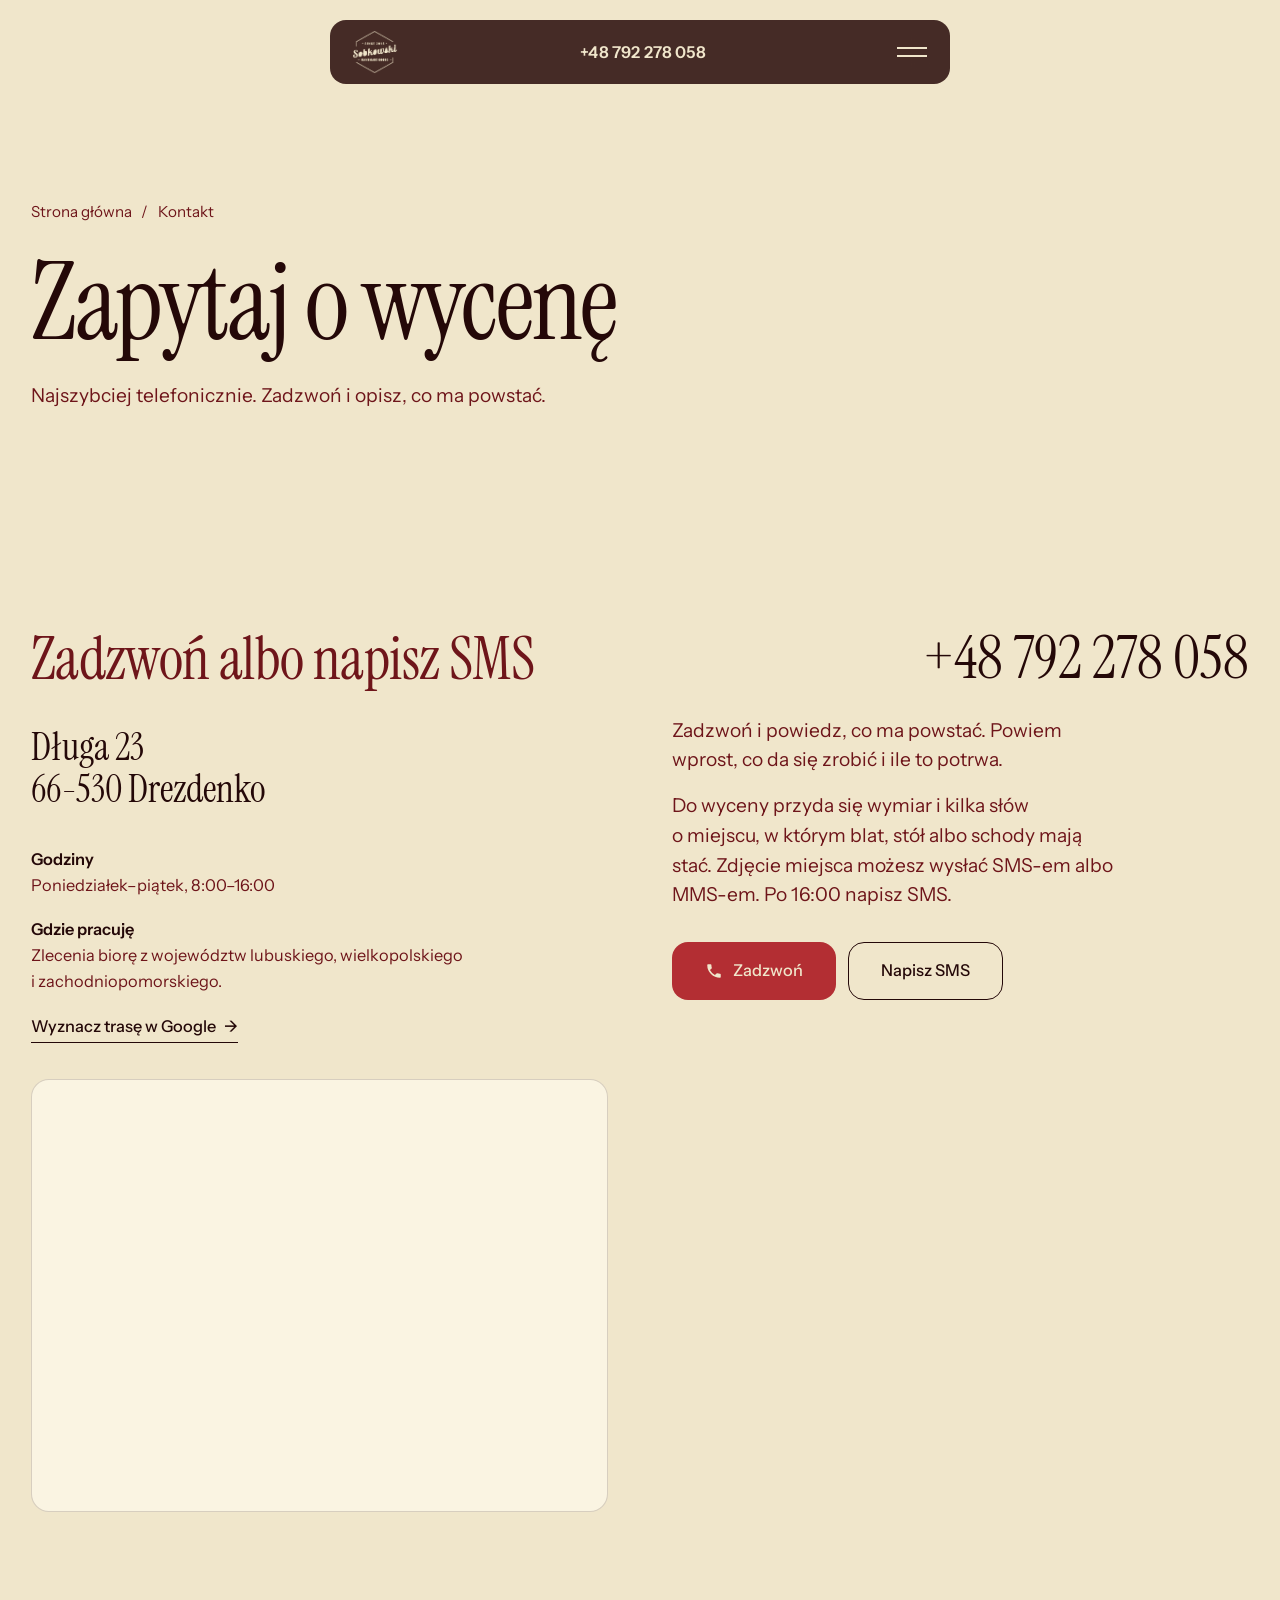
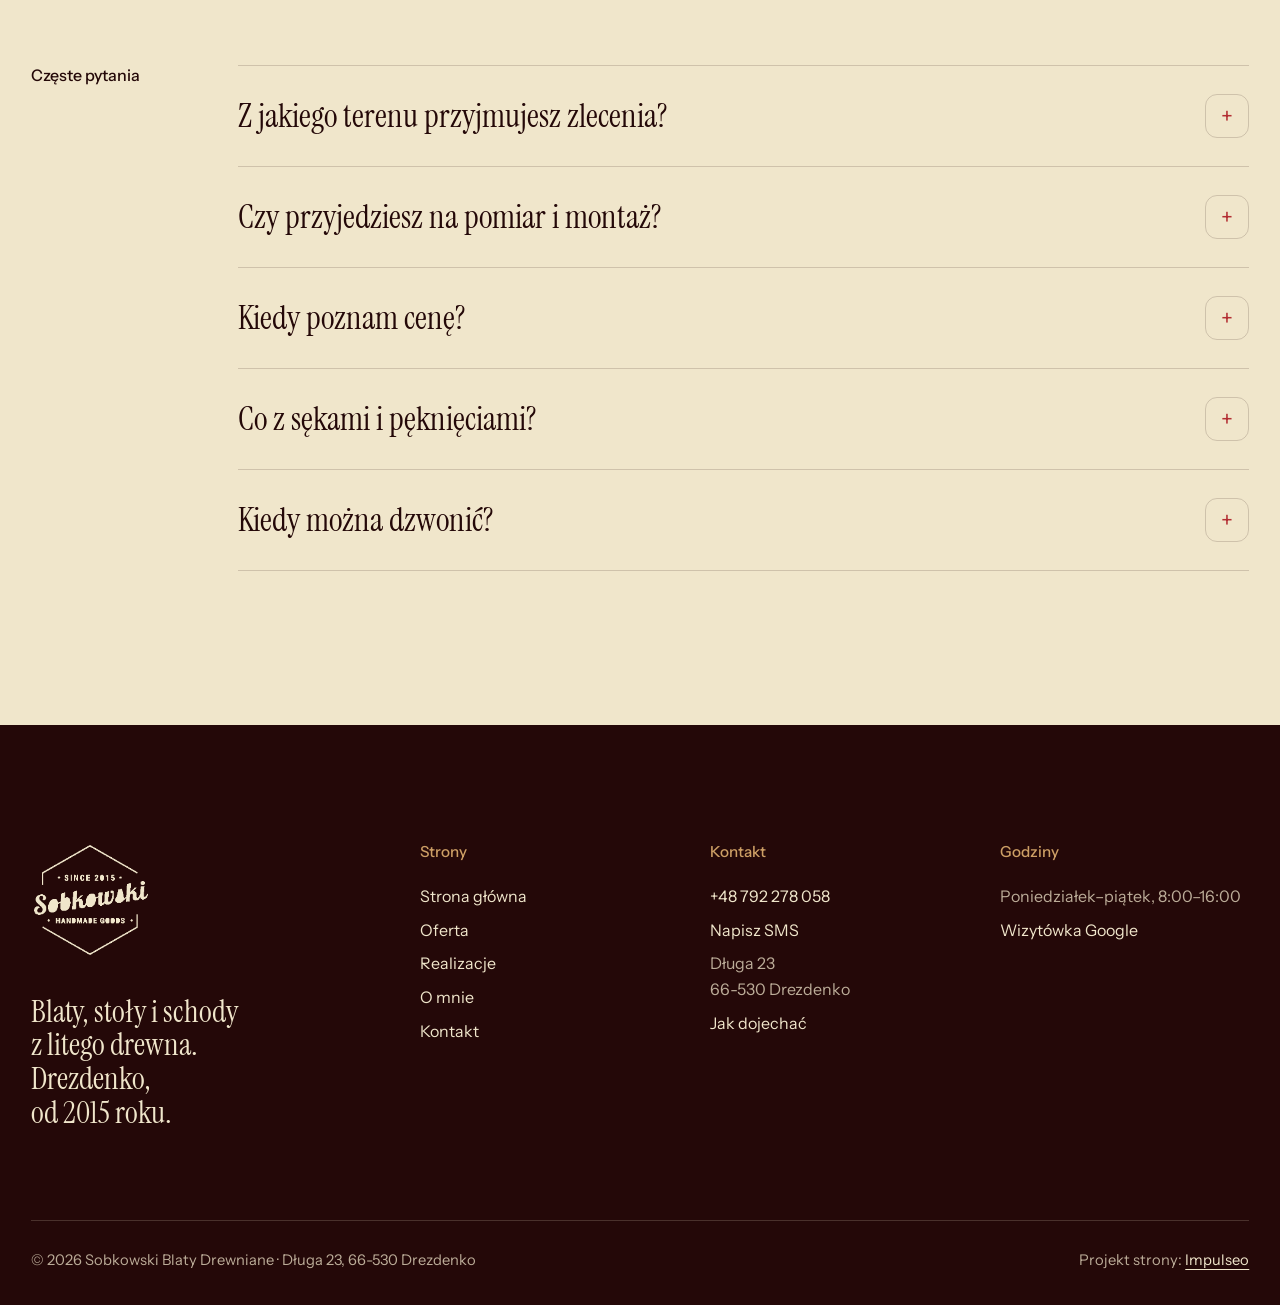
==== commit ddd68d39: "Poprawki po radzie: blat w karcie blatów, bez zdjęć poglądowych i noża, uczciwe podpisy, odmiana woj" ====
--- a/kontakt.html
+++ b/kontakt.html
@@ -24,9 +24,9 @@
 <link rel="preconnect" href="https://fonts.googleapis.com">
 <link rel="preconnect" href="https://fonts.gstatic.com" crossorigin>
 <link href="https://fonts.googleapis.com/css2?family=Instrument+Sans:wght@400..600&family=Instrument+Serif&display=swap" rel="stylesheet">
-<link rel="stylesheet" href="assets/styles.css?v=20261118a">
+<link rel="stylesheet" href="assets/styles.css?v=20261118b">
 <script src="assets/lenis.min.js?v=1.1.20" defer></script>
-<script src="assets/main.js?v=20261118a" defer></script>
+<script src="assets/main.js?v=20261118b" defer></script>
 </head>
 <body>
 <a class="skip" href="#tresc">Przejdź do treści</a>
@@ -56,7 +56,7 @@
   <div class="wrap">
     <nav class="crumbs" aria-label="Okruszki"><a href="index.html">Strona główna</a><span aria-hidden="true">/</span><span aria-current="page">Kontakt</span></nav>
     <h1>Zapytaj o&nbsp;wycenę</h1>
-    <p class="lead">Najszybciej telefonicznie. Zadzwoń i&nbsp;opisz, co ma powstać. Bez zobowiązań.</p>
+    <p class="lead">Najszybciej telefonicznie. Zadzwoń i&nbsp;opisz, co ma powstać.</p>
   </div>
 </section>
 <section class="sec bone" id="kontakt">
@@ -66,7 +66,7 @@
       <p class="big-addr">Długa 23<br>66-530 Drezdenko</p>
       <div class="contact-meta">
         <p><b>Godziny</b>Poniedziałek–piątek, 8:00–16:00</p>
-        <p><b>Skąd biorę zlecenia</b>Województwa lubuskie, wielkopolskie i&nbsp;zachodniopomorskie.</p>
+        <p><b>Gdzie pracuję</b>Zlecenia biorę z&nbsp;województw lubuskiego, wielkopolskiego i&nbsp;zachodniopomorskiego.</p>
         <p><a class="link" href="https://maps.google.com/?cid=7619297079260685016" target="_blank" rel="noopener">Wyznacz trasę w&nbsp;Google <span aria-hidden="true">→</span></a></p>
       </div>
       <div class="map"><iframe src="https://maps.google.com/maps?q=Sobkowski%20Blaty%20Drewniane%2C%20D%C5%82uga%2023%2C%2066-530%20Drezdenko&z=15&output=embed" title="Mapa dojazdu do pracowni, Długa 23, Drezdenko" loading="lazy" referrerpolicy="no-referrer-when-downgrade"></iframe></div>
@@ -74,10 +74,10 @@
     <div class="contact-right up" id="formularz">
       <a class="big-phone" href="tel:+48792278058">+48 792 278 058</a>
       <p class="lead">Zadzwoń i&nbsp;powiedz, co ma powstać. Powiem wprost, co da się zrobić i&nbsp;ile to potrwa.</p>
-      <p class="lead" style="margin-top:16px">Do wyceny przyda się wymiar i&nbsp;kilka słów o&nbsp;miejscu, w&nbsp;którym rzecz ma stać. Zdjęcie miejsca możesz wysłać SMS-em.</p>
+      <p class="lead" style="margin-top:16px">Do wyceny przyda się wymiar i&nbsp;kilka słów o&nbsp;miejscu, w&nbsp;którym blat, stół albo schody mają stać. Zdjęcie miejsca możesz wysłać SMS-em albo MMS-em. Po 16:00 napisz SMS.</p>
       <div class="contact-cta">
         <a class="btn btn-main" href="tel:+48792278058"><svg class="ico" viewBox="0 0 24 24" fill="none" aria-hidden="true"><path d="M6.6 10.8a15.5 15.5 0 0 0 6.6 6.6l2.2-2.2a1 1 0 0 1 1-.24 11.4 11.4 0 0 0 3.6.58 1 1 0 0 1 1 1V20a1 1 0 0 1-1 1A17 17 0 0 1 3 4a1 1 0 0 1 1-1h3.5a1 1 0 0 1 1 1c0 1.25.2 2.45.57 3.57a1 1 0 0 1-.25 1L6.6 10.8Z" fill="currentColor"/></svg>Zadzwoń</a>
-        <a class="btn btn-line" href="sms:+48792278058">Napisz SMS</a>
+        <a class="btn btn-line" href="sms:+48792278058?body=Dzie%C5%84%20dobry%2C%20chc%C4%99%20wyceni%C4%87%3A%20%28blat%2Fst%C3%B3%C5%82%2Fschody%29.%20Wymiar%3A%20...%20Miejscowo%C5%9B%C4%87%3A%20...">Napisz SMS</a>
       </div>
     </div>
   </div>
@@ -86,9 +86,9 @@
   <div class="wrap faq">
     <h2 class="label">Częste pytania</h2>
     <div>
-      <details><summary>Skąd przyjmujesz zlecenia?</summary><p>Z&nbsp;województw lubuskie, wielkopolskie i&nbsp;zachodniopomorskie. Pracownię mam w&nbsp;Drezdenku.</p></details>
-      <details><summary>Czy montujesz u&nbsp;klienta?</summary><p>Schody, parapety i&nbsp;tarasy montuję u&nbsp;Ciebie na miejscu. Wymiar schodów biorę na miejscu.</p></details>
-      <details><summary>Kiedy poznam cenę?</summary><p>Zanim zacznę. Ustalamy drewno, wymiar i&nbsp;wykończenie, potem podaję cenę i&nbsp;termin.</p></details>
+      <details><summary>Z&nbsp;jakiego terenu przyjmujesz zlecenia?</summary><p>Z&nbsp;województw lubuskiego, wielkopolskiego i&nbsp;zachodniopomorskiego. Pracownię mam w&nbsp;Drezdenku.</p></details>
+      <details><summary>Czy przyjedziesz na pomiar i&nbsp;montaż?</summary><p>Przy schodach, parapetach i&nbsp;tarasach ustalamy pomiar i&nbsp;montaż u&nbsp;Ciebie. Szczegóły omówimy przy wycenie.</p></details>
+      <details><summary>Kiedy poznam cenę?</summary><p>Zanim zacznę. Ustalam z&nbsp;Tobą drewno, wymiar i&nbsp;wykończenie, potem podaję cenę i&nbsp;termin.</p></details>
       <details><summary>Co z&nbsp;sękami i&nbsp;pęknięciami?</summary><p>Zostają, bo po nich poznasz lity blat. Ubytki zalewam czarną żywicą.</p></details>
       <details><summary>Kiedy można dzwonić?</summary><p>Poniedziałek–piątek, 8:00–16:00. Poza tymi godzinami napisz SMS.</p></details>
     </div>
@@ -105,7 +105,7 @@
       <div><h4>Strony</h4><ul><li><a href="index.html">Strona główna</a></li><li><a href="oferta.html">Oferta</a></li><li><a href="realizacje.html">Realizacje</a></li><li><a href="o-nas.html">O mnie</a></li><li><a href="kontakt.html">Kontakt</a></li></ul></div>
       <div><h4>Kontakt</h4><ul>
         <li><a href="tel:+48792278058">+48 792 278 058</a></li>
-        <li><a href="sms:+48792278058">Napisz SMS</a></li>
+        <li><a href="sms:+48792278058?body=Dzie%C5%84%20dobry%2C%20chc%C4%99%20wyceni%C4%87%3A%20%28blat%2Fst%C3%B3%C5%82%2Fschody%29.%20Wymiar%3A%20...%20Miejscowo%C5%9B%C4%87%3A%20...">Napisz SMS</a></li>
         <li>Długa 23<br>66-530 Drezdenko</li>
         <li><a href="https://maps.google.com/?cid=7619297079260685016" target="_blank" rel="noopener">Jak dojechać</a></li>
       </ul></div>
@@ -122,7 +122,7 @@
 </footer>
 <div class="callbar">
   <a class="btn btn-main" href="tel:+48792278058"><svg class="ico" viewBox="0 0 24 24" fill="none" aria-hidden="true"><path d="M6.6 10.8a15.5 15.5 0 0 0 6.6 6.6l2.2-2.2a1 1 0 0 1 1-.24 11.4 11.4 0 0 0 3.6.58 1 1 0 0 1 1 1V20a1 1 0 0 1-1 1A17 17 0 0 1 3 4a1 1 0 0 1 1-1h3.5a1 1 0 0 1 1 1c0 1.25.2 2.45.57 3.57a1 1 0 0 1-.25 1L6.6 10.8Z" fill="currentColor"/></svg>Zadzwoń</a>
-  <a class="btn btn-line" href="sms:+48792278058">Napisz SMS</a>
+  <a class="btn btn-line" href="sms:+48792278058?body=Dzie%C5%84%20dobry%2C%20chc%C4%99%20wyceni%C4%87%3A%20%28blat%2Fst%C3%B3%C5%82%2Fschody%29.%20Wymiar%3A%20...%20Miejscowo%C5%9B%C4%87%3A%20...">Napisz SMS</a>
 </div>
 </body>
 </html>
--- a/assets/styles.css
+++ b/assets/styles.css
@@ -124,7 +124,7 @@
 .reveal-phone{font-family:var(--f-serif);font-size:clamp(2.2rem,3.6vw,3.4rem);line-height:1;color:var(--brass);text-decoration:none}
 .reveal-phone:hover{color:var(--bone)}
 .reveal-text{font-family:var(--f-serif);font-size:clamp(1.9rem,4.1vw,3.9rem);line-height:1.1;color:var(--bone);max-width:30ch}
-.js .reveal-text .w{color:rgba(240,230,203,.3);transition:color .25s linear}
+.js .reveal-text .w{color:rgba(240,230,203,.45);transition:color .25s linear}
 .js .reveal-text .w.on{color:var(--bone)}
 
 /* ---------- lista usług ---------- */
@@ -375,3 +375,10 @@
 .quotes-two{display:grid;grid-template-columns:1fr 1fr;gap:32px 64px;width:100%}
 .contact-cta{margin-top:32px;display:flex;flex-wrap:wrap;gap:12px}
 @media (max-width:700px){.quotes-two{grid-template-columns:1fr}}
+
+/* ---------- poprawki po radzie (18.11) ---------- */
+.card img[src*="g3"]{object-position:50% 25%}
+.facts-list li{white-space:normal}
+.facts-list li b+*{white-space:nowrap}
+.about-fig .poglad{display:block}
+@media (max-width:700px){#kontakt .contact-cta{display:none}}
